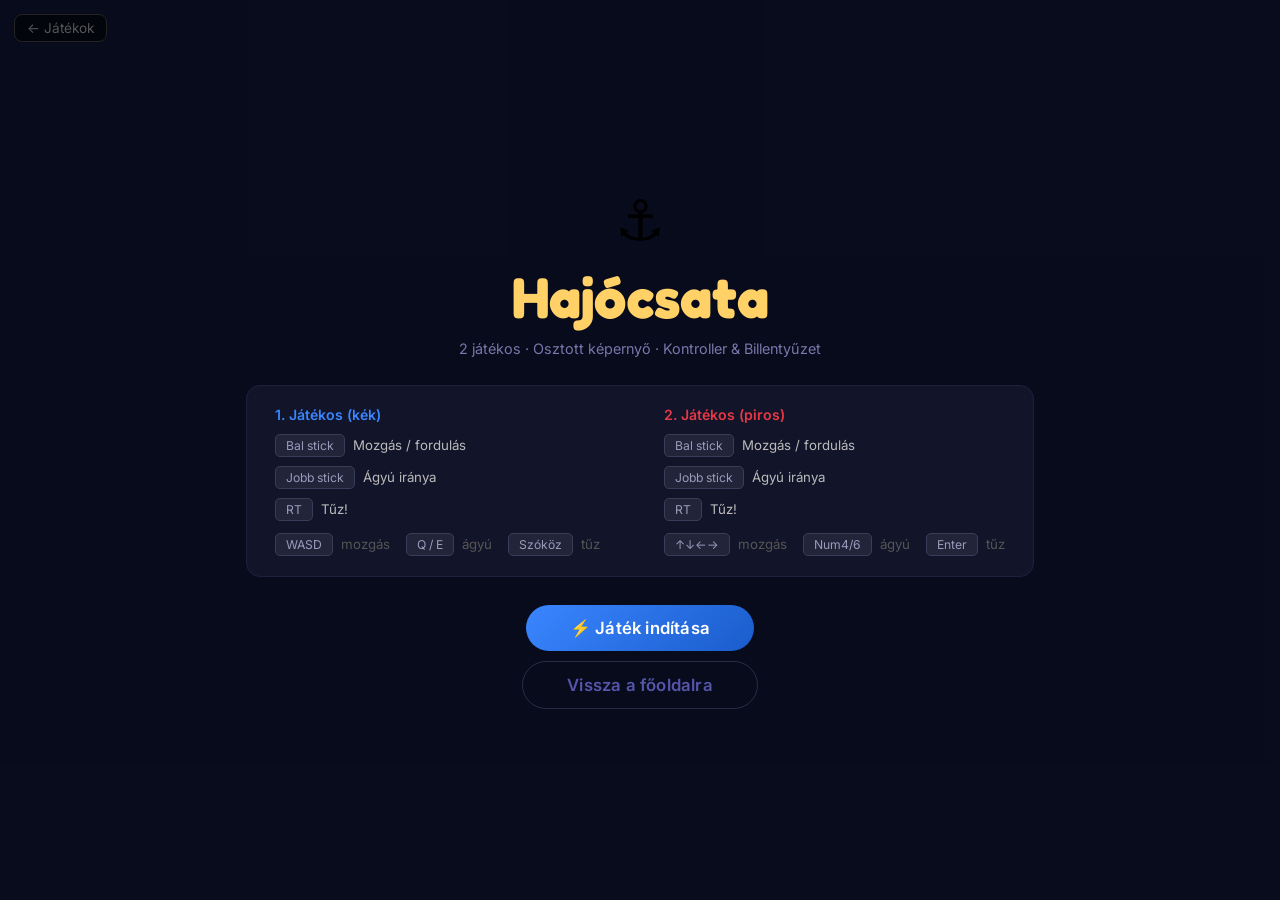
==== games/battleships/index.html @ 653d7d1c "Create index.html" ====
<!DOCTYPE html>
<html lang="hu">
<head>
  <meta charset="UTF-8">
  <meta name="viewport" content="width=device-width, initial-scale=1, maximum-scale=1">
  <title>Hajócsata – Gamecorner</title>
  <link rel="preconnect" href="https://fonts.googleapis.com">
  <link href="https://fonts.googleapis.com/css2?family=Fredoka:wght@500;600;700&family=Inter:wght@400;500;600&display=swap" rel="stylesheet">
  <style>
    *, *::before, *::after { box-sizing: border-box; margin: 0; padding: 0; }
    body {
      background: #0a0a14;
      overflow: hidden;
      font-family: 'Inter', system-ui, sans-serif;
      user-select: none;
    }
    #canvas { display: block; position: fixed; inset: 0; }

    .overlay {
      position: fixed; inset: 0; z-index: 20;
      display: flex; flex-direction: column;
      align-items: center; justify-content: center;
      background: rgba(8, 12, 30, 0.93);
    }
    .overlay.hidden { display: none; }

    .big-icon { font-size: 3.5rem; line-height: 1; margin-bottom: 14px; }
    .title {
      font-family: 'Fredoka', sans-serif;
      font-size: clamp(2.4rem, 5vw, 3.6rem);
      font-weight: 700; color: #ffd166;
    }
    .sub { color: #7777aa; margin-top: 8px; font-size: 0.9rem; text-align: center; }

    .ctrl-box {
      display: grid; grid-template-columns: 1fr 1fr;
      gap: 14px 48px; margin: 28px 0;
      padding: 20px 28px;
      background: #12142a;
      border-radius: 14px;
      border: 1px solid #1e2040;
    }
    .pcol { display: flex; flex-direction: column; gap: 9px; }
    .plabel { font-weight: 600; font-size: 0.88rem; margin-bottom: 2px; }
    .crow { font-size: 0.83rem; color: #bbb; display: flex; align-items: center; gap: 8px; flex-wrap: wrap; }
    .key {
      display: inline-block;
      background: #22243a; border: 1px solid #3a3d5a;
      border-radius: 5px; padding: 3px 10px;
      font-size: 0.76rem; color: #9a9abb; white-space: nowrap;
    }

    .btn {
      padding: 13px 44px; border: none; border-radius: 999px;
      font-size: 1.05rem; font-weight: 600; cursor: pointer;
      font-family: 'Inter', sans-serif;
      transition: transform 0.1s, filter 0.1s;
      letter-spacing: 0.2px;
    }
    .btn:active { transform: scale(0.96); }
    .btn-blue  { background: linear-gradient(135deg, #3a86ff, #1a5ccc); color: #fff; }
    .btn-ghost {
      background: transparent; color: #5555aa;
      border: 1px solid #2a2c45; margin-top: 10px;
    }
    .btn-ghost:hover { color: #8888cc; border-color: #44466a; }

    .win-label {
      font-family: 'Fredoka', sans-serif;
      font-size: clamp(2.2rem, 4.5vw, 3.2rem);
      font-weight: 700;
    }

    #backLink {
      position: fixed; top: 14px; left: 14px; z-index: 30;
      color: #555; text-decoration: none; font-size: 0.85rem;
      padding: 5px 12px; border: 1px solid #222; border-radius: 8px;
      background: rgba(0,0,0,0.5); transition: color 0.15s;
    }
    #backLink:hover { color: #aaa; }
  </style>
</head>
<body>

<canvas id="canvas"></canvas>
<a href="../../index.html" id="backLink">← Játékok</a>

<!-- ═══════════════════ START ═══════════════════ -->
<div class="overlay" id="startScreen">
  <div class="big-icon">⚓</div>
  <div class="title">Hajócsata</div>
  <div class="sub">2 játékos · Osztott képernyő · Kontroller &amp; Billentyűzet</div>

  <div class="ctrl-box">
    <div class="pcol">
      <div class="plabel" style="color:#3a86ff">1. Játékos (kék)</div>
      <div class="crow"><span class="key">Bal stick</span> Mozgás / fordulás</div>
      <div class="crow"><span class="key">Jobb stick</span> Ágyú iránya</div>
      <div class="crow"><span class="key">RT</span> Tűz!</div>
      <div class="crow" style="color:#555; margin-top:3px">
        <span class="key">WASD</span> mozgás &nbsp;
        <span class="key">Q / E</span> ágyú &nbsp;
        <span class="key">Szóköz</span> tűz
      </div>
    </div>
    <div class="pcol">
      <div class="plabel" style="color:#e63946">2. Játékos (piros)</div>
      <div class="crow"><span class="key">Bal stick</span> Mozgás / fordulás</div>
      <div class="crow"><span class="key">Jobb stick</span> Ágyú iránya</div>
      <div class="crow"><span class="key">RT</span> Tűz!</div>
      <div class="crow" style="color:#555; margin-top:3px">
        <span class="key">↑↓←→</span> mozgás &nbsp;
        <span class="key">Num4/6</span> ágyú &nbsp;
        <span class="key">Enter</span> tűz
      </div>
    </div>
  </div>

  <button class="btn btn-blue" id="startBtn">⚡ Játék indítása</button>
  <button class="btn btn-ghost" onclick="location.href='../../index.html'">Vissza a főoldalra</button>
</div>

<!-- ═══════════════════ GAME OVER ═══════════════════ -->
<div class="overlay hidden" id="goScreen">
  <div class="big-icon" id="goEmoji">🏆</div>
  <div class="win-label" id="goTitle">Nyert!</div>
  <div class="sub" style="margin-top:10px">Az ellenség hajója elsüllyedt a mélybe.</div>
  <button class="btn btn-blue" id="replayBtn" style="margin-top:32px">Újra</button>
  <button class="btn btn-ghost" onclick="location.href='../../index.html'">Főoldal</button>
</div>

<script>
'use strict';

// ═══════════════════════════════════════════════
//  CANVAS
// ═══════════════════════════════════════════════
const canvas = document.getElementById('canvas');
const ctx    = canvas.getContext('2d');
function resize() { canvas.width = innerWidth; canvas.height = innerHeight; }
resize();
addEventListener('resize', resize);

// ═══════════════════════════════════════════════
//  CONSTANTS
// ═══════════════════════════════════════════════
const WW       = 5000;   // world width  px
const WH       = 4000;   // world height px
const TURN     = 2.4;    // turn speed rad/s
const ACCEL    = 340;    // forward accel px/s²
const MAXSPD   = 215;    // top speed px/s
const FRIC     = 0.92;   // friction factor (^dt*60)
const BSPD     = 560;    // bullet speed px/s
const BDMG     = 25;     // bullet damage HP
const FIRECD   = 0.55;   // fire cooldown s
const MAX_HP   = 100;
const HITR     = 30;     // hit radius px
const BR       = 5;      // bullet visual radius
const BLIFE    = 3.5;    // bullet lifetime s
const CLEN     = 40;     // cannon barrel length
const WM       = 100;    // world margin (bounce wall)

// Static decorative islands
const ISLANDS = [
  { x:2500, y:480,  rx:90, ry:70 },
  { x:900,  y:2400, rx:62, ry:52 },
  { x:4100, y:2700, rx:72, ry:56 },
  { x:2500, y:3600, rx:52, ry:42 },
  { x:1700, y:860,  rx:45, ry:37 },
  { x:3400, y:980,  rx:50, ry:40 },
];

// Player spawn configs
const PCFG = [
  { x:WW*0.25, y:WH*0.5, angle: Math.PI/2,  color:'#3a86ff', accent:'#90c0ff', name:'1. Játékos' },
  { x:WW*0.75, y:WH*0.5, angle:-Math.PI/2,  color:'#e63946', accent:'#ff9096', name:'2. Játékos' },
];

// ═══════════════════════════════════════════════
//  GAME STATE
// ═══════════════════════════════════════════════
let gt = 0, running = false, ships = [], bullets = [];

function mkShip(cfg) {
  return {
    x: cfg.x, y: cfg.y, vx: 0, vy: 0,
    angle: cfg.angle, cannonAngle: cfg.angle,
    hp: MAX_HP,
    color: cfg.color, accent: cfg.accent, name: cfg.name,
    fireCd: 0, wake: [], hitFlash: 0, spd: 0, smoke: [],
  };
}
function mkBullet(x,y,vx,vy,owner) {
  return { x, y, vx, vy, owner, life: BLIFE, trail: [] };
}

// ═══════════════════════════════════════════════
//  INPUT
// ═══════════════════════════════════════════════
const keys = new Set();
addEventListener('keydown', e => {
  keys.add(e.code);
  if (['Space','ArrowUp','ArrowDown','ArrowLeft','ArrowRight'].includes(e.code))
    e.preventDefault();
});
addEventListener('keyup', e => keys.delete(e.code));

// Persistent cannon angle for KB / deadzone fallback
const kbCannon = [Math.PI/2, -Math.PI/2];
const DZ = 0.13;
const dz = v => Math.abs(v) < DZ ? 0 : v;

function readInput(idx, dt) {
  let lx = 0, ly = 0, rx = 0, ry = 0, fire = false, hasStick = false;

  const pad = (navigator.getGamepads?.() ?? [])[idx];
  if (pad?.connected) {
    lx = dz(pad.axes[0] ?? 0);
    ly = dz(pad.axes[1] ?? 0);
    const prx = dz(pad.axes[2] ?? 0);
    const pry = dz(pad.axes[3] ?? 0);
    if (Math.abs(prx) > 0.01 || Math.abs(pry) > 0.01) {
      rx = prx; ry = pry; hasStick = true;
    }
    fire = (pad.buttons[7]?.value ?? 0) > 0.4
        || (pad.buttons[5]?.pressed ?? false);
  }

  // Keyboard fallback / supplement
  if (idx === 0) {
    const kx = (keys.has('KeyD') ? 1 : 0) - (keys.has('KeyA') ? 1 : 0);
    const ky = (keys.has('KeyS') ? 1 : 0) - (keys.has('KeyW') ? 1 : 0);
    if (kx !== 0) lx = kx;
    if (ky !== 0) ly = ky;
    if (keys.has('Space')) fire = true;
    if (keys.has('KeyQ')) kbCannon[0] -= TURN * dt;
    if (keys.has('KeyE')) kbCannon[0] += TURN * dt;
  } else {
    const kx = (keys.has('ArrowRight') ? 1 : 0) - (keys.has('ArrowLeft') ? 1 : 0);
    const ky = (keys.has('ArrowDown')  ? 1 : 0) - (keys.has('ArrowUp')   ? 1 : 0);
    if (kx !== 0) lx = kx;
    if (ky !== 0) ly = ky;
    if (keys.has('Enter') || keys.has('Numpad0')) fire = true;
    if (keys.has('Numpad4')) kbCannon[1] -= TURN * dt;
    if (keys.has('Numpad6')) kbCannon[1] += TURN * dt;
  }

  // If no right-stick movement, use saved KB cannon angle
  if (!hasStick) {
    rx = Math.sin(kbCannon[idx]);
    ry = -Math.cos(kbCannon[idx]);
  }

  return { lx, ly, rx, ry, fire };
}

// ═══════════════════════════════════════════════
//  UPDATE
// ═══════════════════════════════════════════════
function update(dt) {
  gt += dt;

  for (let i = 0; i < 2; i++) {
    const s  = ships[i];
    const ip = readInput(i, dt);

    // ── Movement ──
    s.angle += ip.lx * TURN * dt;
    const thrust = -ip.ly;
    s.vx += Math.sin(s.angle) * thrust * ACCEL * dt;
    s.vy += -Math.cos(s.angle) * thrust * ACCEL * dt;

    // Speed cap
    const spd = Math.hypot(s.vx, s.vy);
    if (spd > MAXSPD) { s.vx = s.vx / spd * MAXSPD; s.vy = s.vy / spd * MAXSPD; }
    s.spd = Math.hypot(s.vx, s.vy);

    // Friction
    const f = Math.pow(FRIC, dt * 60);
    s.vx *= f; s.vy *= f;

    // Position + boundary bounce
    s.x += s.vx * dt; s.y += s.vy * dt;
    if (s.x < WM)      { s.x = WM;      s.vx =  Math.abs(s.vx) * 0.35; }
    if (s.x > WW - WM) { s.x = WW - WM; s.vx = -Math.abs(s.vx) * 0.35; }
    if (s.y < WM)      { s.y = WM;      s.vy =  Math.abs(s.vy) * 0.35; }
    if (s.y > WH - WM) { s.y = WH - WM; s.vy = -Math.abs(s.vy) * 0.35; }

    // ── Cannon aim ──
    if (Math.abs(ip.rx) > 0.01 || Math.abs(ip.ry) > 0.01) {
      s.cannonAngle = Math.atan2(ip.rx, -ip.ry);
      kbCannon[i] = s.cannonAngle;
    }

    // ── Fire ──
    s.fireCd -= dt;
    if (ip.fire && s.fireCd <= 0 && s.hp > 0) {
      s.fireCd = FIRECD;
      const ca = s.cannonAngle;
      const mx = s.x + Math.sin(ca) * CLEN;
      const my = s.y - Math.cos(ca) * CLEN;
      bullets.push(mkBullet(mx, my, Math.sin(ca)*BSPD, -Math.cos(ca)*BSPD, i));
      s.smoke.push({ x: mx, y: my, t: 0, r: 8 });
    }

    // ── Wake trail ──
    if (s.spd > 15) {
      s.wake.unshift({ x: s.x, y: s.y, t: gt });
      if (s.wake.length > 50) s.wake.pop();
    }

    // ── Smoke decay ──
    s.smoke = s.smoke.filter(p => p.t < 0.7);
    s.smoke.forEach(p => { p.t += dt; p.r += dt * 22; });

    // ── Hit flash ──
    s.hitFlash = Math.max(0, s.hitFlash - dt * 4);
  }

  // ── Bullets ──
  for (let i = bullets.length - 1; i >= 0; i--) {
    const b = bullets[i];
    b.trail.unshift({ x: b.x, y: b.y });
    if (b.trail.length > 10) b.trail.pop();
    b.x += b.vx * dt;
    b.y += b.vy * dt;
    b.life -= dt;

    let rm = b.life <= 0 || b.x < 0 || b.x > WW || b.y < 0 || b.y > WH;
    for (let j = 0; j < 2 && !rm; j++) {
      if (j === b.owner || ships[j].hp <= 0) continue;
      const dx = b.x - ships[j].x, dy = b.y - ships[j].y;
      if (dx*dx + dy*dy < HITR*HITR) {
        ships[j].hp       = Math.max(0, ships[j].hp - BDMG);
        ships[j].hitFlash = 1;
        rm = true;
      }
    }
    if (rm) bullets.splice(i, 1);
  }

  return ships.some(s => s.hp <= 0);
}

// ═══════════════════════════════════════════════
//  DRAW HELPERS
// ═══════════════════════════════════════════════

// Manual rounded-rect path (no ctx.roundRect needed)
function rrect(ctx, x, y, w, h, r) {
  if (w <= 0) return;
  r = Math.min(r, w / 2, h / 2);
  ctx.beginPath();
  ctx.moveTo(x + r, y);
  ctx.lineTo(x + w - r, y);
  ctx.arcTo(x + w, y, x + w, y + r, r);
  ctx.lineTo(x + w, y + h - r);
  ctx.arcTo(x + w, y + h, x + w - r, y + h, r);
  ctx.lineTo(x + r, y + h);
  ctx.arcTo(x, y + h, x, y + h - r, r);
  ctx.lineTo(x, y + r);
  ctx.arcTo(x, y, x + r, y, r);
  ctx.closePath();
}

// ═══════════════════════════════════════════════
//  WATER  (screen-space, camera-tiled)
// ═══════════════════════════════════════════════
function drawWater(cx, cy, vw, vh) {
  ctx.fillStyle = '#0b2240';
  ctx.fillRect(0, 0, vw, vh);

  const STEP = 80, t = gt * 0.45;
  const ox = ((vw/2 - (cx % STEP) + STEP * 1000) % STEP + STEP) % STEP;
  const oy = ((vh/2 - (cy % STEP) + STEP * 1000) % STEP + STEP) % STEP;

  ctx.lineWidth = 0.9;
  for (let sx = ox - STEP; sx <= vw + STEP; sx += STEP) {
    for (let sy = oy - STEP; sy <= vh + STEP; sy += STEP) {
      const wx = sx - vw/2 + cx, wy = sy - vh/2 + cy;
      const ph = Math.sin(wx * 0.0055 + t) + Math.cos(wy * 0.0045 + t * 0.75);
      const r  = 18 + ph * 4;
      const a  = Math.min(0.1, Math.max(0, 0.038 + ph * 0.014));
      ctx.strokeStyle = `rgba(110,190,255,${a})`;
      ctx.beginPath(); ctx.arc(sx, sy, r, 0, Math.PI*2); ctx.stroke();
    }
  }
}

// ═══════════════════════════════════════════════
//  ISLAND  (world-space)
// ═══════════════════════════════════════════════
function drawIsland(isl) {
  // Beach
  ctx.beginPath();
  ctx.ellipse(isl.x, isl.y, isl.rx, isl.ry, 0, 0, Math.PI*2);
  ctx.fillStyle = '#c9a870'; ctx.fill();
  // Greenery
  ctx.beginPath();
  ctx.ellipse(isl.x-4, isl.y-6, isl.rx*0.6, isl.ry*0.6, -0.2, 0, Math.PI*2);
  ctx.fillStyle = '#2d7a3e'; ctx.fill();
  // Trunk
  const tx = isl.x+3, ty = isl.y - isl.ry*0.85;
  ctx.strokeStyle = '#5a3d1a'; ctx.lineWidth = 3; ctx.lineCap = 'round';
  ctx.beginPath(); ctx.moveTo(isl.x, isl.y-4); ctx.lineTo(tx, ty); ctx.stroke();
  // Palm leaves
  ctx.fillStyle = '#38a050';
  for (const [dx,dy] of [[-13,-9],[13,-7],[0,-15],[-7,2],[7,2]]) {
    ctx.beginPath();
    ctx.ellipse(tx+dx, ty+dy, 12, 5, Math.atan2(dy,dx), 0, Math.PI*2);
    ctx.fill();
  }
}

// ═══════════════════════════════════════════════
//  WORLD BORDER  (world-space)
// ═══════════════════════════════════════════════
function drawBorder() {
  ctx.strokeStyle = 'rgba(255,100,100,0.22)';
  ctx.lineWidth = 4;
  ctx.setLineDash([22, 16]);
  ctx.strokeRect(WM, WM, WW - WM*2, WH - WM*2);
  ctx.setLineDash([]);
}

// ═══════════════════════════════════════════════
//  WAKE  (world-space)
// ═══════════════════════════════════════════════
function drawWake(s) {
  const sf = s.spd / MAXSPD;
  for (let i = 0; i < s.wake.length; i++) {
    const p = s.wake[i], age = gt - p.t;
    const a = Math.max(0, 0.28 - age * 0.1) * sf;
    if (a <= 0) continue;
    ctx.beginPath();
    ctx.arc(p.x, p.y, 7 + i*0.3, 0, Math.PI*2);
    ctx.fillStyle = `rgba(140,210,255,${a})`; ctx.fill();
  }
}

// ═══════════════════════════════════════════════
//  SHIP  (world-space, draws at ship.x/y)
// ═══════════════════════════════════════════════
function drawShip(s) {
  ctx.save();
  ctx.translate(s.x, s.y);

  if (s.hp <= 0) {
    // Sunk sprite
    ctx.globalAlpha = 0.35;
    ctx.rotate(s.angle + 0.7);
    ctx.beginPath(); ctx.ellipse(0, 0, 18, 9, 0, 0, Math.PI*2);
    ctx.fillStyle = s.color; ctx.fill();
    ctx.globalAlpha = 1;
    ctx.restore(); return;
  }

  // ── Hull ──
  ctx.save();
  ctx.rotate(s.angle);
  ctx.shadowColor = 'rgba(0,0,0,0.45)';
  ctx.shadowBlur = 16; ctx.shadowOffsetY = 5;

  ctx.beginPath();
  ctx.moveTo(0, -33);
  ctx.bezierCurveTo( 15,-19,  15, 4,  13, 20);
  ctx.lineTo(9, 29); ctx.lineTo(-9, 29); ctx.lineTo(-13, 20);
  ctx.bezierCurveTo(-15,  4, -15,-19,   0,-33);
  ctx.closePath();

  const fl = s.hitFlash;
  ctx.fillStyle = fl > 0
    ? `rgb(255,${Math.round(80*(1-fl))},${Math.round(80*(1-fl))})`
    : s.color;
  ctx.fill();

  ctx.shadowBlur = 0; ctx.shadowOffsetY = 0;
  ctx.strokeStyle = 'rgba(255,255,255,0.18)'; ctx.lineWidth = 1.5; ctx.stroke();

  // Deck highlight
  ctx.fillStyle = 'rgba(255,255,255,0.06)';
  ctx.beginPath(); ctx.ellipse(0, -1, 7, 19, 0, 0, Math.PI*2); ctx.fill();

  // Accent stripe
  ctx.strokeStyle = s.accent; ctx.globalAlpha = 0.4; ctx.lineWidth = 2;
  ctx.beginPath(); ctx.moveTo(-9, 7); ctx.lineTo(9, 7); ctx.stroke();
  ctx.globalAlpha = 1;
  ctx.restore(); // hull rotation

  // ── Cannon base ──
  ctx.beginPath(); ctx.arc(0, 0, 10, 0, Math.PI*2);
  ctx.fillStyle = '#3a3a4a';
  ctx.shadowColor = 'rgba(0,0,0,0.35)'; ctx.shadowBlur = 8; ctx.fill();
  ctx.strokeStyle = '#5a5a6a'; ctx.lineWidth = 1.5; ctx.stroke();
  ctx.shadowBlur = 0;

  // ── Cannon barrel (rotates in world space) ──
  ctx.save();
  ctx.rotate(s.cannonAngle);
  ctx.shadowColor = 'rgba(0,0,0,0.3)'; ctx.shadowBlur = 6;
  ctx.fillStyle = '#4a4a5a';
  rrect(ctx, -4, -CLEN, 8, CLEN-6, 2); ctx.fill();
  ctx.strokeStyle = '#6a6a7a'; ctx.lineWidth = 1.5; ctx.stroke();
  // Muzzle ring
  ctx.beginPath(); ctx.arc(0, -CLEN, 5.5, 0, Math.PI*2);
  ctx.fillStyle = '#5a5a6a'; ctx.fill(); ctx.stroke();
  ctx.shadowBlur = 0;
  ctx.restore(); // cannon rotation

  // ── Smoke puffs (world coords stored, displayed relative) ──
  for (const p of s.smoke) {
    const a = Math.max(0, 0.42 - p.t * 0.65);
    ctx.beginPath(); ctx.arc(p.x - s.x, p.y - s.y, p.r, 0, Math.PI*2);
    ctx.fillStyle = `rgba(210,210,210,${a})`; ctx.fill();
  }

  ctx.restore();
}

// ═══════════════════════════════════════════════
//  HP BAR  (world-space)
// ═══════════════════════════════════════════════
function drawHpBar(s) {
  const BW = 62, BH = 9;
  const bx = s.x - BW/2, by = s.y - 63;

  // Shadow bg
  ctx.fillStyle = 'rgba(0,0,0,0.72)';
  rrect(ctx, bx-2, by-2, BW+4, BH+4, 5); ctx.fill();

  // Track
  ctx.fillStyle = '#1a1a2e';
  rrect(ctx, bx, by, BW, BH, 4); ctx.fill();

  // Fill
  const ratio = Math.max(0, s.hp / MAX_HP);
  if (ratio > 0) {
    ctx.fillStyle = ratio > 0.55 ? '#2dc653' : ratio > 0.3 ? '#ffd166' : '#e63946';
    rrect(ctx, bx, by, BW * ratio, BH, 4); ctx.fill();
  }

  // HP number
  ctx.fillStyle = 'rgba(255,255,255,0.85)';
  ctx.font = 'bold 10px system-ui';
  ctx.textAlign = 'center'; ctx.textBaseline = 'top';
  ctx.fillText(`${Math.max(0, s.hp)}`, s.x, by + BH + 3);
}

// ═══════════════════════════════════════════════
//  BULLETS  (world-space)
// ═══════════════════════════════════════════════
function drawBullets() {
  for (const b of bullets) {
    // Trail
    for (let i = b.trail.length - 1; i >= 0; i--) {
      const pt = b.trail[i];
      const a  = (1 - (i+1) / (b.trail.length+1)) * 0.5;
      const r  = BR * (1 - i / b.trail.length) * 0.7;
      ctx.beginPath(); ctx.arc(pt.x, pt.y, r, 0, Math.PI*2);
      ctx.fillStyle = `rgba(255,210,60,${a})`; ctx.fill();
    }
    // Core
    ctx.save();
    ctx.shadowColor = '#ffdd50'; ctx.shadowBlur = 14;
    ctx.beginPath(); ctx.arc(b.x, b.y, BR, 0, Math.PI*2);
    ctx.fillStyle = '#ffe060'; ctx.fill();
    ctx.restore();
  }
}

// ═══════════════════════════════════════════════
//  MINIMAP  (canvas-space, drawn over divider)
// ═══════════════════════════════════════════════
function drawMinimap(cx, cy) {
  const mmW = 110, mmH = Math.round(110 * WH / WW);
  const sx = cx - mmW/2, sy = cy;
  const scX = mmW / WW, scY = mmH / WH;

  ctx.fillStyle = 'rgba(0,0,0,0.72)';
  rrect(ctx, sx, sy, mmW, mmH, 4); ctx.fill();
  ctx.strokeStyle = '#333355'; ctx.lineWidth = 1;
  rrect(ctx, sx, sy, mmW, mmH, 4); ctx.stroke();

  // Islands
  ctx.fillStyle = '#8a7040';
  for (const isl of ISLANDS) {
    ctx.beginPath();
    ctx.arc(sx + isl.x*scX, sy + isl.y*scY, Math.max(2, isl.rx*scX*1.4), 0, Math.PI*2);
    ctx.fill();
  }

  // Ships
  for (const s of ships) {
    ctx.beginPath();
    ctx.arc(sx + s.x*scX, sy + s.y*scY, 3.5, 0, Math.PI*2);
    ctx.fillStyle = s.color; ctx.fill();
    ctx.strokeStyle = 'rgba(255,255,255,0.55)'; ctx.lineWidth = 1; ctx.stroke();
  }
}

// ═══════════════════════════════════════════════
//  RENDER ONE VIEWPORT
// ═══════════════════════════════════════════════
function renderVP(idx, clipX, vw, vh) {
  const s = ships[idx], cx = s.x, cy = s.y;

  ctx.save();
  ctx.beginPath(); ctx.rect(clipX, 0, vw, vh); ctx.clip();

  // Water (screen-space inside viewport column)
  ctx.save();
  ctx.translate(clipX, 0);
  drawWater(cx, cy, vw, vh);
  ctx.restore();

  // World-space: map (cx,cy) → screen (clipX + vw/2, vh/2)
  ctx.save();
  ctx.translate(clipX + vw/2 - cx, vh/2 - cy);

  for (const isl of ISLANDS) drawIsland(isl);
  drawBorder();
  for (const ship of ships) drawWake(ship);
  drawBullets();
  for (const ship of ships) {
    drawShip(ship);
    drawHpBar(ship);
  }

  ctx.restore(); // world transform

  // Player label HUD
  ctx.save();
  ctx.translate(clipX, 0);
  ctx.fillStyle = ships[idx].color;
  ctx.font = 'bold 13px Inter, system-ui';
  ctx.textAlign = 'left'; ctx.textBaseline = 'top';
  ctx.fillText(ships[idx].name, 10, 10);
  ctx.restore();

  ctx.restore(); // clip
}

// ═══════════════════════════════════════════════
//  FULL FRAME RENDER
// ═══════════════════════════════════════════════
function render() {
  const W = canvas.width, H = canvas.height, half = Math.floor(W/2);

  ctx.clearRect(0, 0, W, H);
  renderVP(0, 0,       half-2, H);
  renderVP(1, half+2,  half-2, H);

  // Divider bar
  ctx.fillStyle = '#08080f';
  ctx.fillRect(half-2, 0, 4, H);

  // Minimap centred on divider
  drawMinimap(half, 10);

  // Anchor icon at bottom of divider
  ctx.fillStyle = 'rgba(255,209,102,0.65)';
  ctx.font = '14px sans-serif';
  ctx.textAlign = 'center'; ctx.textBaseline = 'middle';
  ctx.fillText('⚓', half, H - 20);
}

// ═══════════════════════════════════════════════
//  GAME LOOP
// ═══════════════════════════════════════════════
let rafId = null, prevTs = null;

function loop(ts) {
  if (!running) return;
  if (prevTs === null) prevTs = ts;
  const dt = Math.min((ts - prevTs) / 1000, 0.05);
  prevTs = ts;

  if (update(dt)) {
    running = false;
    showGameOver();
  } else {
    render();
    rafId = requestAnimationFrame(loop);
  }
}

// ═══════════════════════════════════════════════
//  GAME MANAGEMENT
// ═══════════════════════════════════════════════
function initGame() {
  ships   = PCFG.map(c => mkShip(c));
  bullets = [];
  gt      = 0;
  prevTs  = null;
  kbCannon[0] = PCFG[0].angle;
  kbCannon[1] = PCFG[1].angle;
}

function startGame() {
  if (rafId) cancelAnimationFrame(rafId);
  initGame();
  running = true;
  document.getElementById('startScreen').classList.add('hidden');
  document.getElementById('goScreen').classList.add('hidden');
  rafId = requestAnimationFrame(loop);
}

function showGameOver() {
  const winner = ships.find(s => s.hp > 0);
  const cmap = { '1. Játékos':'#3a86ff', '2. Játékos':'#e63946' };
  if (winner) {
    document.getElementById('goTitle').textContent = `${winner.name} nyert!`;
    document.getElementById('goTitle').style.color  = cmap[winner.name] ?? '#ffd166';
    document.getElementById('goEmoji').textContent  = '🏆';
  } else {
    document.getElementById('goTitle').textContent = 'Döntetlen!';
    document.getElementById('goTitle').style.color  = '#ffd166';
    document.getElementById('goEmoji').textContent  = '🤝';
  }
  document.getElementById('goScreen').classList.remove('hidden');
}

document.getElementById('startBtn').addEventListener('click', startGame);
document.getElementById('replayBtn').addEventListener('click', startGame);
</script>
</body>
</html>
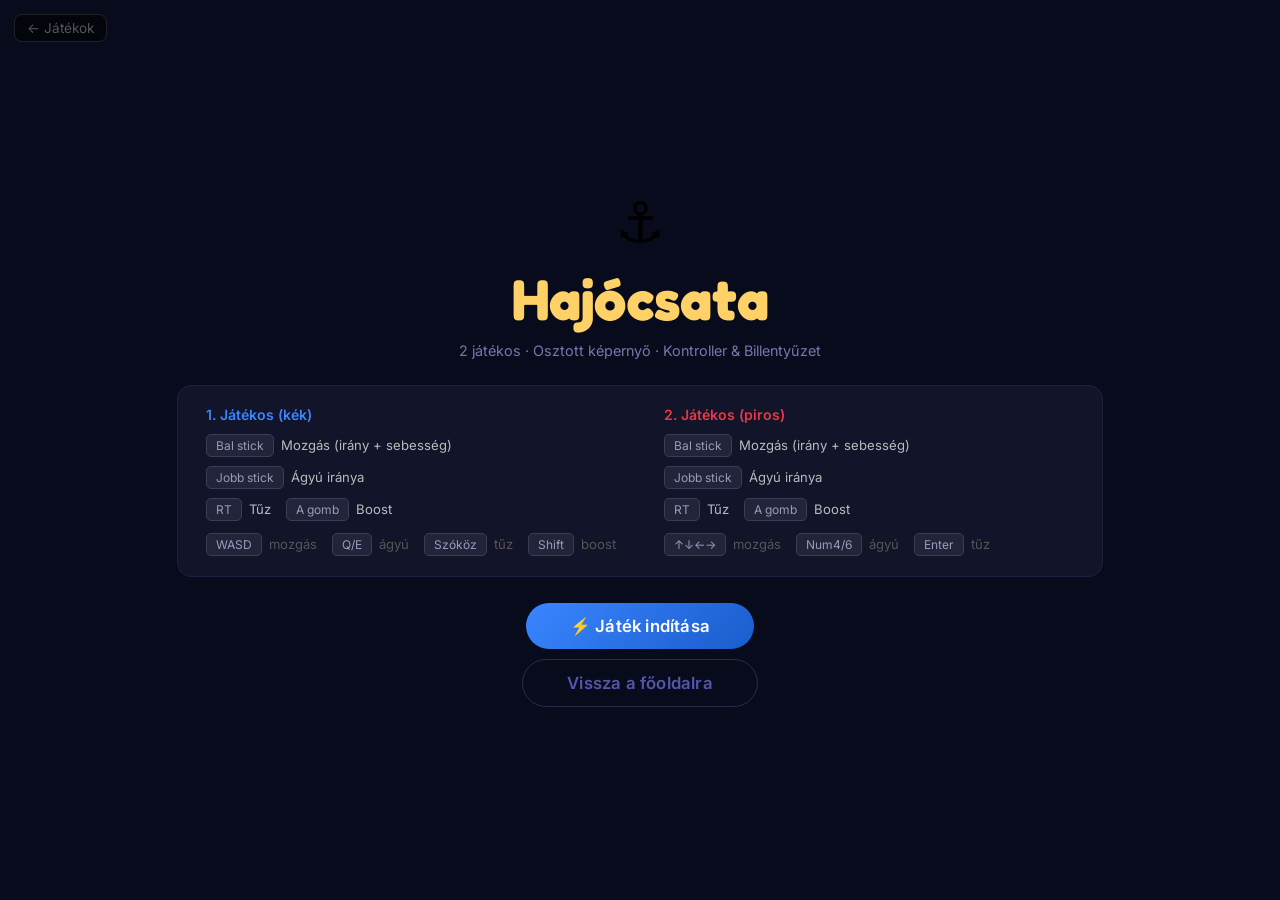
==== commit be92acf6: "Update fmt.Println to print 'Goodbye World'" ====
--- a/games/battleships/index.html
+++ b/games/battleships/index.html
@@ -8,122 +8,67 @@
   <link href="https://fonts.googleapis.com/css2?family=Fredoka:wght@500;600;700&family=Inter:wght@400;500;600&display=swap" rel="stylesheet">
   <style>
     *, *::before, *::after { box-sizing: border-box; margin: 0; padding: 0; }
-    body {
-      background: #0a0a14;
-      overflow: hidden;
-      font-family: 'Inter', system-ui, sans-serif;
-      user-select: none;
-    }
+    body { background: #0a0a14; overflow: hidden; font-family: 'Inter', system-ui, sans-serif; user-select: none; }
     #canvas { display: block; position: fixed; inset: 0; }
-
     .overlay {
       position: fixed; inset: 0; z-index: 20;
-      display: flex; flex-direction: column;
-      align-items: center; justify-content: center;
-      background: rgba(8, 12, 30, 0.93);
+      display: flex; flex-direction: column; align-items: center; justify-content: center;
+      background: rgba(8,12,30,0.93);
     }
     .overlay.hidden { display: none; }
-
-    .big-icon { font-size: 3.5rem; line-height: 1; margin-bottom: 14px; }
-    .title {
-      font-family: 'Fredoka', sans-serif;
-      font-size: clamp(2.4rem, 5vw, 3.6rem);
-      font-weight: 700; color: #ffd166;
-    }
+    .bigicon { font-size: 3.5rem; line-height: 1; margin-bottom: 14px; }
+    .title { font-family: 'Fredoka', sans-serif; font-size: clamp(2.4rem,5vw,3.6rem); font-weight: 700; color: #ffd166; }
     .sub { color: #7777aa; margin-top: 8px; font-size: 0.9rem; text-align: center; }
-
-    .ctrl-box {
-      display: grid; grid-template-columns: 1fr 1fr;
-      gap: 14px 48px; margin: 28px 0;
-      padding: 20px 28px;
-      background: #12142a;
-      border-radius: 14px;
-      border: 1px solid #1e2040;
+    .ctrlbox {
+      display: grid; grid-template-columns: 1fr 1fr; gap: 14px 48px;
+      margin: 26px 0; padding: 20px 28px;
+      background: #12142a; border-radius: 14px; border: 1px solid #1e2040;
     }
     .pcol { display: flex; flex-direction: column; gap: 9px; }
-    .plabel { font-weight: 600; font-size: 0.88rem; margin-bottom: 2px; }
-    .crow { font-size: 0.83rem; color: #bbb; display: flex; align-items: center; gap: 8px; flex-wrap: wrap; }
-    .key {
-      display: inline-block;
-      background: #22243a; border: 1px solid #3a3d5a;
-      border-radius: 5px; padding: 3px 10px;
-      font-size: 0.76rem; color: #9a9abb; white-space: nowrap;
-    }
-
-    .btn {
-      padding: 13px 44px; border: none; border-radius: 999px;
-      font-size: 1.05rem; font-weight: 600; cursor: pointer;
-      font-family: 'Inter', sans-serif;
-      transition: transform 0.1s, filter 0.1s;
-      letter-spacing: 0.2px;
-    }
+    .plbl { font-weight: 600; font-size: 0.88rem; margin-bottom: 2px; }
+    .crow { font-size: 0.82rem; color: #bbb; display: flex; align-items: center; gap: 7px; flex-wrap: wrap; }
+    .key { display: inline-block; background: #22243a; border: 1px solid #3a3d5a; border-radius: 5px; padding: 3px 9px; font-size: 0.75rem; color: #9a9abb; white-space: nowrap; }
+    .btn { padding: 13px 44px; border: none; border-radius: 999px; font-size: 1.05rem; font-weight: 600; cursor: pointer; font-family: 'Inter', sans-serif; transition: transform 0.1s; letter-spacing: 0.2px; }
     .btn:active { transform: scale(0.96); }
-    .btn-blue  { background: linear-gradient(135deg, #3a86ff, #1a5ccc); color: #fff; }
-    .btn-ghost {
-      background: transparent; color: #5555aa;
-      border: 1px solid #2a2c45; margin-top: 10px;
-    }
+    .btn-blue { background: linear-gradient(135deg,#3a86ff,#1a5ccc); color: #fff; }
+    .btn-ghost { background: transparent; color: #5555aa; border: 1px solid #2a2c45; margin-top: 10px; }
     .btn-ghost:hover { color: #8888cc; border-color: #44466a; }
-
-    .win-label {
-      font-family: 'Fredoka', sans-serif;
-      font-size: clamp(2.2rem, 4.5vw, 3.2rem);
-      font-weight: 700;
-    }
-
-    #backLink {
-      position: fixed; top: 14px; left: 14px; z-index: 30;
-      color: #555; text-decoration: none; font-size: 0.85rem;
-      padding: 5px 12px; border: 1px solid #222; border-radius: 8px;
-      background: rgba(0,0,0,0.5); transition: color 0.15s;
-    }
+    .winlbl { font-family: 'Fredoka',sans-serif; font-size: clamp(2.2rem,4.5vw,3.2rem); font-weight: 700; }
+    #backLink { position: fixed; top: 14px; left: 14px; z-index: 30; color: #555; text-decoration: none; font-size: 0.85rem; padding: 5px 12px; border: 1px solid #222; border-radius: 8px; background: rgba(0,0,0,0.5); transition: color 0.15s; }
     #backLink:hover { color: #aaa; }
   </style>
 </head>
 <body>
-
 <canvas id="canvas"></canvas>
 <a href="../../index.html" id="backLink">← Játékok</a>
 
-<!-- ═══════════════════ START ═══════════════════ -->
 <div class="overlay" id="startScreen">
-  <div class="big-icon">⚓</div>
+  <div class="bigicon">⚓</div>
   <div class="title">Hajócsata</div>
   <div class="sub">2 játékos · Osztott képernyő · Kontroller &amp; Billentyűzet</div>
-
-  <div class="ctrl-box">
+  <div class="ctrlbox">
     <div class="pcol">
-      <div class="plabel" style="color:#3a86ff">1. Játékos (kék)</div>
-      <div class="crow"><span class="key">Bal stick</span> Mozgás / fordulás</div>
+      <div class="plbl" style="color:#3a86ff">1. Játékos (kék)</div>
+      <div class="crow"><span class="key">Bal stick</span> Mozgás (irány + sebesség)</div>
       <div class="crow"><span class="key">Jobb stick</span> Ágyú iránya</div>
-      <div class="crow"><span class="key">RT</span> Tűz!</div>
-      <div class="crow" style="color:#555; margin-top:3px">
-        <span class="key">WASD</span> mozgás &nbsp;
-        <span class="key">Q / E</span> ágyú &nbsp;
-        <span class="key">Szóköz</span> tűz
-      </div>
+      <div class="crow"><span class="key">RT</span> Tűz &nbsp;<span class="key">A gomb</span> Boost</div>
+      <div class="crow" style="color:#555;margin-top:3px"><span class="key">WASD</span> mozgás &nbsp;<span class="key">Q/E</span> ágyú &nbsp;<span class="key">Szóköz</span> tűz &nbsp;<span class="key">Shift</span> boost</div>
     </div>
     <div class="pcol">
-      <div class="plabel" style="color:#e63946">2. Játékos (piros)</div>
-      <div class="crow"><span class="key">Bal stick</span> Mozgás / fordulás</div>
+      <div class="plbl" style="color:#e63946">2. Játékos (piros)</div>
+      <div class="crow"><span class="key">Bal stick</span> Mozgás (irány + sebesség)</div>
       <div class="crow"><span class="key">Jobb stick</span> Ágyú iránya</div>
-      <div class="crow"><span class="key">RT</span> Tűz!</div>
-      <div class="crow" style="color:#555; margin-top:3px">
-        <span class="key">↑↓←→</span> mozgás &nbsp;
-        <span class="key">Num4/6</span> ágyú &nbsp;
-        <span class="key">Enter</span> tűz
-      </div>
+      <div class="crow"><span class="key">RT</span> Tűz &nbsp;<span class="key">A gomb</span> Boost</div>
+      <div class="crow" style="color:#555;margin-top:3px"><span class="key">↑↓←→</span> mozgás &nbsp;<span class="key">Num4/6</span> ágyú &nbsp;<span class="key">Enter</span> tűz</div>
     </div>
   </div>
-
   <button class="btn btn-blue" id="startBtn">⚡ Játék indítása</button>
   <button class="btn btn-ghost" onclick="location.href='../../index.html'">Vissza a főoldalra</button>
 </div>
 
-<!-- ═══════════════════ GAME OVER ═══════════════════ -->
 <div class="overlay hidden" id="goScreen">
-  <div class="big-icon" id="goEmoji">🏆</div>
-  <div class="win-label" id="goTitle">Nyert!</div>
+  <div class="bigicon" id="goEmoji">🏆</div>
+  <div class="winlbl" id="goTitle">Nyert!</div>
   <div class="sub" style="margin-top:10px">Az ellenség hajója elsüllyedt a mélybe.</div>
   <button class="btn btn-blue" id="replayBtn" style="margin-top:32px">Újra</button>
   <button class="btn btn-ghost" onclick="location.href='../../index.html'">Főoldal</button>
@@ -132,71 +77,147 @@
 <script>
 'use strict';
 
-// ═══════════════════════════════════════════════
+/*
+ * ════════════════════════════════════════════════════════
+ *  KÉPCSERE – HOGYAN CSERÉLD LE A TÉGLALAPOKAT KÉPEKRE
+ * ════════════════════════════════════════════════════════
+ *
+ *  1. KÉPFÁJLOK KÖVETELMÉNYEI
+ *     Hajó  (ship_blue.png, ship_red.png):
+ *       – Átlátszó PNG, az orra (eleje) FELFELÉ mutasson (12 óra)
+ *       – Vízszintesen középre igazítva
+ *       – Javasolt méret: 56 × 88 px  (SHIP_W × SHIP_H = 28 × 44 → 2× verzió)
+ *     Ágyú  (cannon.png):
+ *       – Cső felfelé (12 óra), a kép ALJÁNAK KÖZEPE a forgáspont (pivot)
+ *       – Javasolt méret: 20 × 72 px  (CANNON_W × CANNON_LEN = 10 × 36 → 2×)
+ *
+ *  2. FÁJL ELHELYEZÉS
+ *       games/battleships/assets/ship_blue.png
+ *       games/battleships/assets/ship_red.png
+ *       games/battleships/assets/cannon.png
+ *
+ *  3. BETÖLTÉS – add a konstansok alá:
+ *       const SHIP_IMGS = [new Image(), new Image()];
+ *       SHIP_IMGS[0].src = 'assets/ship_blue.png';
+ *       SHIP_IMGS[1].src = 'assets/ship_red.png';
+ *       const CANNON_IMG = new Image();
+ *       CANNON_IMG.src = 'assets/cannon.png';
+ *
+ *  4. CSERÉLD KI A RAJZOLÁST – keresd a "╔══ KÉPCSERE" blokkokat:
+ *
+ *     HAJÓTEST (drawShip-ben, hull szekció):
+ *       TÖRÖL: fillStyle, fillRect, strokeRect, globalAlpha / fillRect (bow stripe)
+ *       HELYETTE: ctx.drawImage(SHIP_IMGS[idx], -SHIP_W/2, -SHIP_H/2, SHIP_W, SHIP_H);
+ *
+ *     ÁGYÚ (drawShip-ben, barrel szekció):
+ *       TÖRÖL: fillStyle, fillRect, strokeStyle, strokeRect
+ *       HELYETTE: ctx.drawImage(CANNON_IMG, -CANNON_W/2, -CANNON_LEN, CANNON_W, CANNON_LEN);
+ *
+ *     HIT FLASH képpel – add a drawImage ELÉ:
+ *       if (s.hitFlash > 0) {
+ *         ctx.globalCompositeOperation = 'source-atop';
+ *         ctx.fillStyle = `rgba(255,0,0,${s.hitFlash * 0.5})`;
+ *         ctx.fillRect(-SHIP_W/2, -SHIP_H/2, SHIP_W, SHIP_H);
+ *         ctx.globalCompositeOperation = 'source-over';
+ *       }
+ * ════════════════════════════════════════════════════════
+ */
+
+// ─────────────────────────────────────────────
 //  CANVAS
-// ═══════════════════════════════════════════════
+// ─────────────────────────────────────────────
 const canvas = document.getElementById('canvas');
 const ctx    = canvas.getContext('2d');
 function resize() { canvas.width = innerWidth; canvas.height = innerHeight; }
 resize();
 addEventListener('resize', resize);
 
-// ═══════════════════════════════════════════════
-//  CONSTANTS
-// ═══════════════════════════════════════════════
-const WW       = 5000;   // world width  px
-const WH       = 4000;   // world height px
-const TURN     = 2.4;    // turn speed rad/s
-const ACCEL    = 340;    // forward accel px/s²
-const MAXSPD   = 215;    // top speed px/s
-const FRIC     = 0.92;   // friction factor (^dt*60)
-const BSPD     = 560;    // bullet speed px/s
-const BDMG     = 25;     // bullet damage HP
-const FIRECD   = 0.55;   // fire cooldown s
-const MAX_HP   = 100;
-const HITR     = 30;     // hit radius px
-const BR       = 5;      // bullet visual radius
-const BLIFE    = 3.5;    // bullet lifetime s
-const CLEN     = 40;     // cannon barrel length
-const WM       = 100;    // world margin (bounce wall)
-
-// Static decorative islands
+// ─────────────────────────────────────────────
+//  KONSTANSOK
+// ─────────────────────────────────────────────
+const WW         = 5000;   // világ szélessége px
+const WH         = 4000;   // világ magassága px
+const WM         = 90;     // szárazföld határ vastagsága
+
+const SHIP_W     = 28;     // hajótest szélessége  → képnél: ctx.drawImage(img, -SHIP_W/2, ...)
+const SHIP_H     = 44;     // hajótest magassága   → képnél: ctx.drawImage(img, ..., SHIP_W, SHIP_H)
+const SHIP_R     = 18;     // ütközési sugár
+
+const CANNON_W   = 10;     // ágyúcső szélessége   → képnél: ctx.drawImage(img, -CANNON_W/2, ...)
+const CANNON_LEN = 36;     // ágyúcső hossza       → képnél: ctx.drawImage(img, ..., CANNON_W, CANNON_LEN)
+
+const MAXSPD     = 230;    // normál sebesség px/s
+const BOOST_SPD  = 400;    // A gombos boost px/s
+
+const BSPD       = 560;    // lövedék sebessége px/s
+const BDMG       = 25;     // lövedék sebe HP
+const FIRECD     = 0.55;   // tűz cooldown mp
+
+const MAX_HP     = 100;
+const HITR       = SHIP_R; // találati sugár
+const BR         = 5;      // lövedék rajz sugár
+const BLIFE      = 3.5;    // lövedék élettartam mp
+
+const ISLAND_DMG = 15;     // sziget sebe
+const LAND_DMG   = 10;     // szárazföld sebe
+const HIT_CD     = 0.5;    // sebe cooldown mp
+const STUN_T     = 0.2;    // ütközés utáni stun mp
+const BOUNCE_SPD = 220;    // visszapattanás sebessége px/s
+
+// ─────────────────────────────────────────────
+//  SZIGETEK
+// ─────────────────────────────────────────────
 const ISLANDS = [
-  { x:2500, y:480,  rx:90, ry:70 },
-  { x:900,  y:2400, rx:62, ry:52 },
-  { x:4100, y:2700, rx:72, ry:56 },
-  { x:2500, y:3600, rx:52, ry:42 },
-  { x:1700, y:860,  rx:45, ry:37 },
-  { x:3400, y:980,  rx:50, ry:40 },
+  // Nagy
+  { x:2500, y:600,  rx:120, ry:92  },
+  { x:2500, y:3400, rx:110, ry:85  },
+  // Közepes
+  { x:900,  y:1600, rx:82,  ry:65  },
+  { x:4100, y:2400, rx:76,  ry:60  },
+  { x:1500, y:3100, rx:70,  ry:55  },
+  { x:3500, y:820,  rx:66,  ry:52  },
+  // Kis
+  { x:1700, y:860,  rx:50,  ry:40  },
+  { x:3300, y:3100, rx:48,  ry:38  },
+  { x:800,  y:3200, rx:42,  ry:33  },
+  { x:4200, y:820,  rx:46,  ry:37  },
+  // Apró
+  { x:3800, y:1500, rx:30,  ry:24  },
+  { x:2100, y:2700, rx:28,  ry:22  },
+  { x:3800, y:3000, rx:25,  ry:20  },
+  { x:1200, y:1200, rx:23,  ry:18  },
 ];
 
-// Player spawn configs
+// ─────────────────────────────────────────────
+//  JÁTÉKOS KONFIG
+// ─────────────────────────────────────────────
 const PCFG = [
-  { x:WW*0.25, y:WH*0.5, angle: Math.PI/2,  color:'#3a86ff', accent:'#90c0ff', name:'1. Játékos' },
-  { x:WW*0.75, y:WH*0.5, angle:-Math.PI/2,  color:'#e63946', accent:'#ff9096', name:'2. Játékos' },
+  { x:WW*0.22, y:WH*0.5, angle: Math.PI/2,  color:'#3a86ff', name:'1. Játékos' },
+  { x:WW*0.78, y:WH*0.5, angle:-Math.PI/2,  color:'#e63946', name:'2. Játékos' },
 ];
 
-// ═══════════════════════════════════════════════
-//  GAME STATE
-// ═══════════════════════════════════════════════
-let gt = 0, running = false, ships = [], bullets = [];
+// ─────────────────────────────────────────────
+//  ÁLLAPOT
+// ─────────────────────────────────────────────
+let gt=0, running=false, ships=[], bullets=[];
 
 function mkShip(cfg) {
   return {
-    x: cfg.x, y: cfg.y, vx: 0, vy: 0,
-    angle: cfg.angle, cannonAngle: cfg.angle,
-    hp: MAX_HP,
-    color: cfg.color, accent: cfg.accent, name: cfg.name,
-    fireCd: 0, wake: [], hitFlash: 0, spd: 0, smoke: [],
+    x:cfg.x, y:cfg.y, vx:0, vy:0,
+    angle:cfg.angle, cannonAngle:cfg.angle,
+    hp:MAX_HP,
+    color:cfg.color, name:cfg.name,
+    fireCd:0, hitFlash:0, hitCd:0, stunTime:0,
+    wake:[], spd:0,
   };
 }
 function mkBullet(x,y,vx,vy,owner) {
-  return { x, y, vx, vy, owner, life: BLIFE, trail: [] };
-}
-
-// ═══════════════════════════════════════════════
-//  INPUT
-// ═══════════════════════════════════════════════
+  return { x,y,vx,vy,owner, life:BLIFE, trail:[] };
+}
+
+// ─────────────────────────────────────────────
+//  BEMENET
+// ─────────────────────────────────────────────
 const keys = new Set();
 addEventListener('keydown', e => {
   keys.add(e.code);
@@ -205,517 +226,499 @@
 });
 addEventListener('keyup', e => keys.delete(e.code));
 
-// Persistent cannon angle for KB / deadzone fallback
-const kbCannon = [Math.PI/2, -Math.PI/2];
+const kbCannon = [PCFG[0].angle, PCFG[1].angle];
 const DZ = 0.13;
 const dz = v => Math.abs(v) < DZ ? 0 : v;
 
 function readInput(idx, dt) {
-  let lx = 0, ly = 0, rx = 0, ry = 0, fire = false, hasStick = false;
+  let lx=0, ly=0, rx=0, ry=0, fire=false, boost=false, hasStick=false;
 
   const pad = (navigator.getGamepads?.() ?? [])[idx];
   if (pad?.connected) {
     lx = dz(pad.axes[0] ?? 0);
     ly = dz(pad.axes[1] ?? 0);
-    const prx = dz(pad.axes[2] ?? 0);
-    const pry = dz(pad.axes[3] ?? 0);
-    if (Math.abs(prx) > 0.01 || Math.abs(pry) > 0.01) {
-      rx = prx; ry = pry; hasStick = true;
-    }
-    fire = (pad.buttons[7]?.value ?? 0) > 0.4
-        || (pad.buttons[5]?.pressed ?? false);
-  }
-
-  // Keyboard fallback / supplement
+    const prx=dz(pad.axes[2]??0), pry=dz(pad.axes[3]??0);
+    if (Math.abs(prx)>0.01 || Math.abs(pry)>0.01) { rx=prx; ry=pry; hasStick=true; }
+    fire  = (pad.buttons[7]?.value ?? 0) > 0.4 || (pad.buttons[5]?.pressed ?? false);
+    boost = pad.buttons[0]?.pressed ?? false;   // A / Cross gomb
+  }
+
   if (idx === 0) {
-    const kx = (keys.has('KeyD') ? 1 : 0) - (keys.has('KeyA') ? 1 : 0);
-    const ky = (keys.has('KeyS') ? 1 : 0) - (keys.has('KeyW') ? 1 : 0);
-    if (kx !== 0) lx = kx;
-    if (ky !== 0) ly = ky;
-    if (keys.has('Space')) fire = true;
-    if (keys.has('KeyQ')) kbCannon[0] -= TURN * dt;
-    if (keys.has('KeyE')) kbCannon[0] += TURN * dt;
+    const kx=(keys.has('KeyD')?1:0)-(keys.has('KeyA')?1:0);
+    const ky=(keys.has('KeyS')?1:0)-(keys.has('KeyW')?1:0);
+    if (kx!==0) lx=kx; if (ky!==0) ly=ky;
+    if (keys.has('Space'))     fire=true;
+    if (keys.has('ShiftLeft')) boost=true;
+    if (keys.has('KeyQ')) kbCannon[0] -= 2.5*dt;
+    if (keys.has('KeyE')) kbCannon[0] += 2.5*dt;
   } else {
-    const kx = (keys.has('ArrowRight') ? 1 : 0) - (keys.has('ArrowLeft') ? 1 : 0);
-    const ky = (keys.has('ArrowDown')  ? 1 : 0) - (keys.has('ArrowUp')   ? 1 : 0);
-    if (kx !== 0) lx = kx;
-    if (ky !== 0) ly = ky;
-    if (keys.has('Enter') || keys.has('Numpad0')) fire = true;
-    if (keys.has('Numpad4')) kbCannon[1] -= TURN * dt;
-    if (keys.has('Numpad6')) kbCannon[1] += TURN * dt;
-  }
-
-  // If no right-stick movement, use saved KB cannon angle
-  if (!hasStick) {
-    rx = Math.sin(kbCannon[idx]);
-    ry = -Math.cos(kbCannon[idx]);
-  }
-
-  return { lx, ly, rx, ry, fire };
-}
-
-// ═══════════════════════════════════════════════
+    const kx=(keys.has('ArrowRight')?1:0)-(keys.has('ArrowLeft')?1:0);
+    const ky=(keys.has('ArrowDown')?1:0)-(keys.has('ArrowUp')?1:0);
+    if (kx!==0) lx=kx; if (ky!==0) ly=ky;
+    if (keys.has('Enter') || keys.has('Numpad0')) fire=true;
+    if (keys.has('ShiftRight')) boost=true;
+    if (keys.has('Numpad4')) kbCannon[1] -= 2.5*dt;
+    if (keys.has('Numpad6')) kbCannon[1] += 2.5*dt;
+  }
+
+  if (!hasStick) { rx=Math.sin(kbCannon[idx]); ry=-Math.cos(kbCannon[idx]); }
+  return { lx, ly, rx, ry, fire, boost };
+}
+
+// ─────────────────────────────────────────────
+//  ÜTKÖZÉS SEGÉDFÜGGVÉNYEK
+// ─────────────────────────────────────────────
+function applyIslandCollisions(s) {
+  for (const isl of ISLANDS) {
+    const dx=s.x-isl.x, dy=s.y-isl.y;
+    const ex=isl.rx+SHIP_R, ey=isl.ry+SHIP_R;
+    if ((dx/ex)*(dx/ex)+(dy/ey)*(dy/ey) < 1.0) {
+      // Visszalök a sziget széléhez
+      const len = Math.sqrt(dx*dx+dy*dy) || 1;
+      const t   = 1 / Math.sqrt((dx/ex)*(dx/ex)+(dy/ey)*(dy/ey));
+      s.x = isl.x + dx*t*1.02;
+      s.y = isl.y + dy*t*1.02;
+      // Visszapattanás
+      const nx=dx/len, ny=dy/len;
+      s.vx = nx*BOUNCE_SPD; s.vy = ny*BOUNCE_SPD;
+      s.stunTime = STUN_T;
+      if (s.hitCd <= 0) {
+        s.hp = Math.max(0, s.hp-ISLAND_DMG);
+        s.hitFlash = 1; s.hitCd = HIT_CD;
+      }
+    }
+  }
+}
+
+function applyLandCollisions(s) {
+  const minX=WM+SHIP_R, maxX=WW-WM-SHIP_R;
+  const minY=WM+SHIP_R, maxY=WH-WM-SHIP_R;
+  let bx=0, by=0, hit=false;
+  if (s.x<minX) { s.x=minX; bx= 1; hit=true; }
+  else if (s.x>maxX) { s.x=maxX; bx=-1; hit=true; }
+  if (s.y<minY) { s.y=minY; by= 1; hit=true; }
+  else if (s.y>maxY) { s.y=maxY; by=-1; hit=true; }
+  if (hit) {
+    const len=Math.hypot(bx,by)||1;
+    s.vx=(bx/len)*BOUNCE_SPD; s.vy=(by/len)*BOUNCE_SPD;
+    s.stunTime=Math.max(s.stunTime, 0.15);
+    if (s.hitCd<=0) { s.hp=Math.max(0,s.hp-LAND_DMG); s.hitFlash=1; s.hitCd=HIT_CD; }
+  }
+}
+
+// ─────────────────────────────────────────────
 //  UPDATE
-// ═══════════════════════════════════════════════
+// ─────────────────────────────────────────────
 function update(dt) {
   gt += dt;
 
-  for (let i = 0; i < 2; i++) {
+  for (let i=0; i<2; i++) {
     const s  = ships[i];
     const ip = readInput(i, dt);
 
-    // ── Movement ──
-    s.angle += ip.lx * TURN * dt;
-    const thrust = -ip.ly;
-    s.vx += Math.sin(s.angle) * thrust * ACCEL * dt;
-    s.vy += -Math.cos(s.angle) * thrust * ACCEL * dt;
-
-    // Speed cap
-    const spd = Math.hypot(s.vx, s.vy);
-    if (spd > MAXSPD) { s.vx = s.vx / spd * MAXSPD; s.vy = s.vy / spd * MAXSPD; }
+    // ── Mozgás (direkt joystick → sebesség) ──
+    s.stunTime = Math.max(0, s.stunTime-dt);
+    if (s.stunTime > 0) {
+      // Stun alatt: visszapattanás csillapodik
+      s.vx *= Math.pow(0.04, dt);
+      s.vy *= Math.pow(0.04, dt);
+      if (Math.hypot(s.vx,s.vy) < 2) { s.vx=0; s.vy=0; }
+    } else {
+      const mag = Math.hypot(ip.lx, ip.ly);
+      if (mag > 0.01) {
+        const spd = Math.min(1, mag) * (ip.boost ? BOOST_SPD : MAXSPD);
+        s.vx = (ip.lx/mag) * spd;
+        s.vy = (ip.ly/mag) * spd;
+        s.angle = Math.atan2(ip.lx, -ip.ly);  // hajó a mozgás irányát nézi
+      } else {
+        s.vx = 0; s.vy = 0;
+      }
+    }
     s.spd = Math.hypot(s.vx, s.vy);
 
-    // Friction
-    const f = Math.pow(FRIC, dt * 60);
-    s.vx *= f; s.vy *= f;
-
-    // Position + boundary bounce
-    s.x += s.vx * dt; s.y += s.vy * dt;
-    if (s.x < WM)      { s.x = WM;      s.vx =  Math.abs(s.vx) * 0.35; }
-    if (s.x > WW - WM) { s.x = WW - WM; s.vx = -Math.abs(s.vx) * 0.35; }
-    if (s.y < WM)      { s.y = WM;      s.vy =  Math.abs(s.vy) * 0.35; }
-    if (s.y > WH - WM) { s.y = WH - WM; s.vy = -Math.abs(s.vy) * 0.35; }
-
-    // ── Cannon aim ──
-    if (Math.abs(ip.rx) > 0.01 || Math.abs(ip.ry) > 0.01) {
+    // ── Pozíció ──
+    s.x += s.vx*dt; s.y += s.vy*dt;
+
+    // ── Ütközések ──
+    s.hitCd = Math.max(0, s.hitCd-dt);
+    applyLandCollisions(s);
+    applyIslandCollisions(s);
+
+    // ── Ágyú irány ──
+    if (Math.abs(ip.rx)>0.01 || Math.abs(ip.ry)>0.01) {
       s.cannonAngle = Math.atan2(ip.rx, -ip.ry);
-      kbCannon[i] = s.cannonAngle;
-    }
-
-    // ── Fire ──
+      kbCannon[i]  = s.cannonAngle;
+    }
+
+    // ── Lövés ──
     s.fireCd -= dt;
-    if (ip.fire && s.fireCd <= 0 && s.hp > 0) {
+    if (ip.fire && s.fireCd<=0 && s.hp>0) {
       s.fireCd = FIRECD;
-      const ca = s.cannonAngle;
-      const mx = s.x + Math.sin(ca) * CLEN;
-      const my = s.y - Math.cos(ca) * CLEN;
+      const ca=s.cannonAngle;
+      const mx=s.x+Math.sin(ca)*CANNON_LEN;
+      const my=s.y-Math.cos(ca)*CANNON_LEN;
       bullets.push(mkBullet(mx, my, Math.sin(ca)*BSPD, -Math.cos(ca)*BSPD, i));
-      s.smoke.push({ x: mx, y: my, t: 0, r: 8 });
-    }
-
-    // ── Wake trail ──
-    if (s.spd > 15) {
-      s.wake.unshift({ x: s.x, y: s.y, t: gt });
+    }
+
+    // ── Nyomvonal ──
+    if (s.spd > 20) {
+      s.wake.unshift({ x:s.x, y:s.y, t:gt });
       if (s.wake.length > 50) s.wake.pop();
     }
 
-    // ── Smoke decay ──
-    s.smoke = s.smoke.filter(p => p.t < 0.7);
-    s.smoke.forEach(p => { p.t += dt; p.r += dt * 22; });
-
-    // ── Hit flash ──
-    s.hitFlash = Math.max(0, s.hitFlash - dt * 4);
-  }
-
-  // ── Bullets ──
-  for (let i = bullets.length - 1; i >= 0; i--) {
-    const b = bullets[i];
-    b.trail.unshift({ x: b.x, y: b.y });
+    s.hitFlash = Math.max(0, s.hitFlash - dt*5);
+  }
+
+  // ── Lövedékek ──
+  for (let i=bullets.length-1; i>=0; i--) {
+    const b=bullets[i];
+    b.trail.unshift({x:b.x,y:b.y});
     if (b.trail.length > 10) b.trail.pop();
-    b.x += b.vx * dt;
-    b.y += b.vy * dt;
-    b.life -= dt;
-
-    let rm = b.life <= 0 || b.x < 0 || b.x > WW || b.y < 0 || b.y > WH;
-    for (let j = 0; j < 2 && !rm; j++) {
-      if (j === b.owner || ships[j].hp <= 0) continue;
-      const dx = b.x - ships[j].x, dy = b.y - ships[j].y;
-      if (dx*dx + dy*dy < HITR*HITR) {
-        ships[j].hp       = Math.max(0, ships[j].hp - BDMG);
+    b.x+=b.vx*dt; b.y+=b.vy*dt; b.life-=dt;
+    // Lövedék elpusztul ha szárazföldre ér
+    let rm = b.life<=0 || b.x<WM || b.x>WW-WM || b.y<WM || b.y>WH-WM;
+    // Ellenőrizzük ha eltalálta a másik hajót
+    for (let j=0; j<2&&!rm; j++) {
+      if (j===b.owner || ships[j].hp<=0) continue;
+      const dx=b.x-ships[j].x, dy=b.y-ships[j].y;
+      if (dx*dx+dy*dy < HITR*HITR) {
+        ships[j].hp = Math.max(0, ships[j].hp-BDMG);
         ships[j].hitFlash = 1;
         rm = true;
       }
     }
-    if (rm) bullets.splice(i, 1);
+    if (rm) bullets.splice(i,1);
   }
 
   return ships.some(s => s.hp <= 0);
 }
 
-// ═══════════════════════════════════════════════
-//  DRAW HELPERS
-// ═══════════════════════════════════════════════
-
-// Manual rounded-rect path (no ctx.roundRect needed)
-function rrect(ctx, x, y, w, h, r) {
-  if (w <= 0) return;
-  r = Math.min(r, w / 2, h / 2);
+// ─────────────────────────────────────────────
+//  RAJZ SEGÉDFÜGGVÉNYEK
+// ─────────────────────────────────────────────
+function rrect(ctx,x,y,w,h,r) {
+  if (w<=0) return;
+  r=Math.min(r, w/2, h/2);
   ctx.beginPath();
-  ctx.moveTo(x + r, y);
-  ctx.lineTo(x + w - r, y);
-  ctx.arcTo(x + w, y, x + w, y + r, r);
-  ctx.lineTo(x + w, y + h - r);
-  ctx.arcTo(x + w, y + h, x + w - r, y + h, r);
-  ctx.lineTo(x + r, y + h);
-  ctx.arcTo(x, y + h, x, y + h - r, r);
-  ctx.lineTo(x, y + r);
-  ctx.arcTo(x, y, x + r, y, r);
+  ctx.moveTo(x+r,y);
+  ctx.lineTo(x+w-r,y);
+  ctx.arcTo(x+w,y,x+w,y+r,r);
+  ctx.lineTo(x+w,y+h-r);
+  ctx.arcTo(x+w,y+h,x+w-r,y+h,r);
+  ctx.lineTo(x+r,y+h);
+  ctx.arcTo(x,y+h,x,y+h-r,r);
+  ctx.lineTo(x,y+r);
+  ctx.arcTo(x,y,x+r,y,r);
   ctx.closePath();
 }
 
-// ═══════════════════════════════════════════════
-//  WATER  (screen-space, camera-tiled)
-// ═══════════════════════════════════════════════
+// ─────────────────────────────────────────────
+//  VÍZ háttér (képernyő-tér, kamera-eltolt rácsminták)
+// ─────────────────────────────────────────────
 function drawWater(cx, cy, vw, vh) {
   ctx.fillStyle = '#0b2240';
-  ctx.fillRect(0, 0, vw, vh);
-
-  const STEP = 80, t = gt * 0.45;
-  const ox = ((vw/2 - (cx % STEP) + STEP * 1000) % STEP + STEP) % STEP;
-  const oy = ((vh/2 - (cy % STEP) + STEP * 1000) % STEP + STEP) % STEP;
-
-  ctx.lineWidth = 0.9;
-  for (let sx = ox - STEP; sx <= vw + STEP; sx += STEP) {
-    for (let sy = oy - STEP; sy <= vh + STEP; sy += STEP) {
-      const wx = sx - vw/2 + cx, wy = sy - vh/2 + cy;
-      const ph = Math.sin(wx * 0.0055 + t) + Math.cos(wy * 0.0045 + t * 0.75);
-      const r  = 18 + ph * 4;
-      const a  = Math.min(0.1, Math.max(0, 0.038 + ph * 0.014));
-      ctx.strokeStyle = `rgba(110,190,255,${a})`;
-      ctx.beginPath(); ctx.arc(sx, sy, r, 0, Math.PI*2); ctx.stroke();
-    }
-  }
-}
-
-// ═══════════════════════════════════════════════
-//  ISLAND  (world-space)
-// ═══════════════════════════════════════════════
+  ctx.fillRect(0,0,vw,vh);
+  const STEP=80, t=gt*0.45;
+  const ox=((vw/2-(cx%STEP)+STEP*1000)%STEP+STEP)%STEP;
+  const oy=((vh/2-(cy%STEP)+STEP*1000)%STEP+STEP)%STEP;
+  ctx.lineWidth=0.9;
+  for (let sx=ox-STEP; sx<=vw+STEP; sx+=STEP) {
+    for (let sy=oy-STEP; sy<=vh+STEP; sy+=STEP) {
+      const wx=sx-vw/2+cx, wy=sy-vh/2+cy;
+      const ph=Math.sin(wx*0.0055+t)+Math.cos(wy*0.0045+t*0.75);
+      const r=18+ph*4, a=Math.min(0.1,Math.max(0,0.038+ph*0.014));
+      ctx.strokeStyle=`rgba(110,190,255,${a})`;
+      ctx.beginPath(); ctx.arc(sx,sy,r,0,Math.PI*2); ctx.stroke();
+    }
+  }
+}
+
+// ─────────────────────────────────────────────
+//  SZÁRAZFÖLD HATÁR (világ-tér)
+// ─────────────────────────────────────────────
+function drawLand() {
+  const M=WM, B=15;
+  // Zöld szárazföld
+  ctx.fillStyle='#3d7228';
+  ctx.fillRect(0,0,WW,M);          // É
+  ctx.fillRect(0,WH-M,WW,M);       // D
+  ctx.fillRect(0,M,M,WH-2*M);      // Ny
+  ctx.fillRect(WW-M,M,M,WH-2*M);   // K
+  // Homok / parti belső szegély
+  ctx.fillStyle='#c9a870';
+  ctx.fillRect(M,   M-B, WW-2*M, B);       // É parti
+  ctx.fillRect(M,   WH-M, WW-2*M, B);      // D parti
+  ctx.fillRect(M-B, M,   B,  WH-2*M);      // Ny parti
+  ctx.fillRect(WW-M,M,   B,  WH-2*M);      // K parti
+}
+
+// ─────────────────────────────────────────────
+//  SZIGET (világ-tér)
+// ─────────────────────────────────────────────
 function drawIsland(isl) {
-  // Beach
-  ctx.beginPath();
-  ctx.ellipse(isl.x, isl.y, isl.rx, isl.ry, 0, 0, Math.PI*2);
-  ctx.fillStyle = '#c9a870'; ctx.fill();
-  // Greenery
-  ctx.beginPath();
-  ctx.ellipse(isl.x-4, isl.y-6, isl.rx*0.6, isl.ry*0.6, -0.2, 0, Math.PI*2);
-  ctx.fillStyle = '#2d7a3e'; ctx.fill();
-  // Trunk
-  const tx = isl.x+3, ty = isl.y - isl.ry*0.85;
-  ctx.strokeStyle = '#5a3d1a'; ctx.lineWidth = 3; ctx.lineCap = 'round';
-  ctx.beginPath(); ctx.moveTo(isl.x, isl.y-4); ctx.lineTo(tx, ty); ctx.stroke();
-  // Palm leaves
-  ctx.fillStyle = '#38a050';
-  for (const [dx,dy] of [[-13,-9],[13,-7],[0,-15],[-7,2],[7,2]]) {
-    ctx.beginPath();
-    ctx.ellipse(tx+dx, ty+dy, 12, 5, Math.atan2(dy,dx), 0, Math.PI*2);
-    ctx.fill();
-  }
-}
-
-// ═══════════════════════════════════════════════
-//  WORLD BORDER  (world-space)
-// ═══════════════════════════════════════════════
-function drawBorder() {
-  ctx.strokeStyle = 'rgba(255,100,100,0.22)';
-  ctx.lineWidth = 4;
-  ctx.setLineDash([22, 16]);
-  ctx.strokeRect(WM, WM, WW - WM*2, WH - WM*2);
-  ctx.setLineDash([]);
-}
-
-// ═══════════════════════════════════════════════
-//  WAKE  (world-space)
-// ═══════════════════════════════════════════════
+  // Homokos alap
+  ctx.beginPath(); ctx.ellipse(isl.x,isl.y,isl.rx,isl.ry,0,0,Math.PI*2);
+  ctx.fillStyle='#c9a870'; ctx.fill();
+  // Zöld belseje
+  if (isl.rx > 18) {
+    ctx.beginPath(); ctx.ellipse(isl.x,isl.y,isl.rx*0.72,isl.ry*0.72,0,0,Math.PI*2);
+    ctx.fillStyle='#3d8030'; ctx.fill();
+  }
+  // Pálmafa(ák) – méretfüggően
+  const numTrees = isl.rx < 25 ? 0 : isl.rx < 42 ? 1 : isl.rx < 68 ? 2 : 3;
+  if (numTrees === 0) return;
+  const spots=[[0,-0.35],[-0.28,0.1],[0.28,0.12]].slice(0,numTrees);
+  for (const [fx,fy] of spots) {
+    const bx=isl.x+fx*isl.rx, by=isl.y+fy*isl.ry;
+    const sc=Math.max(0.55, Math.min(1.3, isl.rx/70));
+    ctx.strokeStyle='#5a3d1a'; ctx.lineWidth=Math.max(2,sc*2.5); ctx.lineCap='round';
+    ctx.beginPath(); ctx.moveTo(bx,by); ctx.lineTo(bx+3*sc,by-22*sc); ctx.stroke();
+    const lx=bx+3*sc, ly=by-22*sc;
+    ctx.fillStyle='#3d9044';
+    for (const [dx,dy] of [[-10,-5],[10,-4],[0,-13]]) {
+      ctx.beginPath();
+      ctx.ellipse(lx+dx*sc,ly+dy*sc,10*sc,4.5*sc,Math.atan2(dy,dx),0,Math.PI*2);
+      ctx.fill();
+    }
+  }
+}
+
+// ─────────────────────────────────────────────
+//  NYOMVONAL (világ-tér)
+// ─────────────────────────────────────────────
 function drawWake(s) {
-  const sf = s.spd / MAXSPD;
-  for (let i = 0; i < s.wake.length; i++) {
-    const p = s.wake[i], age = gt - p.t;
-    const a = Math.max(0, 0.28 - age * 0.1) * sf;
-    if (a <= 0) continue;
-    ctx.beginPath();
-    ctx.arc(p.x, p.y, 7 + i*0.3, 0, Math.PI*2);
-    ctx.fillStyle = `rgba(140,210,255,${a})`; ctx.fill();
-  }
-}
-
-// ═══════════════════════════════════════════════
-//  SHIP  (world-space, draws at ship.x/y)
-// ═══════════════════════════════════════════════
-function drawShip(s) {
+  const sf=Math.min(1, s.spd/MAXSPD);
+  for (let i=0; i<s.wake.length; i++) {
+    const p=s.wake[i], age=gt-p.t;
+    const a=Math.max(0, 0.28-age*0.1)*sf;
+    if (a<=0) continue;
+    ctx.beginPath(); ctx.arc(p.x,p.y,6+i*0.28,0,Math.PI*2);
+    ctx.fillStyle=`rgba(140,210,255,${a})`; ctx.fill();
+  }
+}
+
+// ─────────────────────────────────────────────
+//  HAJÓ (világ-tér)
+//  idx: 0 = kék, 1 = piros  (kép cseréhez szükséges)
+// ─────────────────────────────────────────────
+function drawShip(s, idx) {
+  const fl = s.hitFlash > 0;
+
+  if (s.hp <= 0) {
+    ctx.save(); ctx.translate(s.x,s.y); ctx.rotate(s.angle+1.0);
+    ctx.globalAlpha=0.3; ctx.fillStyle='#4a3010';
+    ctx.fillRect(-SHIP_W/2,-SHIP_H/2,SHIP_W,SHIP_H);
+    ctx.globalAlpha=1; ctx.restore(); return;
+  }
+
+  // ── HAJÓTEST ──
   ctx.save();
   ctx.translate(s.x, s.y);
-
-  if (s.hp <= 0) {
-    // Sunk sprite
-    ctx.globalAlpha = 0.35;
-    ctx.rotate(s.angle + 0.7);
-    ctx.beginPath(); ctx.ellipse(0, 0, 18, 9, 0, 0, Math.PI*2);
-    ctx.fillStyle = s.color; ctx.fill();
-    ctx.globalAlpha = 1;
-    ctx.restore(); return;
-  }
-
-  // ── Hull ──
+  ctx.rotate(s.angle);
+
+  // ╔══ KÉPCSERE / IMAGE SWAP ═══════════════════════════════╗
+  // Töröld az alábbi 5 sort, és írd helyette:
+  //   ctx.drawImage(SHIP_IMGS[idx], -SHIP_W/2, -SHIP_H/2, SHIP_W, SHIP_H);
+  ctx.fillStyle = fl ? '#cc3333' : '#7a5018';
+  ctx.fillRect(-SHIP_W/2, -SHIP_H/2, SHIP_W, SHIP_H);
+  ctx.strokeStyle = fl ? '#ff7777' : '#4a2e00';
+  ctx.lineWidth=1.5; ctx.strokeRect(-SHIP_W/2,-SHIP_H/2,SHIP_W,SHIP_H);
+  // Orrhajó jelző csík (játékos szín)
+  ctx.fillStyle=s.color; ctx.globalAlpha=0.55;
+  ctx.fillRect(-SHIP_W/2,-SHIP_H/2,SHIP_W,8);
+  ctx.globalAlpha=1;
+  // ╚════════════════════════════════════════════════════════╝
+
+  ctx.restore();
+
+  // ── ÁGYÚ ALAP ──
   ctx.save();
-  ctx.rotate(s.angle);
-  ctx.shadowColor = 'rgba(0,0,0,0.45)';
-  ctx.shadowBlur = 16; ctx.shadowOffsetY = 5;
-
-  ctx.beginPath();
-  ctx.moveTo(0, -33);
-  ctx.bezierCurveTo( 15,-19,  15, 4,  13, 20);
-  ctx.lineTo(9, 29); ctx.lineTo(-9, 29); ctx.lineTo(-13, 20);
-  ctx.bezierCurveTo(-15,  4, -15,-19,   0,-33);
-  ctx.closePath();
-
-  const fl = s.hitFlash;
-  ctx.fillStyle = fl > 0
-    ? `rgb(255,${Math.round(80*(1-fl))},${Math.round(80*(1-fl))})`
-    : s.color;
-  ctx.fill();
-
-  ctx.shadowBlur = 0; ctx.shadowOffsetY = 0;
-  ctx.strokeStyle = 'rgba(255,255,255,0.18)'; ctx.lineWidth = 1.5; ctx.stroke();
-
-  // Deck highlight
-  ctx.fillStyle = 'rgba(255,255,255,0.06)';
-  ctx.beginPath(); ctx.ellipse(0, -1, 7, 19, 0, 0, Math.PI*2); ctx.fill();
-
-  // Accent stripe
-  ctx.strokeStyle = s.accent; ctx.globalAlpha = 0.4; ctx.lineWidth = 2;
-  ctx.beginPath(); ctx.moveTo(-9, 7); ctx.lineTo(9, 7); ctx.stroke();
-  ctx.globalAlpha = 1;
-  ctx.restore(); // hull rotation
-
-  // ── Cannon base ──
-  ctx.beginPath(); ctx.arc(0, 0, 10, 0, Math.PI*2);
-  ctx.fillStyle = '#3a3a4a';
-  ctx.shadowColor = 'rgba(0,0,0,0.35)'; ctx.shadowBlur = 8; ctx.fill();
-  ctx.strokeStyle = '#5a5a6a'; ctx.lineWidth = 1.5; ctx.stroke();
-  ctx.shadowBlur = 0;
-
-  // ── Cannon barrel (rotates in world space) ──
-  ctx.save();
+  ctx.translate(s.x, s.y);
+  ctx.beginPath(); ctx.arc(0,0,9,0,Math.PI*2);
+  ctx.fillStyle='#2a2a2a'; ctx.fill();
+  ctx.strokeStyle='#555'; ctx.lineWidth=1; ctx.stroke();
+
+  // ── ÁGYÚCSŐ (abszolút szög, nem a hajóhoz viszonyítva) ──
   ctx.rotate(s.cannonAngle);
-  ctx.shadowColor = 'rgba(0,0,0,0.3)'; ctx.shadowBlur = 6;
-  ctx.fillStyle = '#4a4a5a';
-  rrect(ctx, -4, -CLEN, 8, CLEN-6, 2); ctx.fill();
-  ctx.strokeStyle = '#6a6a7a'; ctx.lineWidth = 1.5; ctx.stroke();
-  // Muzzle ring
-  ctx.beginPath(); ctx.arc(0, -CLEN, 5.5, 0, Math.PI*2);
-  ctx.fillStyle = '#5a5a6a'; ctx.fill(); ctx.stroke();
-  ctx.shadowBlur = 0;
-  ctx.restore(); // cannon rotation
-
-  // ── Smoke puffs (world coords stored, displayed relative) ──
-  for (const p of s.smoke) {
-    const a = Math.max(0, 0.42 - p.t * 0.65);
-    ctx.beginPath(); ctx.arc(p.x - s.x, p.y - s.y, p.r, 0, Math.PI*2);
-    ctx.fillStyle = `rgba(210,210,210,${a})`; ctx.fill();
-  }
+
+  // ╔══ KÉPCSERE / IMAGE SWAP ═══════════════════════════════╗
+  // Töröld az alábbi 4 sort, és írd helyette:
+  //   ctx.drawImage(CANNON_IMG, -CANNON_W/2, -CANNON_LEN, CANNON_W, CANNON_LEN);
+  ctx.fillStyle='#4a3010';
+  ctx.fillRect(-CANNON_W/2, -CANNON_LEN, CANNON_W, CANNON_LEN-5);
+  ctx.strokeStyle='#2a1a00'; ctx.lineWidth=1;
+  ctx.strokeRect(-CANNON_W/2,-CANNON_LEN,CANNON_W,CANNON_LEN-5);
+  // ╚════════════════════════════════════════════════════════╝
 
   ctx.restore();
 }
 
-// ═══════════════════════════════════════════════
-//  HP BAR  (world-space)
-// ═══════════════════════════════════════════════
+// ─────────────────────────────────────────────
+//  HP SÁV (világ-tér)
+// ─────────────────────────────────────────────
 function drawHpBar(s) {
-  const BW = 62, BH = 9;
-  const bx = s.x - BW/2, by = s.y - 63;
-
-  // Shadow bg
-  ctx.fillStyle = 'rgba(0,0,0,0.72)';
-  rrect(ctx, bx-2, by-2, BW+4, BH+4, 5); ctx.fill();
-
-  // Track
-  ctx.fillStyle = '#1a1a2e';
-  rrect(ctx, bx, by, BW, BH, 4); ctx.fill();
-
-  // Fill
-  const ratio = Math.max(0, s.hp / MAX_HP);
-  if (ratio > 0) {
-    ctx.fillStyle = ratio > 0.55 ? '#2dc653' : ratio > 0.3 ? '#ffd166' : '#e63946';
-    rrect(ctx, bx, by, BW * ratio, BH, 4); ctx.fill();
-  }
-
-  // HP number
-  ctx.fillStyle = 'rgba(255,255,255,0.85)';
-  ctx.font = 'bold 10px system-ui';
-  ctx.textAlign = 'center'; ctx.textBaseline = 'top';
-  ctx.fillText(`${Math.max(0, s.hp)}`, s.x, by + BH + 3);
-}
-
-// ═══════════════════════════════════════════════
-//  BULLETS  (world-space)
-// ═══════════════════════════════════════════════
+  const BW=62, BH=9;
+  const bx=s.x-BW/2, by=s.y-SHIP_H/2-28; // hajótest felett
+  ctx.fillStyle='rgba(0,0,0,0.72)';
+  rrect(ctx,bx-2,by-2,BW+4,BH+4,5); ctx.fill();
+  ctx.fillStyle='#1a1a2e';
+  rrect(ctx,bx,by,BW,BH,4); ctx.fill();
+  const ratio=Math.max(0,s.hp/MAX_HP);
+  if (ratio>0) {
+    ctx.fillStyle=ratio>0.55?'#2dc653':ratio>0.3?'#ffd166':'#e63946';
+    rrect(ctx,bx,by,BW*ratio,BH,4); ctx.fill();
+  }
+  ctx.fillStyle='rgba(255,255,255,0.85)';
+  ctx.font='bold 10px system-ui';
+  ctx.textAlign='center'; ctx.textBaseline='top';
+  ctx.fillText(`${Math.max(0,s.hp)}`, s.x, by+BH+3);
+}
+
+// ─────────────────────────────────────────────
+//  LÖVEDÉKEK (világ-tér)
+// ─────────────────────────────────────────────
 function drawBullets() {
   for (const b of bullets) {
-    // Trail
-    for (let i = b.trail.length - 1; i >= 0; i--) {
-      const pt = b.trail[i];
-      const a  = (1 - (i+1) / (b.trail.length+1)) * 0.5;
-      const r  = BR * (1 - i / b.trail.length) * 0.7;
-      ctx.beginPath(); ctx.arc(pt.x, pt.y, r, 0, Math.PI*2);
-      ctx.fillStyle = `rgba(255,210,60,${a})`; ctx.fill();
-    }
-    // Core
-    ctx.save();
-    ctx.shadowColor = '#ffdd50'; ctx.shadowBlur = 14;
-    ctx.beginPath(); ctx.arc(b.x, b.y, BR, 0, Math.PI*2);
-    ctx.fillStyle = '#ffe060'; ctx.fill();
+    for (let i=b.trail.length-1; i>=0; i--) {
+      const pt=b.trail[i], a=(1-(i+1)/(b.trail.length+1))*0.5;
+      const r=BR*(1-i/b.trail.length)*0.7;
+      ctx.beginPath(); ctx.arc(pt.x,pt.y,r,0,Math.PI*2);
+      ctx.fillStyle=`rgba(255,210,60,${a})`; ctx.fill();
+    }
+    ctx.save(); ctx.shadowColor='#ffdd50'; ctx.shadowBlur=14;
+    ctx.beginPath(); ctx.arc(b.x,b.y,BR,0,Math.PI*2);
+    ctx.fillStyle='#ffe060'; ctx.fill();
     ctx.restore();
   }
 }
 
-// ═══════════════════════════════════════════════
-//  MINIMAP  (canvas-space, drawn over divider)
-// ═══════════════════════════════════════════════
-function drawMinimap(cx, cy) {
-  const mmW = 110, mmH = Math.round(110 * WH / WW);
-  const sx = cx - mmW/2, sy = cy;
-  const scX = mmW / WW, scY = mmH / WH;
-
-  ctx.fillStyle = 'rgba(0,0,0,0.72)';
-  rrect(ctx, sx, sy, mmW, mmH, 4); ctx.fill();
-  ctx.strokeStyle = '#333355'; ctx.lineWidth = 1;
-  rrect(ctx, sx, sy, mmW, mmH, 4); ctx.stroke();
-
-  // Islands
-  ctx.fillStyle = '#8a7040';
+// ─────────────────────────────────────────────
+//  MINIATÉRKÉPŰ (vászon-tér, elválasztó felett)
+// ─────────────────────────────────────────────
+function drawMinimap(cx,cy) {
+  const mmW=110, mmH=Math.round(110*WH/WW);
+  const sx=cx-mmW/2, sy=cy;
+  const scX=mmW/WW, scY=mmH/WH;
+  ctx.fillStyle='rgba(0,0,0,0.72)';
+  rrect(ctx,sx,sy,mmW,mmH,4); ctx.fill();
+  ctx.strokeStyle='#333355'; ctx.lineWidth=1;
+  rrect(ctx,sx,sy,mmW,mmH,4); ctx.stroke();
+  // Szárazföld
+  ctx.fillStyle='#3d7228';
+  ctx.fillRect(sx,sy,mmW,WM*scY);
+  ctx.fillRect(sx,sy+mmH-WM*scY,mmW,WM*scY);
+  ctx.fillRect(sx,sy+WM*scY,WM*scX,mmH-2*WM*scY);
+  ctx.fillRect(sx+mmW-WM*scX,sy+WM*scY,WM*scX,mmH-2*WM*scY);
+  // Szigetek
+  ctx.fillStyle='#8a7040';
   for (const isl of ISLANDS) {
     ctx.beginPath();
-    ctx.arc(sx + isl.x*scX, sy + isl.y*scY, Math.max(2, isl.rx*scX*1.4), 0, Math.PI*2);
+    ctx.arc(sx+isl.x*scX, sy+isl.y*scY, Math.max(2,isl.rx*scX*1.4), 0, Math.PI*2);
     ctx.fill();
   }
-
-  // Ships
+  // Hajók
   for (const s of ships) {
-    ctx.beginPath();
-    ctx.arc(sx + s.x*scX, sy + s.y*scY, 3.5, 0, Math.PI*2);
-    ctx.fillStyle = s.color; ctx.fill();
-    ctx.strokeStyle = 'rgba(255,255,255,0.55)'; ctx.lineWidth = 1; ctx.stroke();
-  }
-}
-
-// ═══════════════════════════════════════════════
-//  RENDER ONE VIEWPORT
-// ═══════════════════════════════════════════════
+    ctx.beginPath(); ctx.arc(sx+s.x*scX, sy+s.y*scY, 3.5, 0, Math.PI*2);
+    ctx.fillStyle=s.color; ctx.fill();
+    ctx.strokeStyle='rgba(255,255,255,0.55)'; ctx.lineWidth=1; ctx.stroke();
+  }
+}
+
+// ─────────────────────────────────────────────
+//  VIEWPORT RAJZOLÁS
+// ─────────────────────────────────────────────
 function renderVP(idx, clipX, vw, vh) {
-  const s = ships[idx], cx = s.x, cy = s.y;
+  const s=ships[idx];
+  // Kamera – klampolva a világ széleihez
+  const camX=Math.max(vw/2, Math.min(WW-vw/2, s.x));
+  const camY=Math.max(vh/2, Math.min(WH-vh/2, s.y));
 
   ctx.save();
-  ctx.beginPath(); ctx.rect(clipX, 0, vw, vh); ctx.clip();
-
-  // Water (screen-space inside viewport column)
+  ctx.beginPath(); ctx.rect(clipX,0,vw,vh); ctx.clip();
+
+  // Víz (képernyő-tér)
+  ctx.save(); ctx.translate(clipX,0); drawWater(camX,camY,vw,vh); ctx.restore();
+
+  // Világ-tér: (camX,camY) → képernyő közepére (clipX+vw/2, vh/2)
   ctx.save();
-  ctx.translate(clipX, 0);
-  drawWater(cx, cy, vw, vh);
+  ctx.translate(clipX+vw/2-camX, vh/2-camY);
+
+  drawLand();
+  for (const isl of ISLANDS) drawIsland(isl);
+  for (const sh of ships)    drawWake(sh);
+  drawBullets();
+  for (let i=0;i<2;i++) { drawShip(ships[i],i); drawHpBar(ships[i]); }
+
   ctx.restore();
 
-  // World-space: map (cx,cy) → screen (clipX + vw/2, vh/2)
-  ctx.save();
-  ctx.translate(clipX + vw/2 - cx, vh/2 - cy);
-
-  for (const isl of ISLANDS) drawIsland(isl);
-  drawBorder();
-  for (const ship of ships) drawWake(ship);
-  drawBullets();
-  for (const ship of ships) {
-    drawShip(ship);
-    drawHpBar(ship);
-  }
-
-  ctx.restore(); // world transform
-
-  // Player label HUD
-  ctx.save();
-  ctx.translate(clipX, 0);
-  ctx.fillStyle = ships[idx].color;
-  ctx.font = 'bold 13px Inter, system-ui';
-  ctx.textAlign = 'left'; ctx.textBaseline = 'top';
+  // HUD overlay
+  ctx.save(); ctx.translate(clipX,0);
+  ctx.fillStyle=ships[idx].color;
+  ctx.font='bold 13px Inter,system-ui';
+  ctx.textAlign='left'; ctx.textBaseline='top';
   ctx.fillText(ships[idx].name, 10, 10);
   ctx.restore();
 
-  ctx.restore(); // clip
-}
-
-// ═══════════════════════════════════════════════
-//  FULL FRAME RENDER
-// ═══════════════════════════════════════════════
+  ctx.restore();
+}
+
+// ─────────────────────────────────────────────
+//  TELJES KÉPKOCKA RAJZOLÁS
+// ─────────────────────────────────────────────
 function render() {
-  const W = canvas.width, H = canvas.height, half = Math.floor(W/2);
-
-  ctx.clearRect(0, 0, W, H);
+  const W=canvas.width, H=canvas.height, half=Math.floor(W/2);
+  ctx.clearRect(0,0,W,H);
   renderVP(0, 0,       half-2, H);
   renderVP(1, half+2,  half-2, H);
-
-  // Divider bar
-  ctx.fillStyle = '#08080f';
-  ctx.fillRect(half-2, 0, 4, H);
-
-  // Minimap centred on divider
+  // Elválasztó
+  ctx.fillStyle='#08080f'; ctx.fillRect(half-2,0,4,H);
+  // Miniatérkép
   drawMinimap(half, 10);
-
-  // Anchor icon at bottom of divider
-  ctx.fillStyle = 'rgba(255,209,102,0.65)';
-  ctx.font = '14px sans-serif';
-  ctx.textAlign = 'center'; ctx.textBaseline = 'middle';
-  ctx.fillText('⚓', half, H - 20);
-}
-
-// ═══════════════════════════════════════════════
-//  GAME LOOP
-// ═══════════════════════════════════════════════
-let rafId = null, prevTs = null;
-
+  // Horgony ikon
+  ctx.fillStyle='rgba(255,209,102,0.65)';
+  ctx.font='14px sans-serif';
+  ctx.textAlign='center'; ctx.textBaseline='middle';
+  ctx.fillText('⚓', half, H-20);
+}
+
+// ─────────────────────────────────────────────
+//  JÁTÉK HUROK
+// ─────────────────────────────────────────────
+let rafId=null, prevTs=null;
 function loop(ts) {
   if (!running) return;
-  if (prevTs === null) prevTs = ts;
-  const dt = Math.min((ts - prevTs) / 1000, 0.05);
-  prevTs = ts;
-
-  if (update(dt)) {
-    running = false;
-    showGameOver();
-  } else {
-    render();
-    rafId = requestAnimationFrame(loop);
-  }
-}
-
-// ═══════════════════════════════════════════════
-//  GAME MANAGEMENT
-// ═══════════════════════════════════════════════
+  if (prevTs===null) prevTs=ts;
+  const dt=Math.min((ts-prevTs)/1000, 0.05);
+  prevTs=ts;
+  if (update(dt)) { running=false; showGameOver(); }
+  else { render(); rafId=requestAnimationFrame(loop); }
+}
+
+// ─────────────────────────────────────────────
+//  JÁTÉK KEZELÉS
+// ─────────────────────────────────────────────
 function initGame() {
-  ships   = PCFG.map(c => mkShip(c));
-  bullets = [];
-  gt      = 0;
-  prevTs  = null;
-  kbCannon[0] = PCFG[0].angle;
-  kbCannon[1] = PCFG[1].angle;
-}
-
+  ships=PCFG.map(c=>mkShip(c)); bullets=[]; gt=0; prevTs=null;
+  kbCannon[0]=PCFG[0].angle; kbCannon[1]=PCFG[1].angle;
+}
 function startGame() {
   if (rafId) cancelAnimationFrame(rafId);
-  initGame();
-  running = true;
+  initGame(); running=true;
   document.getElementById('startScreen').classList.add('hidden');
   document.getElementById('goScreen').classList.add('hidden');
-  rafId = requestAnimationFrame(loop);
-}
-
+  rafId=requestAnimationFrame(loop);
+}
 function showGameOver() {
-  const winner = ships.find(s => s.hp > 0);
-  const cmap = { '1. Játékos':'#3a86ff', '2. Játékos':'#e63946' };
+  const winner=ships.find(s=>s.hp>0);
+  const cmap={'1. Játékos':'#3a86ff','2. Játékos':'#e63946'};
   if (winner) {
-    document.getElementById('goTitle').textContent = `${winner.name} nyert!`;
-    document.getElementById('goTitle').style.color  = cmap[winner.name] ?? '#ffd166';
-    document.getElementById('goEmoji').textContent  = '🏆';
+    document.getElementById('goTitle').textContent=`${winner.name} nyert!`;
+    document.getElementById('goTitle').style.color=cmap[winner.name]??'#ffd166';
+    document.getElementById('goEmoji').textContent='🏆';
   } else {
-    document.getElementById('goTitle').textContent = 'Döntetlen!';
-    document.getElementById('goTitle').style.color  = '#ffd166';
-    document.getElementById('goEmoji').textContent  = '🤝';
+    document.getElementById('goTitle').textContent='Döntetlen!';
+    document.getElementById('goTitle').style.color='#ffd166';
+    document.getElementById('goEmoji').textContent='🤝';
   }
   document.getElementById('goScreen').classList.remove('hidden');
 }
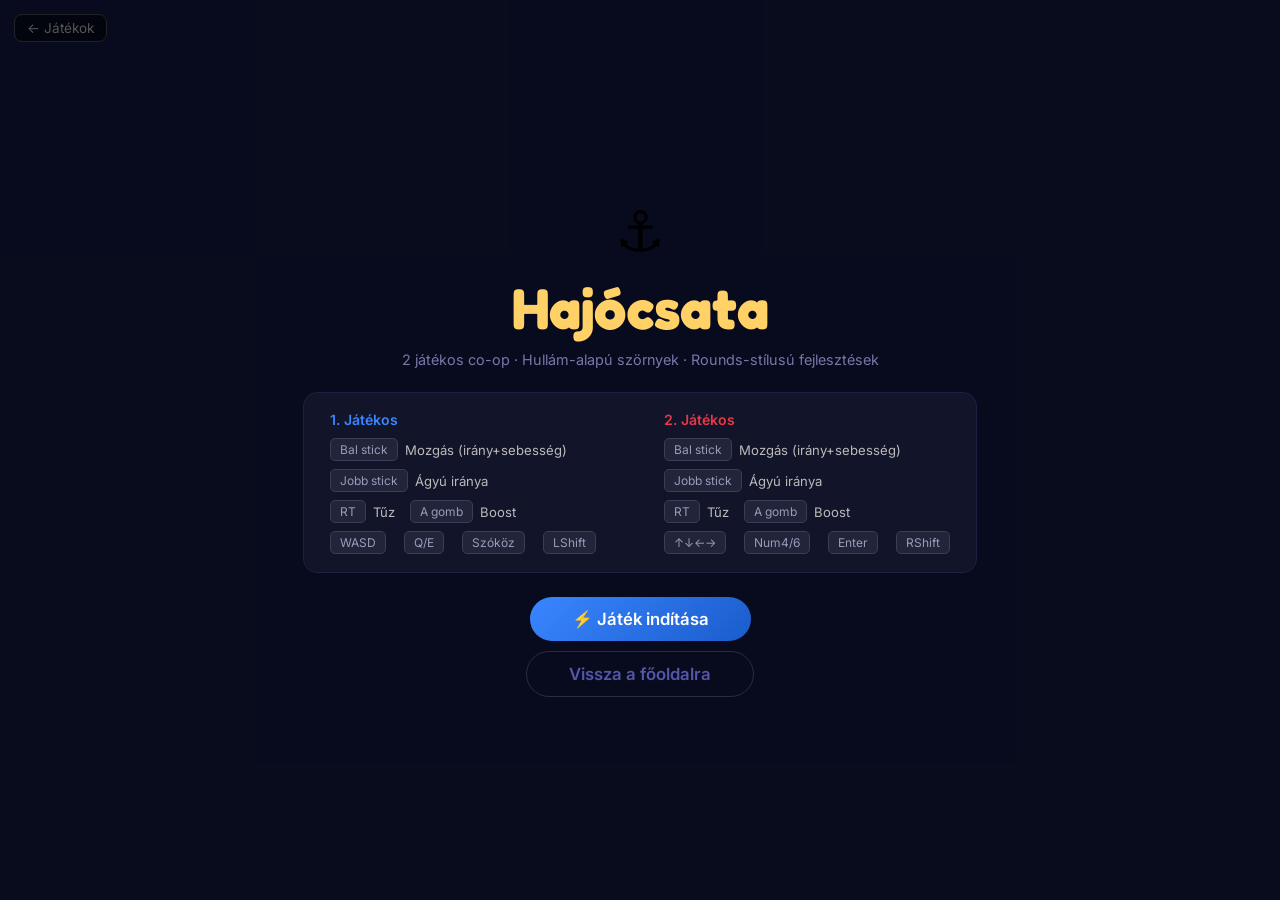
==== commit 5a8c2140: "Update fmt.Println message from 'Hello' to 'Goodbye'" ====
--- a/games/battleships/index.html
+++ b/games/battleships/index.html
@@ -13,718 +13,936 @@
     .overlay {
       position: fixed; inset: 0; z-index: 20;
       display: flex; flex-direction: column; align-items: center; justify-content: center;
-      background: rgba(8,12,30,0.93);
+      background: rgba(8,12,30,0.94);
     }
     .overlay.hidden { display: none; }
     .bigicon { font-size: 3.5rem; line-height: 1; margin-bottom: 14px; }
-    .title { font-family: 'Fredoka', sans-serif; font-size: clamp(2.4rem,5vw,3.6rem); font-weight: 700; color: #ffd166; }
+    .gtitle { font-family: 'Fredoka', sans-serif; font-size: clamp(2.4rem,5vw,3.6rem); font-weight: 700; color: #ffd166; }
     .sub { color: #7777aa; margin-top: 8px; font-size: 0.9rem; text-align: center; }
     .ctrlbox {
       display: grid; grid-template-columns: 1fr 1fr; gap: 14px 48px;
-      margin: 26px 0; padding: 20px 28px;
-      background: #12142a; border-radius: 14px; border: 1px solid #1e2040;
-    }
-    .pcol { display: flex; flex-direction: column; gap: 9px; }
+      margin: 24px 0; padding: 18px 26px; background: #12142a; border-radius: 14px; border: 1px solid #1e2040;
+    }
+    .pcol { display: flex; flex-direction: column; gap: 8px; }
     .plbl { font-weight: 600; font-size: 0.88rem; margin-bottom: 2px; }
     .crow { font-size: 0.82rem; color: #bbb; display: flex; align-items: center; gap: 7px; flex-wrap: wrap; }
     .key { display: inline-block; background: #22243a; border: 1px solid #3a3d5a; border-radius: 5px; padding: 3px 9px; font-size: 0.75rem; color: #9a9abb; white-space: nowrap; }
-    .btn { padding: 13px 44px; border: none; border-radius: 999px; font-size: 1.05rem; font-weight: 600; cursor: pointer; font-family: 'Inter', sans-serif; transition: transform 0.1s; letter-spacing: 0.2px; }
+    .btn { padding: 12px 42px; border: none; border-radius: 999px; font-size: 1.05rem; font-weight: 600; cursor: pointer; font-family: 'Inter', sans-serif; transition: transform 0.1s; }
     .btn:active { transform: scale(0.96); }
-    .btn-blue { background: linear-gradient(135deg,#3a86ff,#1a5ccc); color: #fff; }
+    .btn-blue  { background: linear-gradient(135deg,#3a86ff,#1a5ccc); color: #fff; }
     .btn-ghost { background: transparent; color: #5555aa; border: 1px solid #2a2c45; margin-top: 10px; }
-    .btn-ghost:hover { color: #8888cc; border-color: #44466a; }
-    .winlbl { font-family: 'Fredoka',sans-serif; font-size: clamp(2.2rem,4.5vw,3.2rem); font-weight: 700; }
-    #backLink { position: fixed; top: 14px; left: 14px; z-index: 30; color: #555; text-decoration: none; font-size: 0.85rem; padding: 5px 12px; border: 1px solid #222; border-radius: 8px; background: rgba(0,0,0,0.5); transition: color 0.15s; }
+    .btn-ghost:hover { color: #8888cc; }
+    #backLink { position: fixed; top: 14px; left: 14px; z-index: 30; color: #555; text-decoration: none; font-size: 0.85rem; padding: 5px 12px; border: 1px solid #222; border-radius: 8px; background: rgba(0,0,0,0.5); }
     #backLink:hover { color: #aaa; }
+
+    /* ── CARD PICK ── */
+    #cardScreen { background: rgba(6,8,22,0.97); flex-direction: column; }
+    .card-hdr { text-align: center; }
+    .card-hdr .gtitle { font-size: 1.9rem; color: #fff; }
+    .card-hdr-sub { color: #6666aa; font-size: 0.85rem; margin-top: 6px; }
+    .cards-row { display: flex; gap: 18px; margin: 26px 0 18px; flex-wrap: wrap; justify-content: center; }
+
+    .upg-card {
+      background: #0e1028; border: 2px solid #252742; border-radius: 16px;
+      padding: 26px 18px 22px; width: 175px; min-height: 190px; cursor: pointer;
+      transition: transform 0.18s, border-color 0.18s, box-shadow 0.18s;
+      display: flex; flex-direction: column; align-items: center; gap: 10px; color: #fff;
+      font-family: 'Inter', sans-serif; outline: none;
+    }
+    .upg-card:hover, .upg-card.focused {
+      transform: translateY(-10px);
+      border-color: var(--cc, #3a86ff);
+      box-shadow: 0 10px 32px rgba(0,0,0,0.6), 0 0 20px var(--cc-glow, rgba(58,134,255,0.25));
+    }
+    .upg-icon { font-size: 2.5rem; line-height: 1; }
+    .upg-name { font-family: 'Fredoka', sans-serif; font-size: 1.05rem; font-weight: 600; text-align: center; }
+    .upg-desc { font-size: 0.78rem; color: #8888bb; text-align: center; line-height: 1.45; }
+
+    @keyframes upg-pick {
+      0%   { transform: translateY(-10px) scale(1);    opacity: 1; }
+      40%  { transform: translateY(-28px) scale(1.28); opacity: 1; }
+      100% { transform: translateY(-42px) scale(1.55); opacity: 0; }
+    }
+    @keyframes upg-dismiss {
+      0%   { opacity: 1; transform: translateY(0px)  scale(1);    }
+      100% { opacity: 0; transform: translateY(8px) scale(0.84); }
+    }
+    .upg-card.picked    { animation: upg-pick    0.58s cubic-bezier(.22,.68,0,1.2) forwards; pointer-events: none; }
+    .upg-card.dismissed { animation: upg-dismiss 0.32s ease-in forwards; pointer-events: none; }
+    .card-hint { color: #444466; font-size: 0.78rem; margin-top: 2px; }
   </style>
 </head>
 <body>
 <canvas id="canvas"></canvas>
 <a href="../../index.html" id="backLink">← Játékok</a>
 
+<!-- ══ START ══ -->
 <div class="overlay" id="startScreen">
   <div class="bigicon">⚓</div>
-  <div class="title">Hajócsata</div>
-  <div class="sub">2 játékos · Osztott képernyő · Kontroller &amp; Billentyűzet</div>
+  <div class="gtitle">Hajócsata</div>
+  <div class="sub">2 játékos co-op · Hullám-alapú szörnyek · Rounds-stílusú fejlesztések</div>
   <div class="ctrlbox">
     <div class="pcol">
-      <div class="plbl" style="color:#3a86ff">1. Játékos (kék)</div>
-      <div class="crow"><span class="key">Bal stick</span> Mozgás (irány + sebesség)</div>
+      <div class="plbl" style="color:#3a86ff">1. Játékos</div>
+      <div class="crow"><span class="key">Bal stick</span> Mozgás (irány+sebesség)</div>
       <div class="crow"><span class="key">Jobb stick</span> Ágyú iránya</div>
-      <div class="crow"><span class="key">RT</span> Tűz &nbsp;<span class="key">A gomb</span> Boost</div>
-      <div class="crow" style="color:#555;margin-top:3px"><span class="key">WASD</span> mozgás &nbsp;<span class="key">Q/E</span> ágyú &nbsp;<span class="key">Szóköz</span> tűz &nbsp;<span class="key">Shift</span> boost</div>
+      <div class="crow"><span class="key">RT</span> Tűz &nbsp; <span class="key">A gomb</span> Boost</div>
+      <div class="crow" style="color:#555"><span class="key">WASD</span>&nbsp;<span class="key">Q/E</span>&nbsp;<span class="key">Szóköz</span>&nbsp;<span class="key">LShift</span></div>
     </div>
     <div class="pcol">
-      <div class="plbl" style="color:#e63946">2. Játékos (piros)</div>
-      <div class="crow"><span class="key">Bal stick</span> Mozgás (irány + sebesség)</div>
+      <div class="plbl" style="color:#e63946">2. Játékos</div>
+      <div class="crow"><span class="key">Bal stick</span> Mozgás (irány+sebesség)</div>
       <div class="crow"><span class="key">Jobb stick</span> Ágyú iránya</div>
-      <div class="crow"><span class="key">RT</span> Tűz &nbsp;<span class="key">A gomb</span> Boost</div>
-      <div class="crow" style="color:#555;margin-top:3px"><span class="key">↑↓←→</span> mozgás &nbsp;<span class="key">Num4/6</span> ágyú &nbsp;<span class="key">Enter</span> tűz</div>
+      <div class="crow"><span class="key">RT</span> Tűz &nbsp; <span class="key">A gomb</span> Boost</div>
+      <div class="crow" style="color:#555"><span class="key">↑↓←→</span>&nbsp;<span class="key">Num4/6</span>&nbsp;<span class="key">Enter</span>&nbsp;<span class="key">RShift</span></div>
     </div>
   </div>
   <button class="btn btn-blue" id="startBtn">⚡ Játék indítása</button>
   <button class="btn btn-ghost" onclick="location.href='../../index.html'">Vissza a főoldalra</button>
 </div>
 
+<!-- ══ CARD PICK ══ -->
+<div class="overlay hidden" id="cardScreen">
+  <div class="card-hdr">
+    <div class="gtitle"><span id="cardPlayerLabel"></span> meghalt!</div>
+    <div class="card-hdr-sub">Válassz egy fejlesztést – csak erre a játékosra érvényes</div>
+  </div>
+  <div class="cards-row" id="cardsRow"></div>
+  <div class="card-hint">Kontroller: ← → navigálás · A gomb: kiválaszt &nbsp;|&nbsp; Egér: kattints</div>
+</div>
+
+<!-- ══ GAME OVER ══ -->
 <div class="overlay hidden" id="goScreen">
-  <div class="bigicon" id="goEmoji">🏆</div>
-  <div class="winlbl" id="goTitle">Nyert!</div>
-  <div class="sub" style="margin-top:10px">Az ellenség hajója elsüllyedt a mélybe.</div>
-  <button class="btn btn-blue" id="replayBtn" style="margin-top:32px">Újra</button>
+  <div class="bigicon">💀</div>
+  <div class="gtitle" style="color:#e63946">Mindkét hajó elsüllyedt</div>
+  <div class="sub" id="goSub"></div>
+  <button class="btn btn-blue" id="replayBtn" style="margin-top:28px">Újra</button>
   <button class="btn btn-ghost" onclick="location.href='../../index.html'">Főoldal</button>
 </div>
 
 <script>
 'use strict';
 
-/*
- * ════════════════════════════════════════════════════════
- *  KÉPCSERE – HOGYAN CSERÉLD LE A TÉGLALAPOKAT KÉPEKRE
- * ════════════════════════════════════════════════════════
+/* ═══════════════════════════════════════════════════════════════════
+ *  KÉPCSERE ÚTMUTATÓ – HAJÓK ÉS ÁGYÚK
+ * ═══════════════════════════════════════════════════════════════════
+ *  Képkövetelmények:
+ *    Hajó  (ship_p1.png, ship_p2.png) – orra FELFELÉ, középre igazítva
+ *      Ajánlott méret: SHIP_W × SHIP_H px (vagy 2× retina változat)
+ *    Ágyú  (cannon.png) – csöve FELFELÉ, a kép ALJÁNAK KÖZEPE a pivot
+ *      Ajánlott méret: CANNON_W × CANNON_LEN px
  *
- *  1. KÉPFÁJLOK KÖVETELMÉNYEI
- *     Hajó  (ship_blue.png, ship_red.png):
- *       – Átlátszó PNG, az orra (eleje) FELFELÉ mutasson (12 óra)
- *       – Vízszintesen középre igazítva
- *       – Javasolt méret: 56 × 88 px  (SHIP_W × SHIP_H = 28 × 44 → 2× verzió)
- *     Ágyú  (cannon.png):
- *       – Cső felfelé (12 óra), a kép ALJÁNAK KÖZEPE a forgáspont (pivot)
- *       – Javasolt méret: 20 × 72 px  (CANNON_W × CANNON_LEN = 10 × 36 → 2×)
- *
- *  2. FÁJL ELHELYEZÉS
- *       games/battleships/assets/ship_blue.png
- *       games/battleships/assets/ship_red.png
- *       games/battleships/assets/cannon.png
- *
- *  3. BETÖLTÉS – add a konstansok alá:
+ *  1) Add a konstansok ALÁ:
  *       const SHIP_IMGS = [new Image(), new Image()];
- *       SHIP_IMGS[0].src = 'assets/ship_blue.png';
- *       SHIP_IMGS[1].src = 'assets/ship_red.png';
+ *       SHIP_IMGS[0].src = 'assets/ship_p1.png';
+ *       SHIP_IMGS[1].src = 'assets/ship_p2.png';
  *       const CANNON_IMG = new Image();
  *       CANNON_IMG.src = 'assets/cannon.png';
  *
- *  4. CSERÉLD KI A RAJZOLÁST – keresd a "╔══ KÉPCSERE" blokkokat:
+ *  2) Keresd a "╔══ HAJÓ KÉPCSERE" és "╔══ ÁGYÚ KÉPCSERE" blokkokat
+ *     a drawShip() függvényben, és cseréld ki a fillRect sorokat.
+ * ═══════════════════════════════════════════════════════════════════
  *
- *     HAJÓTEST (drawShip-ben, hull szekció):
- *       TÖRÖL: fillStyle, fillRect, strokeRect, globalAlpha / fillRect (bow stripe)
- *       HELYETTE: ctx.drawImage(SHIP_IMGS[idx], -SHIP_W/2, -SHIP_H/2, SHIP_W, SHIP_H);
+ *  ELLENSÉG TESTRESZABÁSA – ENEMY_CONFIGS objektum
+ * ═══════════════════════════════════════════════════════════════════
+ *  Új típus hozzáadása:
+ *    myType: {
+ *      id:    'myType',
+ *      w: 22, h: 22,        ← méret px (drawImage esetén ez a kép mérete)
+ *      speed: 90,           ← mozgási sebesség px/s
+ *      hp: 50,              ← életerő
+ *      dmg: 12,             ← sebe a hajónak ütközésnél
+ *      color: '#AA2222',    ← tartalék szín (ha nincs kép)
+ *      // imgSrc: 'assets/enemy_myType.png',
+ *    }
+ *  Képkövetelmény: orra FELFELÉ (0 radián = fel), középre igazítva.
+ *  Betöltés:
+ *    const ENEMY_IMGS = {};
+ *    ENEMY_IMGS['myType'] = Object.assign(new Image(), {src:'assets/enemy_myType.png'});
+ *  Kép használata drawEnemy()-ben: cseréld ki a "╔══ ELLENSÉG KÉPCSERE" blokkot:
+ *    ctx.drawImage(ENEMY_IMGS[e.cfg.id], -e.cfg.w/2, -e.cfg.h/2, e.cfg.w, e.cfg.h);
  *
- *     ÁGYÚ (drawShip-ben, barrel szekció):
- *       TÖRÖL: fillStyle, fillRect, strokeStyle, strokeRect
- *       HELYETTE: ctx.drawImage(CANNON_IMG, -CANNON_W/2, -CANNON_LEN, CANNON_W, CANNON_LEN);
- *
- *     HIT FLASH képpel – add a drawImage ELÉ:
- *       if (s.hitFlash > 0) {
- *         ctx.globalCompositeOperation = 'source-atop';
- *         ctx.fillStyle = `rgba(255,0,0,${s.hitFlash * 0.5})`;
- *         ctx.fillRect(-SHIP_W/2, -SHIP_H/2, SHIP_W, SHIP_H);
- *         ctx.globalCompositeOperation = 'source-over';
- *       }
- * ════════════════════════════════════════════════════════
- */
-
-// ─────────────────────────────────────────────
-//  CANVAS
-// ─────────────────────────────────────────────
+ *  ÚJ HULLÁM HOZZÁADÁSA – WAVE_DEFS tömb
+ *    [['basic',10], ['fast',3], ['tank',1]]  ← [típusNév, darab] párok
+ * ═══════════════════════════════════════════════════════════════════ */
+
+// ─── CANVAS ───────────────────────────────────────────────────────
 const canvas = document.getElementById('canvas');
 const ctx    = canvas.getContext('2d');
 function resize() { canvas.width = innerWidth; canvas.height = innerHeight; }
 resize();
 addEventListener('resize', resize);
 
-// ─────────────────────────────────────────────
-//  KONSTANSOK
-// ─────────────────────────────────────────────
-const WW         = 5000;   // világ szélessége px
-const WH         = 4000;   // világ magassága px
-const WM         = 90;     // szárazföld határ vastagsága
-
-const SHIP_W     = 28;     // hajótest szélessége  → képnél: ctx.drawImage(img, -SHIP_W/2, ...)
-const SHIP_H     = 44;     // hajótest magassága   → képnél: ctx.drawImage(img, ..., SHIP_W, SHIP_H)
-const SHIP_R     = 18;     // ütközési sugár
-
-const CANNON_W   = 10;     // ágyúcső szélessége   → képnél: ctx.drawImage(img, -CANNON_W/2, ...)
-const CANNON_LEN = 36;     // ágyúcső hossza       → képnél: ctx.drawImage(img, ..., CANNON_W, CANNON_LEN)
-
-const MAXSPD     = 230;    // normál sebesség px/s
-const BOOST_SPD  = 400;    // A gombos boost px/s
-
-const BSPD       = 560;    // lövedék sebessége px/s
-const BDMG       = 25;     // lövedék sebe HP
-const FIRECD     = 0.55;   // tűz cooldown mp
-
-const MAX_HP     = 100;
-const HITR       = SHIP_R; // találati sugár
-const BR         = 5;      // lövedék rajz sugár
-const BLIFE      = 3.5;    // lövedék élettartam mp
-
-const ISLAND_DMG = 15;     // sziget sebe
-const LAND_DMG   = 10;     // szárazföld sebe
-const HIT_CD     = 0.5;    // sebe cooldown mp
-const STUN_T     = 0.2;    // ütközés utáni stun mp
-const BOUNCE_SPD = 220;    // visszapattanás sebessége px/s
-
-// ─────────────────────────────────────────────
-//  SZIGETEK
-// ─────────────────────────────────────────────
+// ─── KONSTANSOK ───────────────────────────────────────────────────
+const WW = 5000, WH = 4000, WM = 90;
+
+const SHIP_W    = 28;   // hajótest szélessége px  → képnél drawImage szélessége
+const SHIP_H    = 44;   // hajótest magassága  px  → képnél drawImage magassága
+const SHIP_R    = 18;   // ütközési sugár
+
+const CANNON_W   = 10;  // ágyúcső szélessége  px  → képnél drawImage szélessége
+const CANNON_LEN = 36;  // ágyúcső hossza      px  → képnél drawImage magassága
+
+const MAXSPD    = 230;
+const BOOST_SPD = 400;
+const BSPD      = 560;
+const BDMG      = 25;
+const FIRECD    = 0.55;
+const MAX_HP    = 100;
+const HIT_CD    = 0.5;
+const STUN_T    = 0.2;
+const BOUNCE_SPD= 220;
+const BLIFE     = 3.5;
+const BR        = 5;
+const HITR      = SHIP_R;
+
+const CAM_PAD   = 280;  // min. képernyőmargin a hajók körül (px)
+const MIN_ZOOM  = 0.32;
+const MAX_ZOOM  = 1.9;
+const SPAWN_R   = 650;  // ellenség spawn távolsága a középtől
+
+// ─── SZIGETEK ─────────────────────────────────────────────────────
 const ISLANDS = [
-  // Nagy
-  { x:2500, y:600,  rx:120, ry:92  },
-  { x:2500, y:3400, rx:110, ry:85  },
-  // Közepes
-  { x:900,  y:1600, rx:82,  ry:65  },
-  { x:4100, y:2400, rx:76,  ry:60  },
-  { x:1500, y:3100, rx:70,  ry:55  },
-  { x:3500, y:820,  rx:66,  ry:52  },
-  // Kis
-  { x:1700, y:860,  rx:50,  ry:40  },
-  { x:3300, y:3100, rx:48,  ry:38  },
-  { x:800,  y:3200, rx:42,  ry:33  },
-  { x:4200, y:820,  rx:46,  ry:37  },
-  // Apró
-  { x:3800, y:1500, rx:30,  ry:24  },
-  { x:2100, y:2700, rx:28,  ry:22  },
-  { x:3800, y:3000, rx:25,  ry:20  },
-  { x:1200, y:1200, rx:23,  ry:18  },
+  {x:2500,y:600,  rx:120,ry:92},
+  {x:2500,y:3400, rx:110,ry:85},
+  {x:900, y:1600, rx:82, ry:65},
+  {x:4100,y:2400, rx:76, ry:60},
+  {x:1500,y:3100, rx:70, ry:55},
+  {x:3500,y:820,  rx:66, ry:52},
+  {x:1700,y:860,  rx:50, ry:40},
+  {x:3300,y:3100, rx:48, ry:38},
+  {x:800, y:3200, rx:42, ry:33},
+  {x:4200,y:820,  rx:46, ry:37},
+  {x:3800,y:1500, rx:30, ry:24},
+  {x:2100,y:2700, rx:28, ry:22},
+  {x:3800,y:3000, rx:25, ry:20},
+  {x:1200,y:1200, rx:23, ry:18},
 ];
 
-// ─────────────────────────────────────────────
-//  JÁTÉKOS KONFIG
-// ─────────────────────────────────────────────
+// ─── ELLENSÉG TÍPUSOK ─────────────────────────────────────────────
+// Testreszabáshoz lásd a fejléc ELLENSÉG TESTRESZABÁSA szekcióját!
+const ENEMY_CONFIGS = {
+  basic: { id:'basic', w:22, h:22, speed:72,  hp:40,  dmg:10, color:'#8B3030' },
+  fast:  { id:'fast',  w:16, h:16, speed:145, hp:22,  dmg:7,  color:'#CC6000' },
+  tank:  { id:'tank',  w:34, h:34, speed:42,  hp:110, dmg:20, color:'#404090' },
+};
+
+// ─── HULLÁMDEFINÍCIÓK ─────────────────────────────────────────────
+// [típusNév, darab] párok tömbje per hullám
+const WAVE_DEFS = [
+  [['basic',5]],
+  [['basic',8]],
+  [['basic',8],  ['fast',3]],
+  [['basic',10], ['fast',4]],
+  [['basic',10], ['fast',4],  ['tank',1]],
+  [['basic',12], ['fast',5],  ['tank',2]],
+];
+function getWaveDef(n) {
+  if (n <= WAVE_DEFS.length) return WAVE_DEFS[n-1];
+  return [['basic',8+n*2], ['fast',Math.floor(n*1.5)], ['tank',Math.floor(n*0.6)]];
+}
+
+// ─── FEJLESZTÉS KÁRTYÁK ───────────────────────────────────────────
+// Testreszabáshoz: adj hozzá új elemeket ehhez a tömbhöz!
+// apply(ship) – ez fut le, ha a játékos kiválasztja a kártyát
+const UPGRADES = [
+  { id:'speed',    icon:'💨', name:'Gyorsabb hajó',      desc:'+25% mozgássebesség',          color:'#3a86ff', glow:'rgba(58,134,255,0.28)',  apply: s=>{ s.speedMult   *= 1.25; } },
+  { id:'boost',    icon:'🚀', name:'Erősebb boost',       desc:'+30% boost sebesség',           color:'#ffd166', glow:'rgba(255,209,102,0.28)', apply: s=>{ s.boostMult   *= 1.30; } },
+  { id:'bspd',     icon:'⚡', name:'Gyorsabb lövedék',    desc:'+35% lövedéksebesség',          color:'#90e0ef', glow:'rgba(144,224,239,0.28)', apply: s=>{ s.bSpdMult    *= 1.35; } },
+  { id:'bdmg',     icon:'💥', name:'Erősebb lövedék',     desc:'+50% lövedéksebe',              color:'#e63946', glow:'rgba(230,57,70,0.28)',   apply: s=>{ s.bDmgMult    *= 1.50; } },
+  { id:'maxhp',    icon:'❤️', name:'Több életerő',        desc:'+30 max HP, teljes gyógyulás',  color:'#2dc653', glow:'rgba(45,198,83,0.28)',   apply: s=>{ s.maxHp+=30; s.hp=s.maxHp; } },
+  { id:'firerate', icon:'🔥', name:'Gyorsabb tűzgyakoriság', desc:'-25% tűzés cooldown',      color:'#ff9f1c', glow:'rgba(255,159,28,0.28)',  apply: s=>{ s.fireCdMult  *= 0.75; } },
+  { id:'xshot',    icon:'🔱', name:'Dupla lövés',          desc:'+1 extra lövedék (szétterítve)', color:'#c77dff', glow:'rgba(199,125,255,0.28)', apply: s=>{ s.extraShots  += 1;    } },
+  { id:'regen',    icon:'💚', name:'Regeneráció',          desc:'+3 HP/mp folyamatos gyógyulás', color:'#80b918', glow:'rgba(128,185,24,0.28)', apply: s=>{ s.regenRate   += 3;    } },
+];
+function pick4() {
+  return [...UPGRADES].sort(()=>Math.random()-0.5).slice(0,4);
+}
+
+// ─── JÁTÉKOS KONFIG ───────────────────────────────────────────────
 const PCFG = [
-  { x:WW*0.22, y:WH*0.5, angle: Math.PI/2,  color:'#3a86ff', name:'1. Játékos' },
-  { x:WW*0.78, y:WH*0.5, angle:-Math.PI/2,  color:'#e63946', name:'2. Játékos' },
+  { x:WW*0.33, y:WH*0.5, angle: Math.PI/2,  color:'#3a86ff', name:'1. Játékos' },
+  { x:WW*0.67, y:WH*0.5, angle:-Math.PI/2,  color:'#e63946', name:'2. Játékos' },
 ];
 
-// ─────────────────────────────────────────────
-//  ÁLLAPOT
-// ─────────────────────────────────────────────
-let gt=0, running=false, ships=[], bullets=[];
-
+// ─── ÁLLAPOT ──────────────────────────────────────────────────────
+let gt=0, state='MENU'; // 'MENU' | 'PLAYING' | 'CARD' | 'GAME_OVER'
+let ships=[], bullets=[], enemies=[];
+let waveNum=0, spawnQueue=[], spawnTimer=0, totalInWave=0;
+let waveBanner=null; // { text, timer }
+let cardPick=null;   // { playerIdx, cards }
+let cardFocused=0, cardNavCd=0;
+const cam = { x:WW/2, y:WH/2, zoom:1 };
+let rafId=null, prevTs=null;
+
+// ─── KONSTRUKTOROK ────────────────────────────────────────────────
 function mkShip(cfg) {
   return {
     x:cfg.x, y:cfg.y, vx:0, vy:0,
     angle:cfg.angle, cannonAngle:cfg.angle,
-    hp:MAX_HP,
+    hp:MAX_HP, maxHp:MAX_HP, alive:true,
     color:cfg.color, name:cfg.name,
-    fireCd:0, hitFlash:0, hitCd:0, stunTime:0,
-    wake:[], spd:0,
+    fireCd:0, hitFlash:0, hitCd:0, stunTime:0, spd:0,
+    // Fejlesztés multiplikátorok
+    speedMult:1, boostMult:1, bSpdMult:1, bDmgMult:1,
+    fireCdMult:1, extraShots:0, regenRate:0,
   };
 }
-function mkBullet(x,y,vx,vy,owner) {
-  return { x,y,vx,vy,owner, life:BLIFE, trail:[] };
-}
-
-// ─────────────────────────────────────────────
-//  BEMENET
-// ─────────────────────────────────────────────
+function mkBullet(x,y,vx,vy,owner,dmg) {
+  return { x,y,vx,vy,owner,dmg,life:BLIFE,trail:[] };
+}
+function mkEnemy(typeName, cx, cy) {
+  const cfg = ENEMY_CONFIGS[typeName] ?? ENEMY_CONFIGS.basic;
+  const angle = Math.random()*Math.PI*2;
+  const dist  = SPAWN_R + Math.random()*200;
+  const x = Math.max(WM+cfg.w, Math.min(WW-WM-cfg.w, cx+Math.cos(angle)*dist));
+  const y = Math.max(WM+cfg.h, Math.min(WH-WM-cfg.h, cy+Math.sin(angle)*dist));
+  return { x,y,vx:0,vy:0,angle:0,hp:cfg.hp,maxHp:cfg.hp,cfg,hitFlash:0,stunTime:0,hitCd:0 };
+}
+
+// ─── BEMENET ──────────────────────────────────────────────────────
 const keys = new Set();
-addEventListener('keydown', e => {
+addEventListener('keydown', e=>{
   keys.add(e.code);
-  if (['Space','ArrowUp','ArrowDown','ArrowLeft','ArrowRight'].includes(e.code))
-    e.preventDefault();
+  if(['Space','ArrowUp','ArrowDown','ArrowLeft','ArrowRight'].includes(e.code)) e.preventDefault();
 });
-addEventListener('keyup', e => keys.delete(e.code));
-
-const kbCannon = [PCFG[0].angle, PCFG[1].angle];
-const DZ = 0.13;
-const dz = v => Math.abs(v) < DZ ? 0 : v;
-
-function readInput(idx, dt) {
-  let lx=0, ly=0, rx=0, ry=0, fire=false, boost=false, hasStick=false;
-
-  const pad = (navigator.getGamepads?.() ?? [])[idx];
+addEventListener('keyup', e=>keys.delete(e.code));
+
+const kbCannon=[PCFG[0].angle, PCFG[1].angle];
+const DZ=0.13, dz=v=>Math.abs(v)<DZ?0:v;
+
+function readInput(idx,dt) {
+  let lx=0,ly=0,rx=0,ry=0,fire=false,boost=false,hasStick=false;
+  const pad=(navigator.getGamepads?.()??[])[idx];
   if (pad?.connected) {
-    lx = dz(pad.axes[0] ?? 0);
-    ly = dz(pad.axes[1] ?? 0);
-    const prx=dz(pad.axes[2]??0), pry=dz(pad.axes[3]??0);
-    if (Math.abs(prx)>0.01 || Math.abs(pry)>0.01) { rx=prx; ry=pry; hasStick=true; }
-    fire  = (pad.buttons[7]?.value ?? 0) > 0.4 || (pad.buttons[5]?.pressed ?? false);
-    boost = pad.buttons[0]?.pressed ?? false;   // A / Cross gomb
-  }
-
-  if (idx === 0) {
+    lx=dz(pad.axes[0]??0); ly=dz(pad.axes[1]??0);
+    const prx=dz(pad.axes[2]??0),pry=dz(pad.axes[3]??0);
+    if(Math.abs(prx)>0.01||Math.abs(pry)>0.01){rx=prx;ry=pry;hasStick=true;}
+    fire  =(pad.buttons[7]?.value??0)>0.4||(pad.buttons[5]?.pressed??false);
+    boost = pad.buttons[0]?.pressed??false;
+  }
+  if(idx===0){
     const kx=(keys.has('KeyD')?1:0)-(keys.has('KeyA')?1:0);
     const ky=(keys.has('KeyS')?1:0)-(keys.has('KeyW')?1:0);
-    if (kx!==0) lx=kx; if (ky!==0) ly=ky;
-    if (keys.has('Space'))     fire=true;
-    if (keys.has('ShiftLeft')) boost=true;
-    if (keys.has('KeyQ')) kbCannon[0] -= 2.5*dt;
-    if (keys.has('KeyE')) kbCannon[0] += 2.5*dt;
+    if(kx!==0)lx=kx; if(ky!==0)ly=ky;
+    if(keys.has('Space'))fire=true;
+    if(keys.has('ShiftLeft'))boost=true;
+    if(keys.has('KeyQ'))kbCannon[0]-=2.5*dt;
+    if(keys.has('KeyE'))kbCannon[0]+=2.5*dt;
   } else {
     const kx=(keys.has('ArrowRight')?1:0)-(keys.has('ArrowLeft')?1:0);
     const ky=(keys.has('ArrowDown')?1:0)-(keys.has('ArrowUp')?1:0);
-    if (kx!==0) lx=kx; if (ky!==0) ly=ky;
-    if (keys.has('Enter') || keys.has('Numpad0')) fire=true;
-    if (keys.has('ShiftRight')) boost=true;
-    if (keys.has('Numpad4')) kbCannon[1] -= 2.5*dt;
-    if (keys.has('Numpad6')) kbCannon[1] += 2.5*dt;
-  }
-
-  if (!hasStick) { rx=Math.sin(kbCannon[idx]); ry=-Math.cos(kbCannon[idx]); }
-  return { lx, ly, rx, ry, fire, boost };
-}
-
-// ─────────────────────────────────────────────
-//  ÜTKÖZÉS SEGÉDFÜGGVÉNYEK
-// ─────────────────────────────────────────────
-function applyIslandCollisions(s) {
-  for (const isl of ISLANDS) {
-    const dx=s.x-isl.x, dy=s.y-isl.y;
-    const ex=isl.rx+SHIP_R, ey=isl.ry+SHIP_R;
-    if ((dx/ex)*(dx/ex)+(dy/ey)*(dy/ey) < 1.0) {
-      // Visszalök a sziget széléhez
-      const len = Math.sqrt(dx*dx+dy*dy) || 1;
-      const t   = 1 / Math.sqrt((dx/ex)*(dx/ex)+(dy/ey)*(dy/ey));
-      s.x = isl.x + dx*t*1.02;
-      s.y = isl.y + dy*t*1.02;
-      // Visszapattanás
-      const nx=dx/len, ny=dy/len;
-      s.vx = nx*BOUNCE_SPD; s.vy = ny*BOUNCE_SPD;
-      s.stunTime = STUN_T;
-      if (s.hitCd <= 0) {
-        s.hp = Math.max(0, s.hp-ISLAND_DMG);
-        s.hitFlash = 1; s.hitCd = HIT_CD;
-      }
-    }
-  }
-}
-
-function applyLandCollisions(s) {
-  const minX=WM+SHIP_R, maxX=WW-WM-SHIP_R;
-  const minY=WM+SHIP_R, maxY=WH-WM-SHIP_R;
-  let bx=0, by=0, hit=false;
-  if (s.x<minX) { s.x=minX; bx= 1; hit=true; }
-  else if (s.x>maxX) { s.x=maxX; bx=-1; hit=true; }
-  if (s.y<minY) { s.y=minY; by= 1; hit=true; }
-  else if (s.y>maxY) { s.y=maxY; by=-1; hit=true; }
-  if (hit) {
+    if(kx!==0)lx=kx; if(ky!==0)ly=ky;
+    if(keys.has('Enter')||keys.has('Numpad0'))fire=true;
+    if(keys.has('ShiftRight'))boost=true;
+    if(keys.has('Numpad4'))kbCannon[1]-=2.5*dt;
+    if(keys.has('Numpad6'))kbCannon[1]+=2.5*dt;
+  }
+  if(!hasStick){rx=Math.sin(kbCannon[idx]);ry=-Math.cos(kbCannon[idx]);}
+  return {lx,ly,rx,ry,fire,boost};
+}
+
+// ─── ÜTKÖZÉS SEGÉDFÜGGVÉNYEK ──────────────────────────────────────
+function applyIsland(s) {
+  for(const isl of ISLANDS){
+    const dx=s.x-isl.x,dy=s.y-isl.y;
+    const ex=isl.rx+SHIP_R,ey=isl.ry+SHIP_R;
+    if((dx/ex)**2+(dy/ey)**2<1){
+      const len=Math.sqrt(dx*dx+dy*dy)||1;
+      const t=1/Math.sqrt((dx/ex)**2+(dy/ey)**2);
+      s.x=isl.x+dx*t*1.02; s.y=isl.y+dy*t*1.02;
+      s.vx=(dx/len)*BOUNCE_SPD; s.vy=(dy/len)*BOUNCE_SPD;
+      s.stunTime=STUN_T;
+      if(s.hitCd<=0){s.hp=Math.max(0,s.hp-10);s.hitFlash=1;s.hitCd=HIT_CD;}
+    }
+  }
+}
+function applyLand(s) {
+  const mn=WM+SHIP_R,mxX=WW-WM-SHIP_R,mxY=WH-WM-SHIP_R;
+  let bx=0,by=0,hit=false;
+  if(s.x<mn){s.x=mn;bx=1;hit=true;}else if(s.x>mxX){s.x=mxX;bx=-1;hit=true;}
+  if(s.y<mn){s.y=mn;by=1;hit=true;}else if(s.y>mxY){s.y=mxY;by=-1;hit=true;}
+  if(hit){
     const len=Math.hypot(bx,by)||1;
     s.vx=(bx/len)*BOUNCE_SPD; s.vy=(by/len)*BOUNCE_SPD;
-    s.stunTime=Math.max(s.stunTime, 0.15);
-    if (s.hitCd<=0) { s.hp=Math.max(0,s.hp-LAND_DMG); s.hitFlash=1; s.hitCd=HIT_CD; }
-  }
-}
-
-// ─────────────────────────────────────────────
-//  UPDATE
-// ─────────────────────────────────────────────
+    s.stunTime=Math.max(s.stunTime,0.15);
+    if(s.hitCd<=0){s.hp=Math.max(0,s.hp-8);s.hitFlash=1;s.hitCd=HIT_CD;}
+  }
+}
+
+// ─── KAMERA ───────────────────────────────────────────────────────
+function updateCamera(dt) {
+  const alive=ships.filter(s=>s.alive);
+  if(!alive.length)return;
+  const W=canvas.width,H=canvas.height;
+  const cx=alive.reduce((a,s)=>a+s.x,0)/alive.length;
+  const cy=alive.reduce((a,s)=>a+s.y,0)/alive.length;
+
+  let tz=MAX_ZOOM;
+  if(alive.length>=2){
+    const dx=Math.abs(ships[0].x-ships[1].x)+CAM_PAD*2;
+    const dy=Math.abs(ships[0].y-ships[1].y)+CAM_PAD*2;
+    tz=Math.max(MIN_ZOOM,Math.min(MAX_ZOOM,Math.min(W/dx,H/dy)));
+  }
+
+  cam.x  +=(cx-cam.x)*Math.min(1,dt*5);
+  cam.y  +=(cy-cam.y)*Math.min(1,dt*5);
+  cam.zoom+=(tz-cam.zoom)*Math.min(1,dt*2.5);
+
+  // Klampold a világ széleihez
+  const hw=W/(2*cam.zoom),hh=H/(2*cam.zoom);
+  cam.x=Math.max(WM+hw,Math.min(WW-WM-hw,cam.x));
+  cam.y=Math.max(WM+hh,Math.min(WH-WM-hh,cam.y));
+}
+
+// ─── ELLENSÉG UPDATE ──────────────────────────────────────────────
+function updateEnemy(e,dt) {
+  e.hitFlash=Math.max(0,e.hitFlash-dt*5);
+  e.hitCd=Math.max(0,e.hitCd-dt);
+  e.stunTime=Math.max(0,e.stunTime-dt);
+
+  const aliveShips=ships.filter(s=>s.alive);
+  if(!aliveShips.length)return;
+  let target=aliveShips[0],minD=Infinity;
+  for(const s of aliveShips){const d=Math.hypot(s.x-e.x,s.y-e.y);if(d<minD){minD=d;target=s;}}
+
+  if(e.stunTime>0){
+    e.vx*=Math.pow(0.05,dt); e.vy*=Math.pow(0.05,dt);
+  } else {
+    const dx=target.x-e.x,dy=target.y-e.y;
+    const len=Math.hypot(dx,dy)||1;
+    e.vx=(dx/len)*e.cfg.speed; e.vy=(dy/len)*e.cfg.speed;
+    e.angle=Math.atan2(dx,-dy);
+  }
+  e.x+=e.vx*dt; e.y+=e.vy*dt;
+  // Világ határ
+  const er=Math.max(e.cfg.w,e.cfg.h)/2;
+  e.x=Math.max(WM+er,Math.min(WW-WM-er,e.x));
+  e.y=Math.max(WM+er,Math.min(WH-WM-er,e.y));
+
+  // Hajó ütközés
+  for(const s of aliveShips){
+    const dx=s.x-e.x,dy=s.y-e.y;
+    const cr=SHIP_R+(e.cfg.w+e.cfg.h)/4;
+    if(dx*dx+dy*dy<cr*cr){
+      const len=Math.hypot(dx,dy)||1;
+      e.vx=-(dx/len)*180; e.vy=-(dy/len)*180;
+      e.stunTime=0.35;
+      e.x=s.x-(dx/len)*cr*1.05; e.y=s.y-(dy/len)*cr*1.05;
+      if(s.hitCd<=0){s.hp=Math.max(0,s.hp-e.cfg.dmg);s.hitFlash=1;s.hitCd=HIT_CD;}
+    }
+  }
+}
+
+// ─── FŐ UPDATE ────────────────────────────────────────────────────
 function update(dt) {
-  gt += dt;
-
-  for (let i=0; i<2; i++) {
-    const s  = ships[i];
-    const ip = readInput(i, dt);
-
-    // ── Mozgás (direkt joystick → sebesség) ──
-    s.stunTime = Math.max(0, s.stunTime-dt);
-    if (s.stunTime > 0) {
-      // Stun alatt: visszapattanás csillapodik
-      s.vx *= Math.pow(0.04, dt);
-      s.vy *= Math.pow(0.04, dt);
-      if (Math.hypot(s.vx,s.vy) < 2) { s.vx=0; s.vy=0; }
+  gt+=dt;
+
+  // Hullám banner visszaszámlálás
+  if(waveBanner){waveBanner.timer-=dt;if(waveBanner.timer<=0)waveBanner=null;}
+
+  // Ellenség spawn
+  spawnTimer-=dt;
+  if(spawnTimer<=0&&spawnQueue.length>0){
+    const cx=(ships[0].x+ships[1].x)/2, cy=(ships[0].y+ships[1].y)/2;
+    enemies.push(mkEnemy(spawnQueue.shift(),cx,cy));
+    spawnTimer=0.45+Math.random()*0.3;
+  }
+
+  // Hajók
+  for(let i=0;i<2;i++){
+    const s=ships[i]; if(!s.alive)continue;
+    const ip=readInput(i,dt);
+    s.hitCd=Math.max(0,s.hitCd-dt);
+    s.hitFlash=Math.max(0,s.hitFlash-dt*5);
+
+    // Mozgás
+    s.stunTime=Math.max(0,s.stunTime-dt);
+    if(s.stunTime>0){
+      s.vx*=Math.pow(0.04,dt); s.vy*=Math.pow(0.04,dt);
     } else {
-      const mag = Math.hypot(ip.lx, ip.ly);
-      if (mag > 0.01) {
-        const spd = Math.min(1, mag) * (ip.boost ? BOOST_SPD : MAXSPD);
-        s.vx = (ip.lx/mag) * spd;
-        s.vy = (ip.ly/mag) * spd;
-        s.angle = Math.atan2(ip.lx, -ip.ly);  // hajó a mozgás irányát nézi
-      } else {
-        s.vx = 0; s.vy = 0;
+      const mag=Math.hypot(ip.lx,ip.ly);
+      if(mag>0.01){
+        const spd=Math.min(1,mag)*(ip.boost?BOOST_SPD*s.boostMult:MAXSPD)*s.speedMult;
+        s.vx=(ip.lx/mag)*spd; s.vy=(ip.ly/mag)*spd;
+        s.angle=Math.atan2(ip.lx,-ip.ly);
+      } else { s.vx=0; s.vy=0; }
+    }
+    s.spd=Math.hypot(s.vx,s.vy);
+    s.x+=s.vx*dt; s.y+=s.vy*dt;
+
+    // Ütközések
+    applyLand(s); applyIsland(s);
+
+    // Regeneráció
+    if(s.regenRate>0&&s.hp<s.maxHp) s.hp=Math.min(s.maxHp,s.hp+s.regenRate*dt);
+
+    // Ágyú
+    if(Math.abs(ip.rx)>0.01||Math.abs(ip.ry)>0.01){
+      s.cannonAngle=Math.atan2(ip.rx,-ip.ry); kbCannon[i]=s.cannonAngle;
+    }
+
+    // Lövés
+    s.fireCd-=dt;
+    if(ip.fire&&s.fireCd<=0){
+      s.fireCd=FIRECD*s.fireCdMult;
+      const bS=BSPD*s.bSpdMult, bD=BDMG*s.bDmgMult;
+      const angs=[s.cannonAngle];
+      for(let k=1;k<=s.extraShots;k++){angs.push(s.cannonAngle+k*0.22);angs.push(s.cannonAngle-k*0.22);}
+      for(const ca of angs){
+        bullets.push(mkBullet(s.x+Math.sin(ca)*CANNON_LEN,s.y-Math.cos(ca)*CANNON_LEN,
+          Math.sin(ca)*bS,-Math.cos(ca)*bS,i,bD));
       }
     }
-    s.spd = Math.hypot(s.vx, s.vy);
-
-    // ── Pozíció ──
-    s.x += s.vx*dt; s.y += s.vy*dt;
-
-    // ── Ütközések ──
-    s.hitCd = Math.max(0, s.hitCd-dt);
-    applyLandCollisions(s);
-    applyIslandCollisions(s);
-
-    // ── Ágyú irány ──
-    if (Math.abs(ip.rx)>0.01 || Math.abs(ip.ry)>0.01) {
-      s.cannonAngle = Math.atan2(ip.rx, -ip.ry);
-      kbCannon[i]  = s.cannonAngle;
-    }
-
-    // ── Lövés ──
-    s.fireCd -= dt;
-    if (ip.fire && s.fireCd<=0 && s.hp>0) {
-      s.fireCd = FIRECD;
-      const ca=s.cannonAngle;
-      const mx=s.x+Math.sin(ca)*CANNON_LEN;
-      const my=s.y-Math.cos(ca)*CANNON_LEN;
-      bullets.push(mkBullet(mx, my, Math.sin(ca)*BSPD, -Math.cos(ca)*BSPD, i));
-    }
-
-    // ── Nyomvonal ──
-    if (s.spd > 20) {
-      s.wake.unshift({ x:s.x, y:s.y, t:gt });
-      if (s.wake.length > 50) s.wake.pop();
-    }
-
-    s.hitFlash = Math.max(0, s.hitFlash - dt*5);
-  }
-
-  // ── Lövedékek ──
-  for (let i=bullets.length-1; i>=0; i--) {
+
+    // Nyomvonal
+    if(s.spd>20){s.wake=s.wake||[];s.wake.unshift({x:s.x,y:s.y,t:gt});if(s.wake.length>50)s.wake.pop();}
+
+    // Halál ellenőrzés
+    if(s.hp<=0&&s.alive){
+      s.alive=false;
+      // Ha mindkettő halott: game over
+      if(!ships.some(sh=>sh.alive)){triggerGameOver();return;}
+      // Különben: kártyaválasztás
+      triggerCardPick(i); return;
+    }
+  }
+
+  // Ellenségek update
+  for(const e of enemies) updateEnemy(e,dt);
+
+  // Lövedékek
+  for(let i=bullets.length-1;i>=0;i--){
     const b=bullets[i];
     b.trail.unshift({x:b.x,y:b.y});
-    if (b.trail.length > 10) b.trail.pop();
+    if(b.trail.length>10)b.trail.pop();
     b.x+=b.vx*dt; b.y+=b.vy*dt; b.life-=dt;
-    // Lövedék elpusztul ha szárazföldre ér
-    let rm = b.life<=0 || b.x<WM || b.x>WW-WM || b.y<WM || b.y>WH-WM;
-    // Ellenőrizzük ha eltalálta a másik hajót
-    for (let j=0; j<2&&!rm; j++) {
-      if (j===b.owner || ships[j].hp<=0) continue;
-      const dx=b.x-ships[j].x, dy=b.y-ships[j].y;
-      if (dx*dx+dy*dy < HITR*HITR) {
-        ships[j].hp = Math.max(0, ships[j].hp-BDMG);
-        ships[j].hitFlash = 1;
-        rm = true;
+    let rm=b.life<=0||b.x<WM||b.x>WW-WM||b.y<WM||b.y>WH-WM;
+    for(let j=enemies.length-1;j>=0&&!rm;j--){
+      const e=enemies[j];
+      const er=(e.cfg.w+e.cfg.h)/4;
+      const dx=b.x-e.x,dy=b.y-e.y;
+      if(dx*dx+dy*dy<er*er){
+        e.hp-=b.dmg; e.hitFlash=1;
+        if(e.hp<=0)enemies.splice(j,1);
+        rm=true;
       }
     }
-    if (rm) bullets.splice(i,1);
-  }
-
-  return ships.some(s => s.hp <= 0);
-}
-
-// ─────────────────────────────────────────────
-//  RAJZ SEGÉDFÜGGVÉNYEK
-// ─────────────────────────────────────────────
-function rrect(ctx,x,y,w,h,r) {
-  if (w<=0) return;
-  r=Math.min(r, w/2, h/2);
+    if(rm)bullets.splice(i,1);
+  }
+
+  // Hullám befejezve?
+  if(enemies.length===0&&spawnQueue.length===0&&state==='PLAYING'){
+    setTimeout(()=>{ if(state==='PLAYING'||state==='_WAVE_WAIT')startWave(waveNum+1); },1500);
+    state='_WAVE_WAIT'; // prevent double trigger
+  }
+}
+
+// ─── RAJZ SEGÉDFÜGGVÉNYEK ─────────────────────────────────────────
+function rrect(ctx,x,y,w,h,r){
+  if(w<=0)return; r=Math.min(r,w/2,h/2);
   ctx.beginPath();
-  ctx.moveTo(x+r,y);
-  ctx.lineTo(x+w-r,y);
-  ctx.arcTo(x+w,y,x+w,y+r,r);
-  ctx.lineTo(x+w,y+h-r);
-  ctx.arcTo(x+w,y+h,x+w-r,y+h,r);
-  ctx.lineTo(x+r,y+h);
-  ctx.arcTo(x,y+h,x,y+h-r,r);
-  ctx.lineTo(x,y+r);
-  ctx.arcTo(x,y,x+r,y,r);
-  ctx.closePath();
-}
-
-// ─────────────────────────────────────────────
-//  VÍZ háttér (képernyő-tér, kamera-eltolt rácsminták)
-// ─────────────────────────────────────────────
-function drawWater(cx, cy, vw, vh) {
-  ctx.fillStyle = '#0b2240';
-  ctx.fillRect(0,0,vw,vh);
-  const STEP=80, t=gt*0.45;
-  const ox=((vw/2-(cx%STEP)+STEP*1000)%STEP+STEP)%STEP;
-  const oy=((vh/2-(cy%STEP)+STEP*1000)%STEP+STEP)%STEP;
-  ctx.lineWidth=0.9;
-  for (let sx=ox-STEP; sx<=vw+STEP; sx+=STEP) {
-    for (let sy=oy-STEP; sy<=vh+STEP; sy+=STEP) {
-      const wx=sx-vw/2+cx, wy=sy-vh/2+cy;
-      const ph=Math.sin(wx*0.0055+t)+Math.cos(wy*0.0045+t*0.75);
-      const r=18+ph*4, a=Math.min(0.1,Math.max(0,0.038+ph*0.014));
+  ctx.moveTo(x+r,y); ctx.lineTo(x+w-r,y);
+  ctx.arcTo(x+w,y,x+w,y+r,r); ctx.lineTo(x+w,y+h-r);
+  ctx.arcTo(x+w,y+h,x+w-r,y+h,r); ctx.lineTo(x+r,y+h);
+  ctx.arcTo(x,y+h,x,y+h-r,r); ctx.lineTo(x,y+r);
+  ctx.arcTo(x,y,x+r,y,r); ctx.closePath();
+}
+// Világ → képernyő
+function w2s(wx,wy){
+  return [canvas.width/2+(wx-cam.x)*cam.zoom, canvas.height/2+(wy-cam.y)*cam.zoom];
+}
+
+// ─── VÍZ HÁTTÉR ───────────────────────────────────────────────────
+function drawWater() {
+  const W=canvas.width,H=canvas.height;
+  const hw=W/(2*cam.zoom)+100, hh=H/(2*cam.zoom)+100;
+  const t=gt*0.45,STEP=80;
+  const sx=Math.floor((cam.x-hw)/STEP)*STEP, ex=cam.x+hw;
+  const sy=Math.floor((cam.y-hh)/STEP)*STEP, ey=cam.y+hh;
+  ctx.lineWidth=1;
+  for(let x=sx;x<=ex;x+=STEP){
+    for(let y=sy;y<=ey;y+=STEP){
+      const ph=Math.sin(x*0.0055+t)+Math.cos(y*0.0045+t*0.75);
+      const r=18+ph*4,a=Math.min(0.09,Math.max(0,0.036+ph*0.013));
       ctx.strokeStyle=`rgba(110,190,255,${a})`;
-      ctx.beginPath(); ctx.arc(sx,sy,r,0,Math.PI*2); ctx.stroke();
-    }
-  }
-}
-
-// ─────────────────────────────────────────────
-//  SZÁRAZFÖLD HATÁR (világ-tér)
-// ─────────────────────────────────────────────
+      ctx.beginPath();ctx.arc(x,y,r,0,Math.PI*2);ctx.stroke();
+    }
+  }
+}
+
+// ─── SZÁRAZFÖLD HATÁR ─────────────────────────────────────────────
 function drawLand() {
-  const M=WM, B=15;
-  // Zöld szárazföld
+  const M=WM,B=15;
   ctx.fillStyle='#3d7228';
-  ctx.fillRect(0,0,WW,M);          // É
-  ctx.fillRect(0,WH-M,WW,M);       // D
-  ctx.fillRect(0,M,M,WH-2*M);      // Ny
-  ctx.fillRect(WW-M,M,M,WH-2*M);   // K
-  // Homok / parti belső szegély
+  ctx.fillRect(0,0,WW,M); ctx.fillRect(0,WH-M,WW,M);
+  ctx.fillRect(0,M,M,WH-2*M); ctx.fillRect(WW-M,M,M,WH-2*M);
   ctx.fillStyle='#c9a870';
-  ctx.fillRect(M,   M-B, WW-2*M, B);       // É parti
-  ctx.fillRect(M,   WH-M, WW-2*M, B);      // D parti
-  ctx.fillRect(M-B, M,   B,  WH-2*M);      // Ny parti
-  ctx.fillRect(WW-M,M,   B,  WH-2*M);      // K parti
-}
-
-// ─────────────────────────────────────────────
-//  SZIGET (világ-tér)
-// ─────────────────────────────────────────────
+  ctx.fillRect(M,M-B,WW-2*M,B); ctx.fillRect(M,WH-M,WW-2*M,B);
+  ctx.fillRect(M-B,M,B,WH-2*M); ctx.fillRect(WW-M,M,B,WH-2*M);
+}
+
+// ─── SZIGET ───────────────────────────────────────────────────────
 function drawIsland(isl) {
-  // Homokos alap
-  ctx.beginPath(); ctx.ellipse(isl.x,isl.y,isl.rx,isl.ry,0,0,Math.PI*2);
-  ctx.fillStyle='#c9a870'; ctx.fill();
-  // Zöld belseje
-  if (isl.rx > 18) {
-    ctx.beginPath(); ctx.ellipse(isl.x,isl.y,isl.rx*0.72,isl.ry*0.72,0,0,Math.PI*2);
-    ctx.fillStyle='#3d8030'; ctx.fill();
-  }
-  // Pálmafa(ák) – méretfüggően
-  const numTrees = isl.rx < 25 ? 0 : isl.rx < 42 ? 1 : isl.rx < 68 ? 2 : 3;
-  if (numTrees === 0) return;
-  const spots=[[0,-0.35],[-0.28,0.1],[0.28,0.12]].slice(0,numTrees);
-  for (const [fx,fy] of spots) {
-    const bx=isl.x+fx*isl.rx, by=isl.y+fy*isl.ry;
-    const sc=Math.max(0.55, Math.min(1.3, isl.rx/70));
-    ctx.strokeStyle='#5a3d1a'; ctx.lineWidth=Math.max(2,sc*2.5); ctx.lineCap='round';
-    ctx.beginPath(); ctx.moveTo(bx,by); ctx.lineTo(bx+3*sc,by-22*sc); ctx.stroke();
-    const lx=bx+3*sc, ly=by-22*sc;
+  ctx.beginPath();ctx.ellipse(isl.x,isl.y,isl.rx,isl.ry,0,0,Math.PI*2);
+  ctx.fillStyle='#c9a870';ctx.fill();
+  if(isl.rx>18){
+    ctx.beginPath();ctx.ellipse(isl.x,isl.y,isl.rx*0.72,isl.ry*0.72,0,0,Math.PI*2);
+    ctx.fillStyle='#3d8030';ctx.fill();
+  }
+  const n=isl.rx<25?0:isl.rx<42?1:isl.rx<68?2:3;
+  const spots=[[0,-0.35],[-0.28,0.1],[0.28,0.12]].slice(0,n);
+  for(const[fx,fy]of spots){
+    const bx=isl.x+fx*isl.rx,by=isl.y+fy*isl.ry;
+    const sc=Math.max(0.55,Math.min(1.3,isl.rx/70));
+    ctx.strokeStyle='#5a3d1a';ctx.lineWidth=Math.max(2,sc*2.5);ctx.lineCap='round';
+    ctx.beginPath();ctx.moveTo(bx,by);ctx.lineTo(bx+3*sc,by-22*sc);ctx.stroke();
+    const lx=bx+3*sc,ly=by-22*sc;
     ctx.fillStyle='#3d9044';
-    for (const [dx,dy] of [[-10,-5],[10,-4],[0,-13]]) {
-      ctx.beginPath();
-      ctx.ellipse(lx+dx*sc,ly+dy*sc,10*sc,4.5*sc,Math.atan2(dy,dx),0,Math.PI*2);
-      ctx.fill();
-    }
-  }
-}
-
-// ─────────────────────────────────────────────
-//  NYOMVONAL (világ-tér)
-// ─────────────────────────────────────────────
+    for(const[dx,dy]of[[-10,-5],[10,-4],[0,-13]]){
+      ctx.beginPath();ctx.ellipse(lx+dx*sc,ly+dy*sc,10*sc,4.5*sc,Math.atan2(dy,dx),0,Math.PI*2);ctx.fill();
+    }
+  }
+}
+
+// ─── NYOMVONAL ────────────────────────────────────────────────────
 function drawWake(s) {
-  const sf=Math.min(1, s.spd/MAXSPD);
-  for (let i=0; i<s.wake.length; i++) {
-    const p=s.wake[i], age=gt-p.t;
-    const a=Math.max(0, 0.28-age*0.1)*sf;
-    if (a<=0) continue;
-    ctx.beginPath(); ctx.arc(p.x,p.y,6+i*0.28,0,Math.PI*2);
-    ctx.fillStyle=`rgba(140,210,255,${a})`; ctx.fill();
-  }
-}
-
-// ─────────────────────────────────────────────
-//  HAJÓ (világ-tér)
-//  idx: 0 = kék, 1 = piros  (kép cseréhez szükséges)
-// ─────────────────────────────────────────────
-function drawShip(s, idx) {
-  const fl = s.hitFlash > 0;
-
-  if (s.hp <= 0) {
-    ctx.save(); ctx.translate(s.x,s.y); ctx.rotate(s.angle+1.0);
-    ctx.globalAlpha=0.3; ctx.fillStyle='#4a3010';
+  if(!s.wake)return;
+  const sf=Math.min(1,s.spd/MAXSPD);
+  for(let i=0;i<s.wake.length;i++){
+    const p=s.wake[i],age=gt-p.t,a=Math.max(0,0.26-age*0.1)*sf;
+    if(a<=0)continue;
+    ctx.beginPath();ctx.arc(p.x,p.y,6+i*0.28,0,Math.PI*2);
+    ctx.fillStyle=`rgba(140,210,255,${a})`;ctx.fill();
+  }
+}
+
+// ─── HAJÓ (világ-tér) ─────────────────────────────────────────────
+function drawShip(s,idx) {
+  const fl=s.hitFlash>0;
+  if(!s.alive){
+    ctx.save();ctx.translate(s.x,s.y);ctx.rotate(s.angle+1.0);
+    ctx.globalAlpha=0.28;ctx.fillStyle='#4a3010';
     ctx.fillRect(-SHIP_W/2,-SHIP_H/2,SHIP_W,SHIP_H);
-    ctx.globalAlpha=1; ctx.restore(); return;
-  }
-
-  // ── HAJÓTEST ──
-  ctx.save();
-  ctx.translate(s.x, s.y);
-  ctx.rotate(s.angle);
-
-  // ╔══ KÉPCSERE / IMAGE SWAP ═══════════════════════════════╗
-  // Töröld az alábbi 5 sort, és írd helyette:
+    ctx.globalAlpha=1;ctx.restore();return;
+  }
+
+  // Hajótest
+  ctx.save();ctx.translate(s.x,s.y);ctx.rotate(s.angle);
+
+  // ╔══ HAJÓ KÉPCSERE ════════════════════════════════════════════╗
+  // Töröld ezt a 4 sort és írd helyette:
   //   ctx.drawImage(SHIP_IMGS[idx], -SHIP_W/2, -SHIP_H/2, SHIP_W, SHIP_H);
-  ctx.fillStyle = fl ? '#cc3333' : '#7a5018';
-  ctx.fillRect(-SHIP_W/2, -SHIP_H/2, SHIP_W, SHIP_H);
-  ctx.strokeStyle = fl ? '#ff7777' : '#4a2e00';
-  ctx.lineWidth=1.5; ctx.strokeRect(-SHIP_W/2,-SHIP_H/2,SHIP_W,SHIP_H);
-  // Orrhajó jelző csík (játékos szín)
-  ctx.fillStyle=s.color; ctx.globalAlpha=0.55;
-  ctx.fillRect(-SHIP_W/2,-SHIP_H/2,SHIP_W,8);
+  ctx.fillStyle=fl?'#cc3333':'#7a5018';
+  ctx.fillRect(-SHIP_W/2,-SHIP_H/2,SHIP_W,SHIP_H);
+  ctx.strokeStyle=fl?'#ff8888':'#4a2e00';ctx.lineWidth=1.5;
+  ctx.strokeRect(-SHIP_W/2,-SHIP_H/2,SHIP_W,SHIP_H);
+  ctx.fillStyle=s.color;ctx.globalAlpha=0.55;
+  ctx.fillRect(-SHIP_W/2,-SHIP_H/2,SHIP_W,8); // orr jelző csík
   ctx.globalAlpha=1;
-  // ╚════════════════════════════════════════════════════════╝
-
+  // ╚════════════════════════════════════════════════════════════╝
   ctx.restore();
 
-  // ── ÁGYÚ ALAP ──
-  ctx.save();
-  ctx.translate(s.x, s.y);
-  ctx.beginPath(); ctx.arc(0,0,9,0,Math.PI*2);
-  ctx.fillStyle='#2a2a2a'; ctx.fill();
-  ctx.strokeStyle='#555'; ctx.lineWidth=1; ctx.stroke();
-
-  // ── ÁGYÚCSŐ (abszolút szög, nem a hajóhoz viszonyítva) ──
+  // Ágyú alap + cső
+  ctx.save();ctx.translate(s.x,s.y);
+  ctx.beginPath();ctx.arc(0,0,9,0,Math.PI*2);
+  ctx.fillStyle='#2a2a2a';ctx.fill();
+  ctx.strokeStyle='#555';ctx.lineWidth=1;ctx.stroke();
   ctx.rotate(s.cannonAngle);
 
-  // ╔══ KÉPCSERE / IMAGE SWAP ═══════════════════════════════╗
-  // Töröld az alábbi 4 sort, és írd helyette:
+  // ╔══ ÁGYÚ KÉPCSERE ════════════════════════════════════════════╗
+  // Töröld ezt a 4 sort és írd helyette:
   //   ctx.drawImage(CANNON_IMG, -CANNON_W/2, -CANNON_LEN, CANNON_W, CANNON_LEN);
   ctx.fillStyle='#4a3010';
-  ctx.fillRect(-CANNON_W/2, -CANNON_LEN, CANNON_W, CANNON_LEN-5);
-  ctx.strokeStyle='#2a1a00'; ctx.lineWidth=1;
+  ctx.fillRect(-CANNON_W/2,-CANNON_LEN,CANNON_W,CANNON_LEN-5);
+  ctx.strokeStyle='#2a1a00';ctx.lineWidth=1;
   ctx.strokeRect(-CANNON_W/2,-CANNON_LEN,CANNON_W,CANNON_LEN-5);
-  // ╚════════════════════════════════════════════════════════╝
-
+  // ╚════════════════════════════════════════════════════════════╝
   ctx.restore();
 }
 
-// ─────────────────────────────────────────────
-//  HP SÁV (világ-tér)
-// ─────────────────────────────────────────────
-function drawHpBar(s) {
-  const BW=62, BH=9;
-  const bx=s.x-BW/2, by=s.y-SHIP_H/2-28; // hajótest felett
-  ctx.fillStyle='rgba(0,0,0,0.72)';
-  rrect(ctx,bx-2,by-2,BW+4,BH+4,5); ctx.fill();
-  ctx.fillStyle='#1a1a2e';
-  rrect(ctx,bx,by,BW,BH,4); ctx.fill();
-  const ratio=Math.max(0,s.hp/MAX_HP);
-  if (ratio>0) {
-    ctx.fillStyle=ratio>0.55?'#2dc653':ratio>0.3?'#ffd166':'#e63946';
-    rrect(ctx,bx,by,BW*ratio,BH,4); ctx.fill();
-  }
-  ctx.fillStyle='rgba(255,255,255,0.85)';
-  ctx.font='bold 10px system-ui';
+// ─── ELLENSÉG (világ-tér) ─────────────────────────────────────────
+function drawEnemy(e) {
+  const fl=e.hitFlash>0;
+  ctx.save();ctx.translate(e.x,e.y);ctx.rotate(e.angle);
+
+  // ╔══ ELLENSÉG KÉPCSERE ════════════════════════════════════════╗
+  // Töröld ezt a 4 sort és írd helyette:
+  //   ctx.drawImage(ENEMY_IMGS[e.cfg.id], -e.cfg.w/2, -e.cfg.h/2, e.cfg.w, e.cfg.h);
+  ctx.fillStyle=fl?'#ff6666':e.cfg.color;
+  ctx.fillRect(-e.cfg.w/2,-e.cfg.h/2,e.cfg.w,e.cfg.h);
+  ctx.strokeStyle=fl?'#ffaaaa':'#220000';ctx.lineWidth=1.5;
+  ctx.strokeRect(-e.cfg.w/2,-e.cfg.h/2,e.cfg.w,e.cfg.h);
+  // ╚════════════════════════════════════════════════════════════╝
+  ctx.restore();
+
+  // HP sáv (csak ha nem teljes HP)
+  if(e.hp<e.maxHp){
+    const S=1/cam.zoom, BW=e.cfg.w*1.6, BH=5*S;
+    const bx=e.x-BW/2, by=e.y-e.cfg.h/2-10*S;
+    ctx.fillStyle='rgba(0,0,0,0.6)'; rrect(ctx,bx-1,by-1,BW+2,BH+2,3); ctx.fill();
+    ctx.fillStyle='#cc2222'; rrect(ctx,bx,by,BW,BH,2); ctx.fill();
+    const r=Math.max(0,e.hp/e.maxHp);
+    ctx.fillStyle='#e63946'; rrect(ctx,bx,by,BW*r,BH,2); ctx.fill();
+  }
+}
+
+// ─── LÖVEDÉKEK ────────────────────────────────────────────────────
+function drawBullets() {
+  for(const b of bullets){
+    for(let i=b.trail.length-1;i>=0;i--){
+      const pt=b.trail[i],a=(1-(i+1)/(b.trail.length+1))*0.5,r=BR*(1-i/b.trail.length)*0.7;
+      ctx.beginPath();ctx.arc(pt.x,pt.y,r,0,Math.PI*2);
+      ctx.fillStyle=`rgba(255,210,60,${a})`;ctx.fill();
+    }
+    ctx.save();ctx.shadowColor='#ffdd50';ctx.shadowBlur=14;
+    ctx.beginPath();ctx.arc(b.x,b.y,BR,0,Math.PI*2);
+    ctx.fillStyle='#ffe060';ctx.fill();ctx.restore();
+  }
+}
+
+// ─── KÉPERNYŐ-TÉR HUD ─────────────────────────────────────────────
+function drawShipHud(s,idx) {
+  const [sx,sy]=w2s(s.x,s.y);
+  const BW=110,BH=12,pad=10;
+  const bx=idx===0?pad:canvas.width-BW-pad, by=pad;
+
+  // Játékos név
+  ctx.fillStyle=s.color; ctx.font='bold 12px Inter,system-ui';
+  ctx.textAlign=idx===0?'left':'right'; ctx.textBaseline='top';
+  ctx.fillText(s.name, idx===0?bx:bx+BW, by);
+
+  // HP sáv
+  const hy=by+18;
+  ctx.fillStyle='rgba(0,0,0,0.55)'; rrect(ctx,bx-1,hy-1,BW+2,BH+2,4); ctx.fill();
+  ctx.fillStyle='#1a1a2e'; rrect(ctx,bx,hy,BW,BH,3); ctx.fill();
+  const r=Math.max(0,s.hp/s.maxHp);
+  if(r>0){
+    ctx.fillStyle=r>0.55?'#2dc653':r>0.3?'#ffd166':'#e63946';
+    rrect(ctx,bx,hy,BW*r,BH,3); ctx.fill();
+  }
+  ctx.fillStyle='rgba(255,255,255,0.75)'; ctx.font='10px system-ui';
+  ctx.textAlign=idx===0?'left':'right'; ctx.textBaseline='top';
+  ctx.fillText(`${Math.ceil(Math.max(0,s.hp))}/${s.maxHp}`,idx===0?bx:bx+BW,hy+BH+3);
+
+  // Fejlesztés ikonok
+  const icons=[];
+  if(s.speedMult>1)    icons.push('💨');
+  if(s.bDmgMult>1)     icons.push('💥');
+  if(s.bSpdMult>1)     icons.push('⚡');
+  if(s.fireCdMult<1)   icons.push('🔥');
+  if(s.extraShots>0)   icons.push('🔱');
+  if(s.regenRate>0)    icons.push('💚');
+  if(s.boostMult>1)    icons.push('🚀');
+  if(s.maxHp>MAX_HP)   icons.push('❤️');
+  if(icons.length){
+    ctx.font='12px system-ui'; ctx.textBaseline='top';
+    ctx.textAlign=idx===0?'left':'right';
+    ctx.fillText(icons.slice(0,6).join(' '), idx===0?bx:bx+BW, hy+BH+16);
+  }
+
+  // Lézerzöld jelölő nyíl a hajóra
+  ctx.strokeStyle=s.color+'88'; ctx.lineWidth=1;
+  ctx.setLineDash([4,4]);
+  ctx.beginPath(); ctx.moveTo(sx,sy-SHIP_H/2*cam.zoom-4); ctx.lineTo(sx,sy-SHIP_H/2*cam.zoom-18);
+  ctx.stroke(); ctx.setLineDash([]);
+}
+
+function drawWaveHud() {
+  const W=canvas.width;
+  ctx.fillStyle='rgba(255,255,255,0.7)';
+  ctx.font='bold 15px Fredoka,system-ui';
   ctx.textAlign='center'; ctx.textBaseline='top';
-  ctx.fillText(`${Math.max(0,s.hp)}`, s.x, by+BH+3);
-}
-
-// ─────────────────────────────────────────────
-//  LÖVEDÉKEK (világ-tér)
-// ─────────────────────────────────────────────
-function drawBullets() {
-  for (const b of bullets) {
-    for (let i=b.trail.length-1; i>=0; i--) {
-      const pt=b.trail[i], a=(1-(i+1)/(b.trail.length+1))*0.5;
-      const r=BR*(1-i/b.trail.length)*0.7;
-      ctx.beginPath(); ctx.arc(pt.x,pt.y,r,0,Math.PI*2);
-      ctx.fillStyle=`rgba(255,210,60,${a})`; ctx.fill();
-    }
-    ctx.save(); ctx.shadowColor='#ffdd50'; ctx.shadowBlur=14;
-    ctx.beginPath(); ctx.arc(b.x,b.y,BR,0,Math.PI*2);
-    ctx.fillStyle='#ffe060'; ctx.fill();
-    ctx.restore();
-  }
-}
-
-// ─────────────────────────────────────────────
-//  MINIATÉRKÉPŰ (vászon-tér, elválasztó felett)
-// ─────────────────────────────────────────────
-function drawMinimap(cx,cy) {
-  const mmW=110, mmH=Math.round(110*WH/WW);
-  const sx=cx-mmW/2, sy=cy;
-  const scX=mmW/WW, scY=mmH/WH;
-  ctx.fillStyle='rgba(0,0,0,0.72)';
-  rrect(ctx,sx,sy,mmW,mmH,4); ctx.fill();
-  ctx.strokeStyle='#333355'; ctx.lineWidth=1;
-  rrect(ctx,sx,sy,mmW,mmH,4); ctx.stroke();
-  // Szárazföld
-  ctx.fillStyle='#3d7228';
-  ctx.fillRect(sx,sy,mmW,WM*scY);
-  ctx.fillRect(sx,sy+mmH-WM*scY,mmW,WM*scY);
-  ctx.fillRect(sx,sy+WM*scY,WM*scX,mmH-2*WM*scY);
-  ctx.fillRect(sx+mmW-WM*scX,sy+WM*scY,WM*scX,mmH-2*WM*scY);
-  // Szigetek
-  ctx.fillStyle='#8a7040';
-  for (const isl of ISLANDS) {
-    ctx.beginPath();
-    ctx.arc(sx+isl.x*scX, sy+isl.y*scY, Math.max(2,isl.rx*scX*1.4), 0, Math.PI*2);
-    ctx.fill();
-  }
-  // Hajók
-  for (const s of ships) {
-    ctx.beginPath(); ctx.arc(sx+s.x*scX, sy+s.y*scY, 3.5, 0, Math.PI*2);
-    ctx.fillStyle=s.color; ctx.fill();
-    ctx.strokeStyle='rgba(255,255,255,0.55)'; ctx.lineWidth=1; ctx.stroke();
-  }
-}
-
-// ─────────────────────────────────────────────
-//  VIEWPORT RAJZOLÁS
-// ─────────────────────────────────────────────
-function renderVP(idx, clipX, vw, vh) {
+  ctx.fillText(`${waveNum}. hullám`, W/2, 12);
+
+  const left=enemies.length+spawnQueue.length;
+  ctx.font='12px system-ui';
+  ctx.fillStyle=`rgba(255,255,255,0.4)`;
+  ctx.fillText(`${left} ellenség`, W/2, 34);
+}
+
+function drawWaveBanner() {
+  if(!waveBanner||waveBanner.timer<=0)return;
+  const W=canvas.width,H=canvas.height;
+  const t=waveBanner.timer, max=waveBanner.maxTimer;
+  const alpha=Math.min(1,t*3)*Math.min(1,(t/max)*5);
+  ctx.globalAlpha=Math.max(0,alpha);
+  ctx.font='bold 52px Fredoka,system-ui';
+  ctx.fillStyle='#ffd166';
+  ctx.textAlign='center'; ctx.textBaseline='middle';
+  ctx.fillText(waveBanner.text, W/2, H/2-55);
+  ctx.font='18px Inter,system-ui';
+  ctx.fillStyle='rgba(255,255,255,0.65)';
+  ctx.fillText('Készülj!', W/2, H/2-5);
+  ctx.globalAlpha=1;
+}
+
+// ─── RENDER ───────────────────────────────────────────────────────
+function render() {
+  const W=canvas.width,H=canvas.height;
+  // Víz alap
+  ctx.fillStyle='#0b2240'; ctx.fillRect(0,0,W,H);
+
+  // Kamera transform
+  ctx.save();
+  ctx.translate(W/2,H/2);
+  ctx.scale(cam.zoom,cam.zoom);
+  ctx.translate(-cam.x,-cam.y);
+
+  drawWater();
+  drawLand();
+  for(const isl of ISLANDS) drawIsland(isl);
+  for(const s of ships) drawWake(s);
+  for(const e of enemies) drawEnemy(e);
+  drawBullets();
+  for(let i=0;i<2;i++) drawShip(ships[i],i);
+
+  ctx.restore(); // vissza képernyő-térbe
+
+  // HUD
+  for(let i=0;i<2;i++) drawShipHud(ships[i],i);
+  drawWaveHud();
+  drawWaveBanner();
+}
+
+// ─── KÁRTYA PICK ──────────────────────────────────────────────────
+function triggerCardPick(playerIdx) {
+  state='CARD';
+  cardPick={playerIdx,cards:pick4()};
+  cardFocused=0; cardNavCd=0;
+  const s=ships[playerIdx];
+  const lbl=document.getElementById('cardPlayerLabel');
+  lbl.textContent=s.name; lbl.style.color=s.color;
+  const row=document.getElementById('cardsRow');
+  row.innerHTML='';
+  cardPick.cards.forEach((card,i)=>{
+    const el=document.createElement('button');
+    el.className='upg-card'+(i===0?' focused':'');
+    el.style.setProperty('--cc',card.color);
+    el.style.setProperty('--cc-glow',card.glow);
+    el.innerHTML=`<div class="upg-icon">${card.icon}</div>
+      <div class="upg-name">${card.name}</div>
+      <div class="upg-desc">${card.desc}</div>`;
+    el.addEventListener('click',()=>selectCard(i));
+    row.appendChild(el);
+  });
+  document.getElementById('cardScreen').classList.remove('hidden');
+}
+
+function updateCardFocus() {
+  document.querySelectorAll('.upg-card').forEach((c,i)=>c.classList.toggle('focused',i===cardFocused));
+}
+
+function selectCard(idx) {
+  document.querySelectorAll('.upg-card').forEach((c,i)=>{
+    if(i===idx) c.classList.add('picked'); else c.classList.add('dismissed');
+  });
+  setTimeout(()=>{
+    const card=cardPick.cards[idx];
+    card.apply(ships[cardPick.playerIdx]);
+    respawnShip(cardPick.playerIdx);
+    document.getElementById('cardScreen').classList.add('hidden');
+    cardPick=null;
+    state='PLAYING';
+  },620);
+}
+
+function respawnShip(idx) {
+  const other=ships[1-idx];
   const s=ships[idx];
-  // Kamera – klampolva a világ széleihez
-  const camX=Math.max(vw/2, Math.min(WW-vw/2, s.x));
-  const camY=Math.max(vh/2, Math.min(WH-vh/2, s.y));
-
-  ctx.save();
-  ctx.beginPath(); ctx.rect(clipX,0,vw,vh); ctx.clip();
-
-  // Víz (képernyő-tér)
-  ctx.save(); ctx.translate(clipX,0); drawWater(camX,camY,vw,vh); ctx.restore();
-
-  // Világ-tér: (camX,camY) → képernyő közepére (clipX+vw/2, vh/2)
-  ctx.save();
-  ctx.translate(clipX+vw/2-camX, vh/2-camY);
-
-  drawLand();
-  for (const isl of ISLANDS) drawIsland(isl);
-  for (const sh of ships)    drawWake(sh);
-  drawBullets();
-  for (let i=0;i<2;i++) { drawShip(ships[i],i); drawHpBar(ships[i]); }
-
-  ctx.restore();
-
-  // HUD overlay
-  ctx.save(); ctx.translate(clipX,0);
-  ctx.fillStyle=ships[idx].color;
-  ctx.font='bold 13px Inter,system-ui';
-  ctx.textAlign='left'; ctx.textBaseline='top';
-  ctx.fillText(ships[idx].name, 10, 10);
-  ctx.restore();
-
-  ctx.restore();
-}
-
-// ─────────────────────────────────────────────
-//  TELJES KÉPKOCKA RAJZOLÁS
-// ─────────────────────────────────────────────
-function render() {
-  const W=canvas.width, H=canvas.height, half=Math.floor(W/2);
-  ctx.clearRect(0,0,W,H);
-  renderVP(0, 0,       half-2, H);
-  renderVP(1, half+2,  half-2, H);
-  // Elválasztó
-  ctx.fillStyle='#08080f'; ctx.fillRect(half-2,0,4,H);
-  // Miniatérkép
-  drawMinimap(half, 10);
-  // Horgony ikon
-  ctx.fillStyle='rgba(255,209,102,0.65)';
-  ctx.font='14px sans-serif';
-  ctx.textAlign='center'; ctx.textBaseline='middle';
-  ctx.fillText('⚓', half, H-20);
-}
-
-// ─────────────────────────────────────────────
-//  JÁTÉK HUROK
-// ─────────────────────────────────────────────
-let rafId=null, prevTs=null;
+  s.hp=s.maxHp; s.alive=true;
+  s.hitCd=1.5; s.stunTime=0; s.hitFlash=0; s.vx=0; s.vy=0;
+  const a=Math.random()*Math.PI*2;
+  s.x=Math.max(WM+SHIP_R,Math.min(WW-WM-SHIP_R, other.x+Math.cos(a)*160));
+  s.y=Math.max(WM+SHIP_R,Math.min(WH-WM-SHIP_R, other.y+Math.sin(a)*160));
+}
+
+// Kontroller navigáció a kártya képernyőn
+function pollCardInput(dt) {
+  cardNavCd=Math.max(0,cardNavCd-dt);
+  const idx=cardPick?.playerIdx??0;
+  const pad=(navigator.getGamepads?.()??[])[idx];
+  const lx=pad?.axes[0]??0;
+  const dl=pad?.buttons[14]?.pressed??false;
+  const dr=pad?.buttons[15]?.pressed??false;
+  const aBtn=pad?.buttons[0]?.pressed??false;
+  // Keyboard (mindkét játékos)
+  const kl=keys.has('ArrowLeft')||keys.has('KeyA')||keys.has('Numpad4');
+  const kr=keys.has('ArrowRight')||keys.has('KeyD')||keys.has('Numpad6');
+  const kc=keys.has('Enter')||keys.has('Space')||keys.has('Numpad0');
+
+  if((lx<-0.4||dl||kl)&&cardNavCd<=0){
+    cardFocused=(cardFocused+3)%4; cardNavCd=0.2; updateCardFocus();
+  } else if((lx>0.4||dr||kr)&&cardNavCd<=0){
+    cardFocused=(cardFocused+1)%4; cardNavCd=0.2; updateCardFocus();
+  }
+  if((aBtn||kc)&&cardNavCd<=0){
+    selectCard(cardFocused); cardNavCd=2;
+  }
+}
+
+// ─── HULLÁM KEZELÉS ───────────────────────────────────────────────
+function startWave(n) {
+  waveNum=n; state='PLAYING';
+  enemies=[]; bullets=[];
+  const def=getWaveDef(n);
+  spawnQueue=[];
+  for(const[type,count]of def) for(let i=0;i<count;i++) spawnQueue.push(type);
+  spawnQueue.sort(()=>Math.random()-0.5);
+  totalInWave=spawnQueue.length;
+  spawnTimer=1.2;
+  const maxTimer=2.2;
+  waveBanner={text:`${n}. Hullám`,timer:maxTimer,maxTimer};
+}
+
+// ─── GAME OVER ────────────────────────────────────────────────────
+function triggerGameOver() {
+  state='GAME_OVER';
+  document.getElementById('goSub').textContent=`${waveNum}. hullámig jutottatok el.`;
+  document.getElementById('goScreen').classList.remove('hidden');
+}
+
+// ─── GAME LOOP ────────────────────────────────────────────────────
 function loop(ts) {
-  if (!running) return;
-  if (prevTs===null) prevTs=ts;
-  const dt=Math.min((ts-prevTs)/1000, 0.05);
+  if(rafId===null)return; // stopped
+  if(prevTs===null)prevTs=ts;
+  const dt=Math.min((ts-prevTs)/1000,0.05);
   prevTs=ts;
-  if (update(dt)) { running=false; showGameOver(); }
-  else { render(); rafId=requestAnimationFrame(loop); }
-}
-
-// ─────────────────────────────────────────────
-//  JÁTÉK KEZELÉS
-// ─────────────────────────────────────────────
+
+  if(state==='PLAYING'||state==='_WAVE_WAIT') {
+    update(dt);
+    updateCamera(dt);
+  } else if(state==='CARD') {
+    pollCardInput(dt);
+    updateCamera(dt);
+  }
+
+  render();
+  rafId=requestAnimationFrame(loop);
+}
+
+// ─── INICIALIZÁLÁS ────────────────────────────────────────────────
 function initGame() {
-  ships=PCFG.map(c=>mkShip(c)); bullets=[]; gt=0; prevTs=null;
+  ships=PCFG.map(c=>mkShip(c));
+  ships.forEach(s=>s.wake=[]);
+  bullets=[]; enemies=[];
+  gt=0; prevTs=null; waveNum=0;
+  spawnQueue=[]; cam.x=WW/2; cam.y=WH/2; cam.zoom=1.0;
   kbCannon[0]=PCFG[0].angle; kbCannon[1]=PCFG[1].angle;
 }
+
 function startGame() {
-  if (rafId) cancelAnimationFrame(rafId);
-  initGame(); running=true;
+  if(rafId)cancelAnimationFrame(rafId);
+  initGame();
   document.getElementById('startScreen').classList.add('hidden');
   document.getElementById('goScreen').classList.add('hidden');
+  document.getElementById('cardScreen').classList.add('hidden');
+  startWave(1);
   rafId=requestAnimationFrame(loop);
 }
-function showGameOver() {
-  const winner=ships.find(s=>s.hp>0);
-  const cmap={'1. Játékos':'#3a86ff','2. Játékos':'#e63946'};
-  if (winner) {
-    document.getElementById('goTitle').textContent=`${winner.name} nyert!`;
-    document.getElementById('goTitle').style.color=cmap[winner.name]??'#ffd166';
-    document.getElementById('goEmoji').textContent='🏆';
-  } else {
-    document.getElementById('goTitle').textContent='Döntetlen!';
-    document.getElementById('goTitle').style.color='#ffd166';
-    document.getElementById('goEmoji').textContent='🤝';
-  }
-  document.getElementById('goScreen').classList.remove('hidden');
-}
-
-document.getElementById('startBtn').addEventListener('click', startGame);
-document.getElementById('replayBtn').addEventListener('click', startGame);
+
+document.getElementById('startBtn').addEventListener('click',startGame);
+document.getElementById('replayBtn').addEventListener('click',startGame);
 </script>
 </body>
 </html>
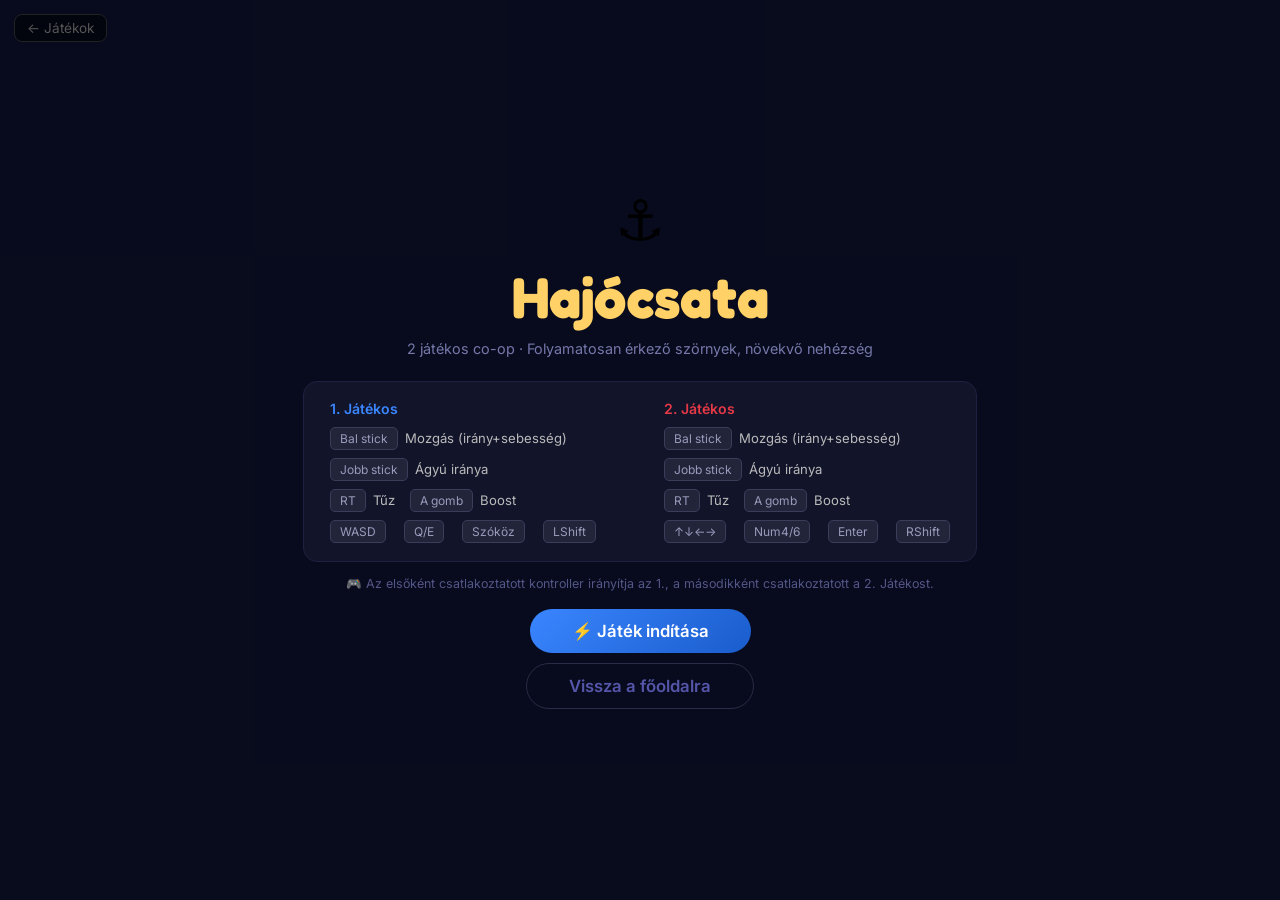
==== commit d85de9bc: "Refactor game difficulty and round mechanics" ====
--- a/games/battleships/index.html
+++ b/games/battleships/index.html
@@ -19,9 +19,10 @@
     .bigicon { font-size: 3.5rem; line-height: 1; margin-bottom: 14px; }
     .gtitle { font-family: 'Fredoka', sans-serif; font-size: clamp(2.4rem,5vw,3.6rem); font-weight: 700; color: #ffd166; }
     .sub { color: #7777aa; margin-top: 8px; font-size: 0.9rem; text-align: center; }
+    .hint { color: #555588; font-size: 0.78rem; text-align: center; margin-top: 4px; }
     .ctrlbox {
       display: grid; grid-template-columns: 1fr 1fr; gap: 14px 48px;
-      margin: 24px 0; padding: 18px 26px; background: #12142a; border-radius: 14px; border: 1px solid #1e2040;
+      margin: 24px 0 10px; padding: 18px 26px; background: #12142a; border-radius: 14px; border: 1px solid #1e2040;
     }
     .pcol { display: flex; flex-direction: column; gap: 8px; }
     .plbl { font-weight: 600; font-size: 0.88rem; margin-bottom: 2px; }
@@ -29,7 +30,7 @@
     .key { display: inline-block; background: #22243a; border: 1px solid #3a3d5a; border-radius: 5px; padding: 3px 9px; font-size: 0.75rem; color: #9a9abb; white-space: nowrap; }
     .btn { padding: 12px 42px; border: none; border-radius: 999px; font-size: 1.05rem; font-weight: 600; cursor: pointer; font-family: 'Inter', sans-serif; transition: transform 0.1s; }
     .btn:active { transform: scale(0.96); }
-    .btn-blue  { background: linear-gradient(135deg,#3a86ff,#1a5ccc); color: #fff; }
+    .btn-blue  { background: linear-gradient(135deg,#3a86ff,#1a5ccc); color: #fff; margin-top: 18px; }
     .btn-ghost { background: transparent; color: #5555aa; border: 1px solid #2a2c45; margin-top: 10px; }
     .btn-ghost:hover { color: #8888cc; }
     #backLink { position: fixed; top: 14px; left: 14px; z-index: 30; color: #555; text-decoration: none; font-size: 0.85rem; padding: 5px 12px; border: 1px solid #222; border-radius: 8px; background: rgba(0,0,0,0.5); }
@@ -38,6 +39,7 @@
     /* ── CARD PICK ── */
     #cardScreen { background: rgba(6,8,22,0.97); flex-direction: column; }
     .card-hdr { text-align: center; }
+    .card-hdr-round { color: #ffd166; font-weight: 600; font-size: 0.82rem; letter-spacing: 0.6px; text-transform: uppercase; margin-bottom: 8px; }
     .card-hdr .gtitle { font-size: 1.9rem; color: #fff; }
     .card-hdr-sub { color: #6666aa; font-size: 0.85rem; margin-top: 6px; }
     .cards-row { display: flex; gap: 18px; margin: 26px 0 18px; flex-wrap: wrap; justify-content: center; }
@@ -80,7 +82,7 @@
 <div class="overlay" id="startScreen">
   <div class="bigicon">⚓</div>
   <div class="gtitle">Hajócsata</div>
-  <div class="sub">2 játékos co-op · Hullám-alapú szörnyek · Rounds-stílusú fejlesztések</div>
+  <div class="sub">2 játékos co-op · Folyamatosan érkező szörnyek, növekvő nehézség</div>
   <div class="ctrlbox">
     <div class="pcol">
       <div class="plbl" style="color:#3a86ff">1. Játékos</div>
@@ -97,6 +99,7 @@
       <div class="crow" style="color:#555"><span class="key">↑↓←→</span>&nbsp;<span class="key">Num4/6</span>&nbsp;<span class="key">Enter</span>&nbsp;<span class="key">RShift</span></div>
     </div>
   </div>
+  <div class="hint">🎮 Az elsőként csatlakoztatott kontroller irányítja az 1., a másodikként csatlakoztatott a 2. Játékost.</div>
   <button class="btn btn-blue" id="startBtn">⚡ Játék indítása</button>
   <button class="btn btn-ghost" onclick="location.href='../../index.html'">Vissza a főoldalra</button>
 </div>
@@ -104,7 +107,8 @@
 <!-- ══ CARD PICK ══ -->
 <div class="overlay hidden" id="cardScreen">
   <div class="card-hdr">
-    <div class="gtitle"><span id="cardPlayerLabel"></span> meghalt!</div>
+    <div class="card-hdr-round" id="cardRoundLabel"></div>
+    <div class="gtitle"><span id="cardPlayerLabel"></span> elsüllyedt!</div>
     <div class="card-hdr-sub">Válassz egy fejlesztést – csak erre a játékosra érvényes</div>
   </div>
   <div class="cards-row" id="cardsRow"></div>
@@ -151,7 +155,8 @@
  *      w: 22, h: 22,        ← méret px (drawImage esetén ez a kép mérete)
  *      speed: 90,           ← mozgási sebesség px/s
  *      hp: 50,              ← életerő
- *      dmg: 12,             ← sebe a hajónak ütközésnél
+ *      dmg: 12,             ← sebe a hajónak ütközésnél (a nehézségi
+ *                              szorzó ÉRINTI – lásd lentebb)
  *      color: '#AA2222',    ← tartalék szín (ha nincs kép)
  *      // imgSrc: 'assets/enemy_myType.png',
  *    }
@@ -162,8 +167,20 @@
  *  Kép használata drawEnemy()-ben: cseréld ki a "╔══ ELLENSÉG KÉPCSERE" blokkot:
  *    ctx.drawImage(ENEMY_IMGS[e.cfg.id], -e.cfg.w/2, -e.cfg.h/2, e.cfg.w, e.cfg.h);
  *
- *  ÚJ HULLÁM HOZZÁADÁSA – WAVE_DEFS tömb
- *    [['basic',10], ['fast',3], ['tank',1]]  ← [típusNév, darab] párok
+ *  Új típus felvétele a spawn-poolba: ENEMY_UNLOCK_BY_TIER tömb,
+ *  lásd a "NEHÉZSÉGI BEÁLLÍTÁSOK" szekciót.
+ * ═══════════════════════════════════════════════════════════════════
+ *
+ *  NEHÉZSÉG TESTRESZABÁSA
+ * ═══════════════════════════════════════════════════════════════════
+ *  Lásd a "NEHÉZSÉGI BEÁLLÍTÁSOK" konstansblokkot a kód elején. Itt
+ *  állítható: mennyi időnként (mp) nő egy szintet a nehézség, mennyivel
+ *  nő az egyidejű ellenségszám / spawn gyakoriság / ellenség sebzés,
+ *  és hogy melyik ellenségtípus mikor "oldódik fel".
+ *
+ *  FONTOS: a "X. Kör" számláló (ami akkor nő, amikor egy hajó elsüllyed)
+ *  CSAK egy vizuális jelző – nem befolyásolja a nehézséget. A nehézség
+ *  kizárólag az eltelt játékidőtől (gt) függ.
  * ═══════════════════════════════════════════════════════════════════ */
 
 // ─── CANVAS ───────────────────────────────────────────────────────
@@ -200,6 +217,38 @@
 const MIN_ZOOM  = 0.32;
 const MAX_ZOOM  = 1.9;
 const SPAWN_R   = 650;  // ellenség spawn távolsága a középtől
+
+// ─── NEHÉZSÉGI BEÁLLÍTÁSOK ────────────────────────────────────────
+// Testreszabáshoz: csak ezeket az értékeket kell módosítani!
+// A nehézség FOLYAMATOSAN nő a játékidővel. A "Kör" számláló (hajó
+// elsüllyedéskor nő) ettől teljesen FÜGGETLEN, csak vizuális jelző.
+const DIFFICULTY_TICK      = 10;    // mp – ennyi időnként lép a nehézség egy szintet
+const MAX_ENEMIES_BASE     = 6;     // egyidejűleg a vízen lévő ellenségek alap száma
+const MAX_ENEMIES_PER_TICK = 1;     // ennyivel nő a max ellenségszám szintenként
+const SPAWN_IVAL_BASE      = 1.15;  // alap idő két spawn között (mp)
+const SPAWN_IVAL_MIN       = 0.30;  // leggyorsabb lehetséges spawn időköz (mp)
+const SPAWN_IVAL_DECAY     = 0.07;  // ennyivel csökken a spawn időköz szintenként
+const ENEMY_DMG_MULT_STEP  = 0.10;  // +10% ellenség sebzés szintenként
+
+// Mely ellenségtípusok jöhetnek elő az adott nehézségi szinttől kezdve
+// (a korábban feloldott típusok is megmaradnak a pool-ban)
+const ENEMY_UNLOCK_BY_TIER = [
+  { tier:0, type:'basic' },
+  { tier:1, type:'fast'  },
+  { tier:3, type:'tank'  },
+];
+function getEnemyPool(tier) {
+  return ENEMY_UNLOCK_BY_TIER.filter(u=>u.tier<=tier).map(u=>u.type);
+}
+function getDifficulty(t) {
+  const tier = Math.floor(t / DIFFICULTY_TICK);
+  return {
+    tier,
+    maxEnemies: MAX_ENEMIES_BASE + tier*MAX_ENEMIES_PER_TICK,
+    spawnIval:  Math.max(SPAWN_IVAL_MIN, SPAWN_IVAL_BASE - tier*SPAWN_IVAL_DECAY),
+    dmgMult:    1 + tier*ENEMY_DMG_MULT_STEP,
+  };
+}
 
 // ─── SZIGETEK ─────────────────────────────────────────────────────
 const ISLANDS = [
@@ -219,6 +268,30 @@
   {x:1200,y:1200, rx:23, ry:18},
 ];
 
+// ─── VÍZ DÍSZÍTŐ HULLÁMFOLTOK (statikus, csak vizuális) ────────────
+function isOnIsland(x,y,pad) {
+  for (const isl of ISLANDS) {
+    const ex=isl.rx+pad, ey=isl.ry+pad;
+    if (((x-isl.x)/ex)**2 + ((y-isl.y)/ey)**2 < 1) return true;
+  }
+  return false;
+}
+function genWaveSpots(n) {
+  const arr=[]; let tries=0;
+  while (arr.length<n && tries<n*25) {
+    tries++;
+    const seed = arr.length*37.13 + tries*7.91;
+    const rx = Math.abs(Math.sin(seed*12.9898)*43758.5453)%1;
+    const ry = Math.abs(Math.sin(seed*78.233) *43758.5453)%1;
+    const x = WM+60 + rx*(WW-2*WM-120);
+    const y = WM+60 + ry*(WH-2*WM-120);
+    if (isOnIsland(x,y,40)) continue;
+    arr.push({ x, y, phase: arr.length*0.83, scale: 0.7+((arr.length*0.37)%1)*0.9 });
+  }
+  return arr;
+}
+const WAVE_SPOTS = genWaveSpots(60);
+
 // ─── ELLENSÉG TÍPUSOK ─────────────────────────────────────────────
 // Testreszabáshoz lásd a fejléc ELLENSÉG TESTRESZABÁSA szekcióját!
 const ENEMY_CONFIGS = {
@@ -226,21 +299,6 @@
   fast:  { id:'fast',  w:16, h:16, speed:145, hp:22,  dmg:7,  color:'#CC6000' },
   tank:  { id:'tank',  w:34, h:34, speed:42,  hp:110, dmg:20, color:'#404090' },
 };
-
-// ─── HULLÁMDEFINÍCIÓK ─────────────────────────────────────────────
-// [típusNév, darab] párok tömbje per hullám
-const WAVE_DEFS = [
-  [['basic',5]],
-  [['basic',8]],
-  [['basic',8],  ['fast',3]],
-  [['basic',10], ['fast',4]],
-  [['basic',10], ['fast',4],  ['tank',1]],
-  [['basic',12], ['fast',5],  ['tank',2]],
-];
-function getWaveDef(n) {
-  if (n <= WAVE_DEFS.length) return WAVE_DEFS[n-1];
-  return [['basic',8+n*2], ['fast',Math.floor(n*1.5)], ['tank',Math.floor(n*0.6)]];
-}
 
 // ─── FEJLESZTÉS KÁRTYÁK ───────────────────────────────────────────
 // Testreszabáshoz: adj hozzá új elemeket ehhez a tömbhöz!
@@ -268,8 +326,8 @@
 // ─── ÁLLAPOT ──────────────────────────────────────────────────────
 let gt=0, state='MENU'; // 'MENU' | 'PLAYING' | 'CARD' | 'GAME_OVER'
 let ships=[], bullets=[], enemies=[];
-let waveNum=0, spawnQueue=[], spawnTimer=0, totalInWave=0;
-let waveBanner=null; // { text, timer }
+let roundNum=1, spawnTimer=0;
+let diff=getDifficulty(0);
 let cardPick=null;   // { playerIdx, cards }
 let cardFocused=0, cardNavCd=0;
 const cam = { x:WW/2, y:WH/2, zoom:1 };
@@ -308,12 +366,35 @@
 });
 addEventListener('keyup', e=>keys.delete(e.code));
 
+// ─── KONTROLLER HOZZÁRENDELÉS ─────────────────────────────────────
+// Az elsőként csatlakoztatott kontroller irányítja az 1. Játékost,
+// a másodikként csatlakoztatott a 2. Játékost – függetlenül attól,
+// hogy a böngésző milyen nyers indexet ad nekik.
+let gamepadOrder = [];
+function refreshGamepadOrder() {
+  const pads = navigator.getGamepads?.() ?? [];
+  for (const p of pads) {
+    if (p && !gamepadOrder.includes(p.index)) gamepadOrder.push(p.index);
+  }
+}
+addEventListener('gamepadconnected', e=>{
+  if (!gamepadOrder.includes(e.gamepad.index)) gamepadOrder.push(e.gamepad.index);
+});
+addEventListener('gamepaddisconnected', e=>{
+  gamepadOrder = gamepadOrder.filter(i=>i!==e.gamepad.index);
+});
+function getPad(idx) {
+  const padIdx = gamepadOrder[idx];
+  if (padIdx == null) return undefined;
+  return (navigator.getGamepads?.() ?? [])[padIdx];
+}
+
 const kbCannon=[PCFG[0].angle, PCFG[1].angle];
 const DZ=0.13, dz=v=>Math.abs(v)<DZ?0:v;
 
 function readInput(idx,dt) {
   let lx=0,ly=0,rx=0,ry=0,fire=false,boost=false,hasStick=false;
-  const pad=(navigator.getGamepads?.()??[])[idx];
+  const pad=getPad(idx);
   if (pad?.connected) {
     lx=dz(pad.axes[0]??0); ly=dz(pad.axes[1]??0);
     const prx=dz(pad.axes[2]??0),pry=dz(pad.axes[3]??0);
@@ -420,7 +501,7 @@
   e.x=Math.max(WM+er,Math.min(WW-WM-er,e.x));
   e.y=Math.max(WM+er,Math.min(WH-WM-er,e.y));
 
-  // Hajó ütközés
+  // Hajó ütközés – sebzés a NEHÉZSÉGI SZORZÓVAL (diff.dmgMult)
   for(const s of aliveShips){
     const dx=s.x-e.x,dy=s.y-e.y;
     const cr=SHIP_R+(e.cfg.w+e.cfg.h)/4;
@@ -429,7 +510,7 @@
       e.vx=-(dx/len)*180; e.vy=-(dy/len)*180;
       e.stunTime=0.35;
       e.x=s.x-(dx/len)*cr*1.05; e.y=s.y-(dy/len)*cr*1.05;
-      if(s.hitCd<=0){s.hp=Math.max(0,s.hp-e.cfg.dmg);s.hitFlash=1;s.hitCd=HIT_CD;}
+      if(s.hitCd<=0){s.hp=Math.max(0,s.hp-e.cfg.dmg*diff.dmgMult);s.hitFlash=1;s.hitCd=HIT_CD;}
     }
   }
 }
@@ -437,16 +518,16 @@
 // ─── FŐ UPDATE ────────────────────────────────────────────────────
 function update(dt) {
   gt+=dt;
-
-  // Hullám banner visszaszámlálás
-  if(waveBanner){waveBanner.timer-=dt;if(waveBanner.timer<=0)waveBanner=null;}
-
-  // Ellenség spawn
+  diff=getDifficulty(gt);
+
+  // Ellenség spawn – folyamatos; a nehézség a játékidővel nő (lásd getDifficulty)
   spawnTimer-=dt;
-  if(spawnTimer<=0&&spawnQueue.length>0){
+  if(spawnTimer<=0 && enemies.length<diff.maxEnemies){
+    const pool=getEnemyPool(diff.tier);
+    const type=pool[Math.floor(Math.random()*pool.length)];
     const cx=(ships[0].x+ships[1].x)/2, cy=(ships[0].y+ships[1].y)/2;
-    enemies.push(mkEnemy(spawnQueue.shift(),cx,cy));
-    spawnTimer=0.45+Math.random()*0.3;
+    enemies.push(mkEnemy(type,cx,cy));
+    spawnTimer=diff.spawnIval;
   }
 
   // Hajók
@@ -501,6 +582,7 @@
     // Halál ellenőrzés
     if(s.hp<=0&&s.alive){
       s.alive=false;
+      roundNum++; // csak vizuális jelző – a nehézséget NEM érinti
       // Ha mindkettő halott: game over
       if(!ships.some(sh=>sh.alive)){triggerGameOver();return;}
       // Különben: kártyaválasztás
@@ -530,12 +612,6 @@
     }
     if(rm)bullets.splice(i,1);
   }
-
-  // Hullám befejezve?
-  if(enemies.length===0&&spawnQueue.length===0&&state==='PLAYING'){
-    setTimeout(()=>{ if(state==='PLAYING'||state==='_WAVE_WAIT')startWave(waveNum+1); },1500);
-    state='_WAVE_WAIT'; // prevent double trigger
-  }
 }
 
 // ─── RAJZ SEGÉDFÜGGVÉNYEK ─────────────────────────────────────────
@@ -564,10 +640,29 @@
   for(let x=sx;x<=ex;x+=STEP){
     for(let y=sy;y<=ey;y+=STEP){
       const ph=Math.sin(x*0.0055+t)+Math.cos(y*0.0045+t*0.75);
-      const r=18+ph*4,a=Math.min(0.09,Math.max(0,0.036+ph*0.013));
-      ctx.strokeStyle=`rgba(110,190,255,${a})`;
+      const r=18+ph*4, a=Math.min(0.13,Math.max(0,0.05+ph*0.018));
+      ctx.strokeStyle=`rgba(165,218,255,${a})`;
       ctx.beginPath();ctx.arc(x,y,r,0,Math.PI*2);ctx.stroke();
     }
+  }
+}
+
+// ─── VÍZ DÍSZÍTŐ HULLÁMFOLTOK ─────────────────────────────────────
+function drawWaveSpots() {
+  const W=canvas.width,H=canvas.height;
+  const hw=W/(2*cam.zoom)+60, hh=H/(2*cam.zoom)+60;
+  for(const sp of WAVE_SPOTS){
+    if(Math.abs(sp.x-cam.x)>hw||Math.abs(sp.y-cam.y)>hh)continue;
+    const t=gt*0.7+sp.phase;
+    const bob=Math.sin(t)*3;
+    const a=Math.max(0,0.13+0.07*Math.sin(t*0.6));
+    const w=20*sp.scale;
+    ctx.strokeStyle=`rgba(255,255,255,${a})`;
+    ctx.lineWidth=1.6;
+    ctx.beginPath();
+    ctx.moveTo(sp.x-w, sp.y+bob);
+    ctx.quadraticCurveTo(sp.x, sp.y-7*sp.scale+bob, sp.x+w, sp.y+bob);
+    ctx.stroke();
   }
 }
 
@@ -741,47 +836,30 @@
     ctx.fillText(icons.slice(0,6).join(' '), idx===0?bx:bx+BW, hy+BH+16);
   }
 
-  // Lézerzöld jelölő nyíl a hajóra
+  // Szaggatott jelölő nyíl a hajóra
   ctx.strokeStyle=s.color+'88'; ctx.lineWidth=1;
   ctx.setLineDash([4,4]);
   ctx.beginPath(); ctx.moveTo(sx,sy-SHIP_H/2*cam.zoom-4); ctx.lineTo(sx,sy-SHIP_H/2*cam.zoom-18);
   ctx.stroke(); ctx.setLineDash([]);
 }
 
-function drawWaveHud() {
+function drawRoundHud() {
   const W=canvas.width;
   ctx.fillStyle='rgba(255,255,255,0.7)';
   ctx.font='bold 15px Fredoka,system-ui';
   ctx.textAlign='center'; ctx.textBaseline='top';
-  ctx.fillText(`${waveNum}. hullám`, W/2, 12);
-
-  const left=enemies.length+spawnQueue.length;
+  ctx.fillText(`${roundNum}. kör`, W/2, 12);
+
   ctx.font='12px system-ui';
-  ctx.fillStyle=`rgba(255,255,255,0.4)`;
-  ctx.fillText(`${left} ellenség`, W/2, 34);
-}
-
-function drawWaveBanner() {
-  if(!waveBanner||waveBanner.timer<=0)return;
-  const W=canvas.width,H=canvas.height;
-  const t=waveBanner.timer, max=waveBanner.maxTimer;
-  const alpha=Math.min(1,t*3)*Math.min(1,(t/max)*5);
-  ctx.globalAlpha=Math.max(0,alpha);
-  ctx.font='bold 52px Fredoka,system-ui';
-  ctx.fillStyle='#ffd166';
-  ctx.textAlign='center'; ctx.textBaseline='middle';
-  ctx.fillText(waveBanner.text, W/2, H/2-55);
-  ctx.font='18px Inter,system-ui';
-  ctx.fillStyle='rgba(255,255,255,0.65)';
-  ctx.fillText('Készülj!', W/2, H/2-5);
-  ctx.globalAlpha=1;
+  ctx.fillStyle='rgba(255,255,255,0.4)';
+  ctx.fillText(`${enemies.length} ellenség a vízen · ${diff.tier+1}. nehézségi szint`, W/2, 34);
 }
 
 // ─── RENDER ───────────────────────────────────────────────────────
 function render() {
   const W=canvas.width,H=canvas.height;
-  // Víz alap
-  ctx.fillStyle='#0b2240'; ctx.fillRect(0,0,W,H);
+  // Víz alap (világosabb)
+  ctx.fillStyle='#12426f'; ctx.fillRect(0,0,W,H);
 
   // Kamera transform
   ctx.save();
@@ -790,6 +868,7 @@
   ctx.translate(-cam.x,-cam.y);
 
   drawWater();
+  drawWaveSpots();
   drawLand();
   for(const isl of ISLANDS) drawIsland(isl);
   for(const s of ships) drawWake(s);
@@ -801,8 +880,7 @@
 
   // HUD
   for(let i=0;i<2;i++) drawShipHud(ships[i],i);
-  drawWaveHud();
-  drawWaveBanner();
+  drawRoundHud();
 }
 
 // ─── KÁRTYA PICK ──────────────────────────────────────────────────
@@ -811,6 +889,7 @@
   cardPick={playerIdx,cards:pick4()};
   cardFocused=0; cardNavCd=0;
   const s=ships[playerIdx];
+  document.getElementById('cardRoundLabel').textContent=`${roundNum}. Kör`;
   const lbl=document.getElementById('cardPlayerLabel');
   lbl.textContent=s.name; lbl.style.color=s.color;
   const row=document.getElementById('cardsRow');
@@ -861,12 +940,12 @@
 function pollCardInput(dt) {
   cardNavCd=Math.max(0,cardNavCd-dt);
   const idx=cardPick?.playerIdx??0;
-  const pad=(navigator.getGamepads?.()??[])[idx];
+  const pad=getPad(idx);
   const lx=pad?.axes[0]??0;
   const dl=pad?.buttons[14]?.pressed??false;
   const dr=pad?.buttons[15]?.pressed??false;
   const aBtn=pad?.buttons[0]?.pressed??false;
-  // Keyboard (mindkét játékos)
+  // Billentyűzet (mindkét játékos)
   const kl=keys.has('ArrowLeft')||keys.has('KeyA')||keys.has('Numpad4');
   const kr=keys.has('ArrowRight')||keys.has('KeyD')||keys.has('Numpad6');
   const kc=keys.has('Enter')||keys.has('Space')||keys.has('Numpad0');
@@ -881,35 +960,22 @@
   }
 }
 
-// ─── HULLÁM KEZELÉS ───────────────────────────────────────────────
-function startWave(n) {
-  waveNum=n; state='PLAYING';
-  enemies=[]; bullets=[];
-  const def=getWaveDef(n);
-  spawnQueue=[];
-  for(const[type,count]of def) for(let i=0;i<count;i++) spawnQueue.push(type);
-  spawnQueue.sort(()=>Math.random()-0.5);
-  totalInWave=spawnQueue.length;
-  spawnTimer=1.2;
-  const maxTimer=2.2;
-  waveBanner={text:`${n}. Hullám`,timer:maxTimer,maxTimer};
-}
-
 // ─── GAME OVER ────────────────────────────────────────────────────
 function triggerGameOver() {
   state='GAME_OVER';
-  document.getElementById('goSub').textContent=`${waveNum}. hullámig jutottatok el.`;
+  const mins=Math.floor(gt/60), secs=Math.floor(gt%60).toString().padStart(2,'0');
+  document.getElementById('goSub').textContent=`${roundNum}. körig jutottatok, ${mins}:${secs} alatt.`;
   document.getElementById('goScreen').classList.remove('hidden');
 }
 
 // ─── GAME LOOP ────────────────────────────────────────────────────
 function loop(ts) {
-  if(rafId===null)return; // stopped
+  if(rafId===null)return;
   if(prevTs===null)prevTs=ts;
   const dt=Math.min((ts-prevTs)/1000,0.05);
   prevTs=ts;
 
-  if(state==='PLAYING'||state==='_WAVE_WAIT') {
+  if(state==='PLAYING') {
     update(dt);
     updateCamera(dt);
   } else if(state==='CARD') {
@@ -926,18 +992,20 @@
   ships=PCFG.map(c=>mkShip(c));
   ships.forEach(s=>s.wake=[]);
   bullets=[]; enemies=[];
-  gt=0; prevTs=null; waveNum=0;
-  spawnQueue=[]; cam.x=WW/2; cam.y=WH/2; cam.zoom=1.0;
+  gt=0; prevTs=null; roundNum=1;
+  spawnTimer=0; diff=getDifficulty(0);
+  cam.x=WW/2; cam.y=WH/2; cam.zoom=1.0;
   kbCannon[0]=PCFG[0].angle; kbCannon[1]=PCFG[1].angle;
 }
 
 function startGame() {
   if(rafId)cancelAnimationFrame(rafId);
+  refreshGamepadOrder();
   initGame();
+  state='PLAYING';
   document.getElementById('startScreen').classList.add('hidden');
   document.getElementById('goScreen').classList.add('hidden');
   document.getElementById('cardScreen').classList.add('hidden');
-  startWave(1);
   rafId=requestAnimationFrame(loop);
 }
 
